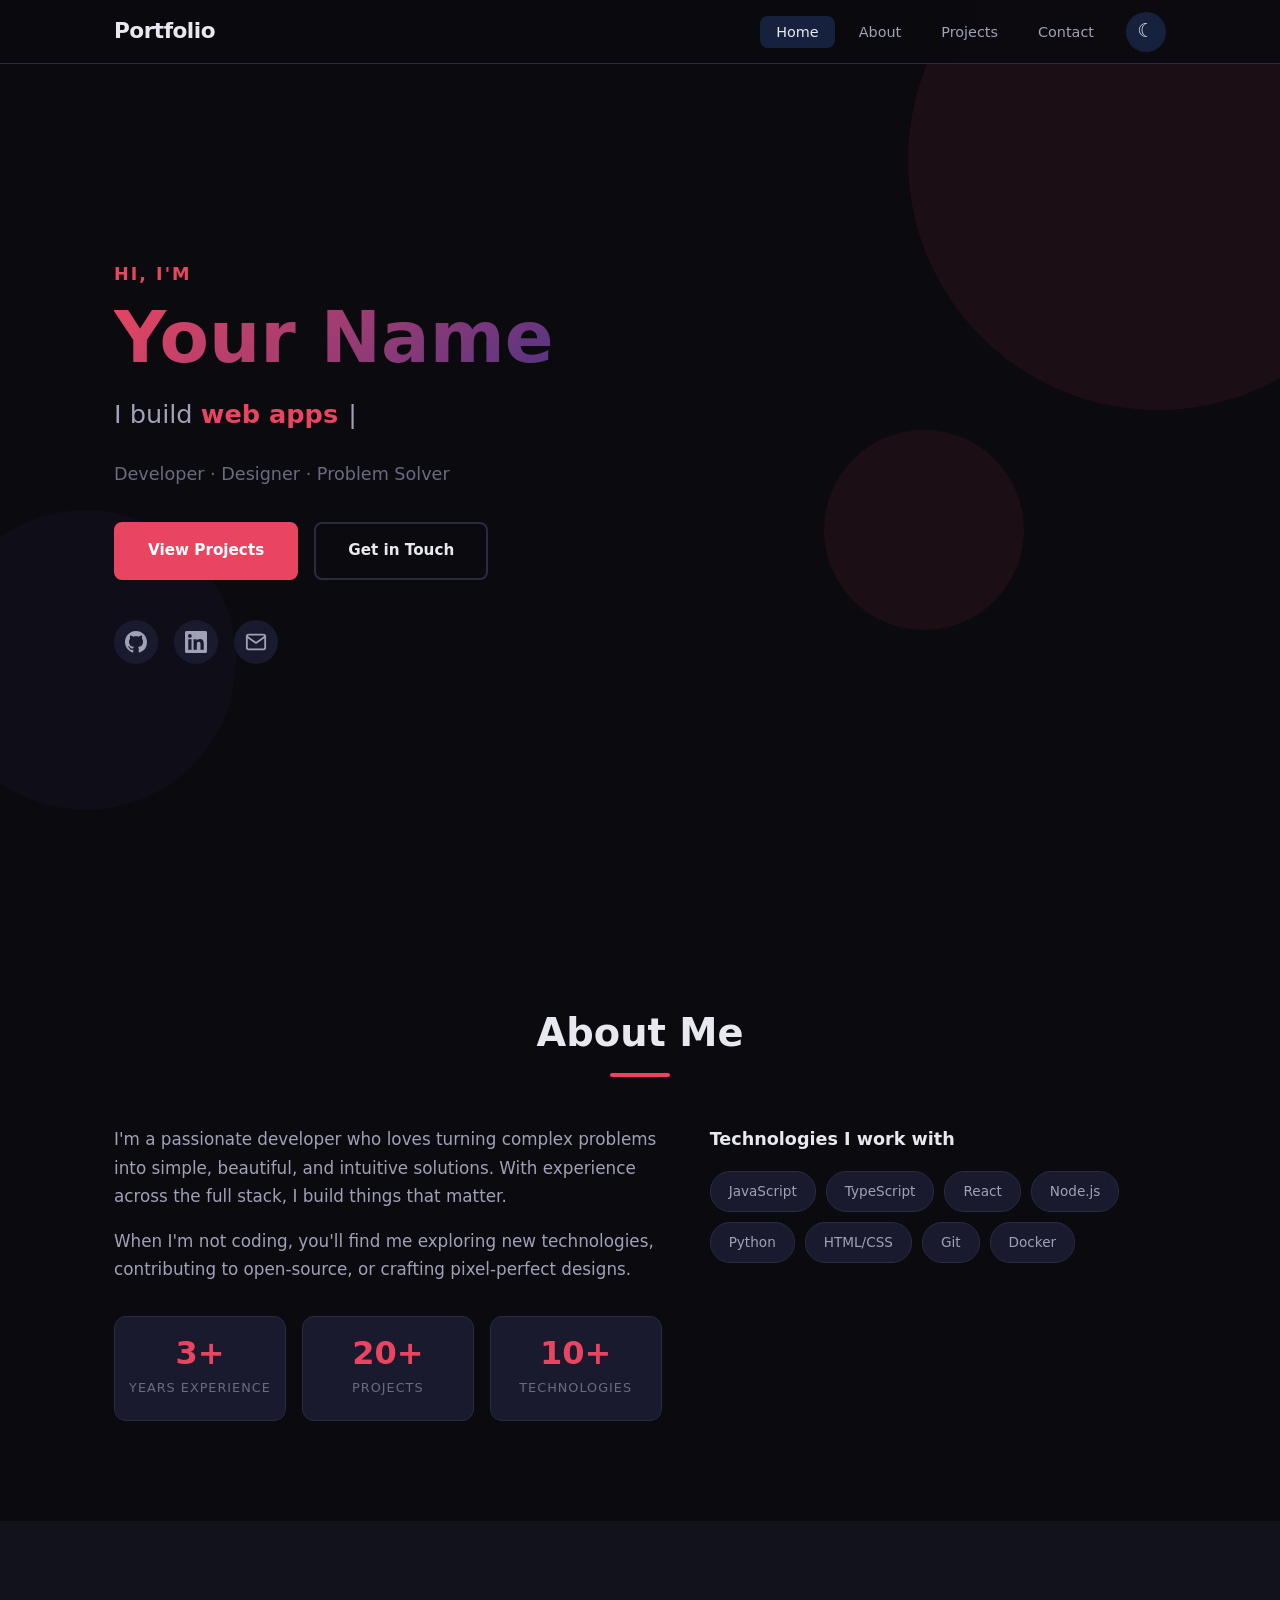
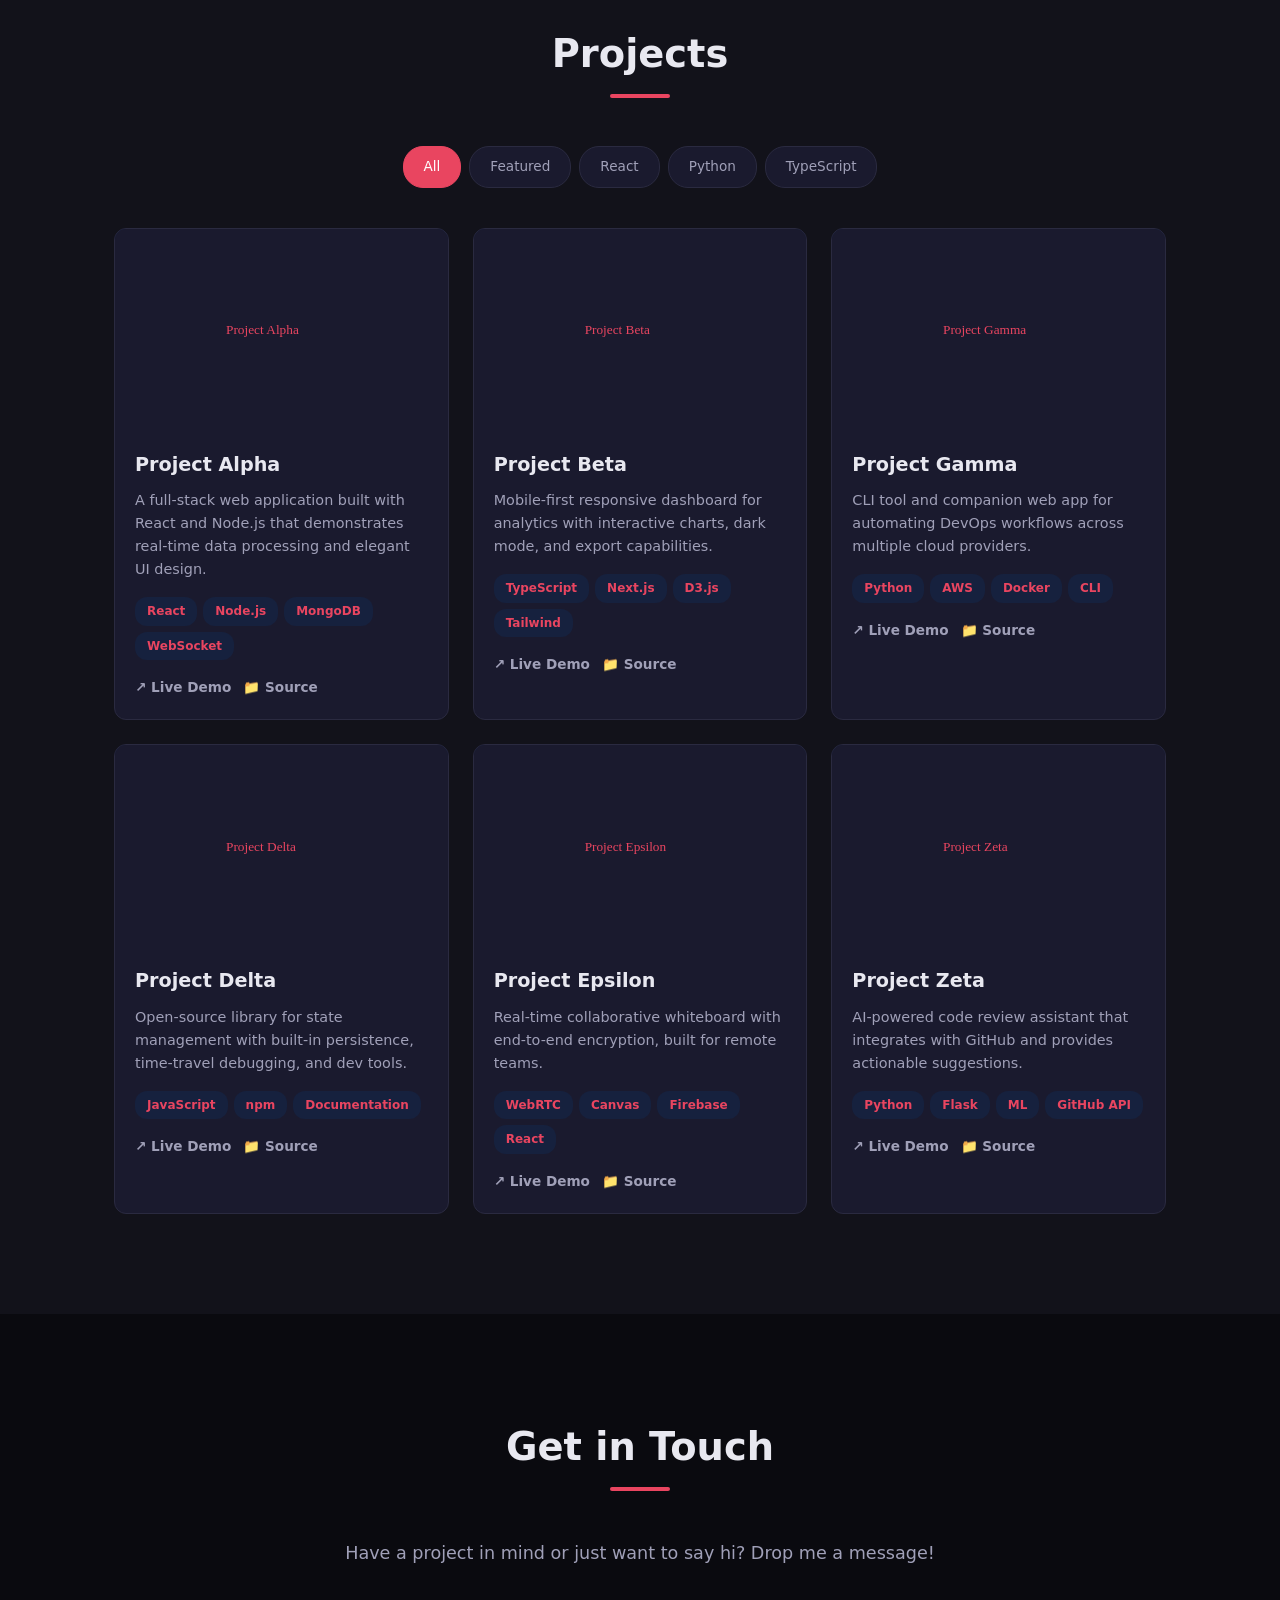
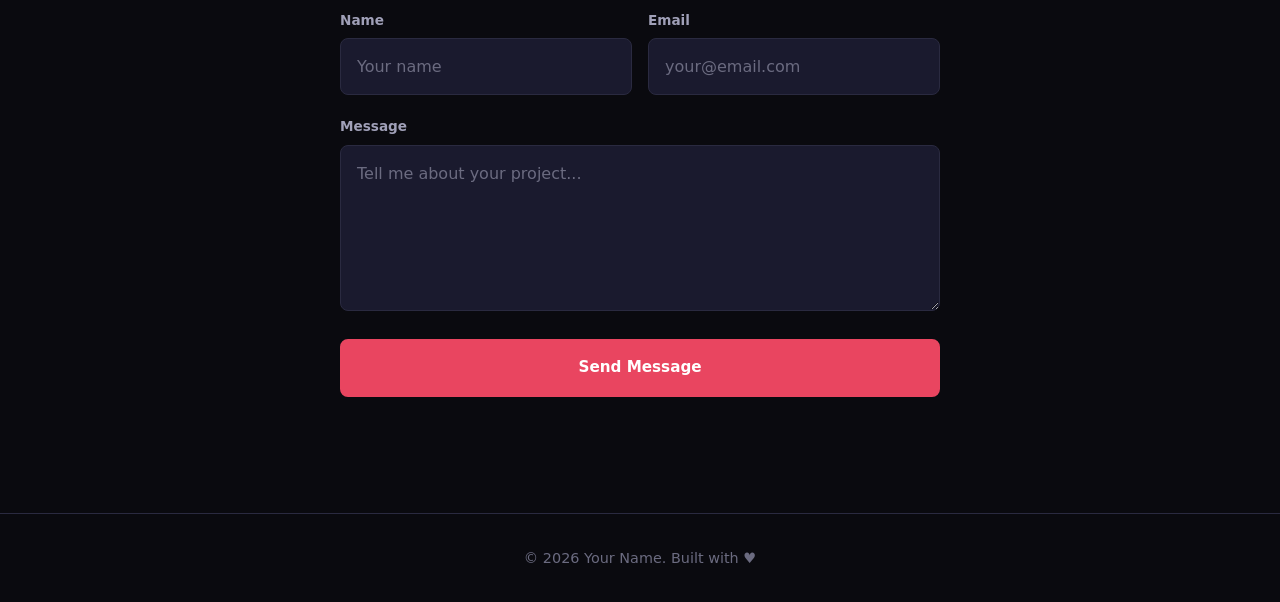
==== index.html @ d42f4b4a "Initial commit — portfolio site" ====
<!DOCTYPE html>
<html lang="en" data-theme="dark">
<head>
  <meta charset="UTF-8" />
  <meta name="viewport" content="width=device-width, initial-scale=1.0" />
  <meta name="description" content="Portfolio — Projects, skills, and experience." />
  <meta name="theme-color" content="#0a0a0f" />
  <title>Portfolio</title>
  <link rel="stylesheet" href="assets/css/style.css" />
  <link rel="icon" type="image/svg+xml" href="data:image/svg+xml,<svg xmlns='http://www.w3.org/2000/svg' viewBox='0 0 32 32'><text y='28' font-size='28'>&#128187;</text></svg>" />
</head>
<body>

  <!-- Navbar -->
  <header class="navbar" role="banner">
    <div class="container nav-container">
      <a href="#" class="logo">Portfolio</a>
      <button class="hamburger" aria-label="Toggle navigation" aria-expanded="false">
        <span></span><span></span><span></span>
      </button>
      <nav role="navigation" aria-label="Main navigation">
        <ul class="nav-links">
          <li><a href="#hero" class="nav-link active">Home</a></li>
          <li><a href="#about" class="nav-link">About</a></li>
          <li><a href="#projects" class="nav-link">Projects</a></li>
          <li><a href="#contact" class="nav-link">Contact</a></li>
          <li>
            <button id="themeToggle" class="theme-toggle" aria-label="Toggle theme">
              <span class="icon-light">&#9728;</span>
              <span class="icon-dark">&#9790;</span>
            </button>
          </li>
        </ul>
      </nav>
    </div>
  </header>

  <main>

    <!-- Hero -->
    <section id="hero" class="hero">
      <div class="container">
        <div class="hero-content">
          <p class="hero-greeting">Hi, I'm</p>
          <h1 class="hero-name">
            <span class="gradient-text">Your Name</span>
          </h1>
          <div class="hero-typing-wrapper">
            <span class="typing-prefix">I build </span>
            <span id="typing" class="typing"></span>
            <span class="cursor">|</span>
          </div>
          <p class="hero-subtitle">
            Developer &middot; Designer &middot; Problem Solver
          </p>
          <div class="hero-actions">
            <a href="#projects" class="btn btn-primary">View Projects</a>
            <a href="#contact" class="btn btn-outline">Get in Touch</a>
          </div>
          <div class="hero-socials">
            <a href="https://github.com/username" target="_blank" rel="noopener" aria-label="GitHub">
              <svg width="22" height="22" viewBox="0 0 24 24" fill="currentColor"><path d="M12 0C5.37 0 0 5.37 0 12c0 5.31 3.435 9.795 8.205 11.385.6.105.825-.255.825-.57 0-.285-.015-1.23-.015-2.235-3.015.555-3.795-.735-4.035-1.41-.135-.345-.72-1.41-1.23-1.695-.42-.225-1.02-.78-.015-.795.945-.015 1.62.87 1.845 1.23 1.08 1.815 2.805 1.305 3.495.99.105-.78.42-1.305.765-1.605-2.67-.3-5.46-1.335-5.46-5.925 0-1.305.465-2.385 1.23-3.225-.12-.3-.54-1.53.12-3.18 0 0 1.005-.315 3.3 1.23.96-.27 1.98-.405 3-.405s2.04.135 3 .405c2.295-1.56 3.3-1.23 3.3-1.23.66 1.65.24 2.88.12 3.18.765.84 1.23 1.905 1.23 3.225 0 4.605-2.805 5.625-5.475 5.925.435.375.81 1.095.81 2.22 0 1.605-.015 2.895-.015 3.3 0 .315.225.69.825.57A12.02 12.02 0 0024 12c0-6.63-5.37-12-12-12z"/></svg>
            </a>
            <a href="https://linkedin.com/in/username" target="_blank" rel="noopener" aria-label="LinkedIn">
              <svg width="22" height="22" viewBox="0 0 24 24" fill="currentColor"><path d="M20.447 20.452h-3.554v-5.569c0-1.328-.027-3.037-1.852-3.037-1.853 0-2.136 1.445-2.136 2.939v5.667H9.351V9h3.414v1.561h.046c.477-.9 1.637-1.85 3.37-1.85 3.601 0 4.267 2.37 4.267 5.455v6.286zM5.337 7.433a2.062 2.062 0 01-2.063-2.065 2.064 2.064 0 112.063 2.065zm1.782 13.019H3.555V9h3.564v11.452zM22.225 0H1.771C.792 0 0 .774 0 1.729v20.542C0 23.227.792 24 1.771 24h20.451C23.2 24 24 23.227 24 22.271V1.729C24 .774 23.2 0 22.222 0h.003z"/></svg>
            </a>
            <a href="mailto:hello@example.com" aria-label="Email">
              <svg width="22" height="22" viewBox="0 0 24 24" fill="none" stroke="currentColor" stroke-width="2" stroke-linecap="round" stroke-linejoin="round"><path d="M4 4h16c1.1 0 2 .9 2 2v12c0 1.1-.9 2-2 2H4c-1.1 0-2-.9-2-2V6c0-1.1.9-2 2-2z"/><polyline points="22,6 12,13 2,6"/></svg>
            </a>
          </div>
        </div>
      </div>
      <div class="hero-bg-shapes">
        <div class="shape shape-1"></div>
        <div class="shape shape-2"></div>
        <div class="shape shape-3"></div>
      </div>
    </section>

    <!-- About -->
    <section id="about" class="section">
      <div class="container">
        <h2 class="section-title">About Me</h2>
        <div class="divider"></div>
        <div class="about-grid">
          <div class="about-text">
            <p>
              I'm a passionate developer who loves turning complex problems into simple, beautiful, and intuitive solutions. With experience across the full stack, I build things that matter.
            </p>
            <p>
              When I'm not coding, you'll find me exploring new technologies, contributing to open-source, or crafting pixel-perfect designs.
            </p>
            <div class="about-stats">
              <div class="stat">
                <span class="stat-number" data-count="3">0</span>
                <span class="stat-label">Years Experience</span>
              </div>
              <div class="stat">
                <span class="stat-number" data-count="20">0</span>
                <span class="stat-label">Projects</span>
              </div>
              <div class="stat">
                <span class="stat-number" data-count="10">0</span>
                <span class="stat-label">Technologies</span>
              </div>
            </div>
          </div>
          <div class="about-skills">
            <h3>Technologies I work with</h3>
            <div class="skills-grid">
              <span class="skill-badge">JavaScript</span>
              <span class="skill-badge">TypeScript</span>
              <span class="skill-badge">React</span>
              <span class="skill-badge">Node.js</span>
              <span class="skill-badge">Python</span>
              <span class="skill-badge">HTML/CSS</span>
              <span class="skill-badge">Git</span>
              <span class="skill-badge">Docker</span>
            </div>
          </div>
        </div>
      </div>
    </section>

    <!-- Projects -->
    <section id="projects" class="section section-alt">
      <div class="container">
        <h2 class="section-title">Projects</h2>
        <div class="divider"></div>
        <div class="project-filters">
          <button class="filter-btn active" data-filter="all">All</button>
          <button class="filter-btn" data-filter="featured">Featured</button>
          <button class="filter-btn" data-filter="React">React</button>
          <button class="filter-btn" data-filter="Python">Python</button>
          <button class="filter-btn" data-filter="TypeScript">TypeScript</button>
        </div>
        <div id="projectsGrid" class="projects-grid">
          <div class="project-placeholder">Loading projects...</div>
        </div>
      </div>
    </section>

    <!-- Contact -->
    <section id="contact" class="section">
      <div class="container">
        <h2 class="section-title">Get in Touch</h2>
        <div class="divider"></div>
        <p class="contact-intro">
          Have a project in mind or just want to say hi? Drop me a message!
        </p>
        <form id="contactForm" class="contact-form">
          <div class="form-row">
            <div class="form-group">
              <label for="name">Name</label>
              <input type="text" id="name" name="name" required placeholder="Your name" />
            </div>
            <div class="form-group">
              <label for="email">Email</label>
              <input type="email" id="email" name="email" required placeholder="your@email.com" />
            </div>
          </div>
          <div class="form-group">
            <label for="message">Message</label>
            <textarea id="message" name="message" rows="5" required placeholder="Tell me about your project..."></textarea>
          </div>
          <button type="submit" class="btn btn-primary btn-full">Send Message</button>
          <p id="formStatus" class="form-status" aria-live="polite"></p>
        </form>
      </div>
    </section>

  </main>

  <!-- Footer -->
  <footer class="footer">
    <div class="container">
      <p>&copy; <span id="year"></span> Your Name. Built with &hearts;</p>
    </div>
  </footer>

  <!-- Back to top -->
  <button id="backToTop" class="back-to-top" aria-label="Back to top">&#8593;</button>

  <script src="assets/js/main.js"></script>
</body>
</html>
---- assets/css/style.css ----
/* ============================================
   CSS Custom Properties (Theme)
   ============================================ */
:root {
  --font-sans: 'Segoe UI', system-ui, -apple-system, sans-serif;
  --font-mono: 'Cascadia Code', 'Fira Code', 'Consolas', monospace;

  --transition: 0.3s cubic-bezier(0.4, 0, 0.2, 1);
  --radius: 12px;
  --radius-sm: 8px;

  --max-width: 1100px;
  --nav-height: 64px;
}

[data-theme="dark"] {
  --bg-primary: #0a0a0f;
  --bg-secondary: #12121a;
  --bg-card: #1a1a2e;
  --bg-card-hover: #222240;
  --bg-elevated: #16213e;
  --text-primary: #e8e8f0;
  --text-secondary: #a0a0b8;
  --text-muted: #6b6b80;
  --accent: #e94560;
  --accent-hover: #ff5a75;
  --accent-glow: rgba(233, 69, 96, 0.3);
  --border: #2a2a40;
  --shadow: 0 4px 30px rgba(0, 0, 0, 0.4);
  --nav-bg: rgba(10, 10, 15, 0.85);
  --overlay: rgba(0, 0, 0, 0.6);
}

[data-theme="light"] {
  --bg-primary: #f8f9fc;
  --bg-secondary: #ffffff;
  --bg-card: #ffffff;
  --bg-card-hover: #f0f2f8;
  --bg-elevated: #eef0f6;
  --text-primary: #1a1a2e;
  --text-secondary: #555570;
  --text-muted: #8888a0;
  --accent: #e94560;
  --accent-hover: #d63850;
  --accent-glow: rgba(233, 69, 96, 0.15);
  --border: #dde0ea;
  --shadow: 0 4px 30px rgba(0, 0, 0, 0.08);
  --nav-bg: rgba(248, 249, 252, 0.9);
  --overlay: rgba(0, 0, 0, 0.3);
}

/* ============================================
   Reset & Base
   ============================================ */
*, *::before, *::after {
  margin: 0;
  padding: 0;
  box-sizing: border-box;
}

html {
  scroll-behavior: smooth;
  scroll-padding-top: var(--nav-height);
}

body {
  font-family: var(--font-sans);
  background: var(--bg-primary);
  color: var(--text-primary);
  line-height: 1.7;
  transition: background var(--transition), color var(--transition);
  -webkit-font-smoothing: antialiased;
}

a { color: var(--accent); text-decoration: none; transition: color var(--transition); }
a:hover { color: var(--accent-hover); }
img { max-width: 100%; display: block; }
ul { list-style: none; }
button { cursor: pointer; font: inherit; border: none; background: none; color: inherit; }
input, textarea { font: inherit; color: inherit; }

.container {
  width: 100%;
  max-width: var(--max-width);
  margin: 0 auto;
  padding: 0 24px;
}

/* ============================================
   Navbar
   ============================================ */
.navbar {
  position: fixed;
  top: 0; left: 0; right: 0;
  height: var(--nav-height);
  background: var(--nav-bg);
  backdrop-filter: blur(16px);
  -webkit-backdrop-filter: blur(16px);
  border-bottom: 1px solid var(--border);
  z-index: 1000;
  transition: background var(--transition), border-color var(--transition);
}

.nav-container {
  display: flex;
  align-items: center;
  justify-content: space-between;
  height: 100%;
}

.logo {
  font-size: 1.35rem;
  font-weight: 800;
  color: var(--text-primary);
  letter-spacing: -0.5px;
}

.logo:hover { color: var(--accent); }

.nav-links {
  display: flex;
  align-items: center;
  gap: 8px;
}

.nav-link {
  padding: 8px 16px;
  border-radius: var(--radius-sm);
  color: var(--text-secondary);
  font-size: 0.9rem;
  font-weight: 500;
  transition: all var(--transition);
  position: relative;
}

.nav-link:hover,
.nav-link.active {
  color: var(--text-primary);
  background: var(--bg-elevated);
}

.theme-toggle {
  display: flex;
  align-items: center;
  justify-content: center;
  width: 40px;
  height: 40px;
  border-radius: 50%;
  background: var(--bg-elevated);
  font-size: 1.2rem;
  transition: all var(--transition);
  margin-left: 8px;
}

.theme-toggle:hover {
  background: var(--bg-card);
  transform: rotate(15deg);
}

[data-theme="dark"] .icon-light,
[data-theme="light"] .icon-dark { display: none; }

.hamburger {
  display: none;
  flex-direction: column;
  gap: 5px;
  padding: 8px;
}

.hamburger span {
  display: block;
  width: 24px;
  height: 2px;
  background: var(--text-primary);
  border-radius: 2px;
  transition: all var(--transition);
}

.hamburger.active span:nth-child(1) { transform: rotate(45deg) translate(5px, 5px); }
.hamburger.active span:nth-child(2) { opacity: 0; }
.hamburger.active span:nth-child(3) { transform: rotate(-45deg) translate(5px, -5px); }

/* ============================================
   Hero
   ============================================ */
.hero {
  min-height: 100vh;
  display: flex;
  align-items: center;
  position: relative;
  overflow: hidden;
  padding: calc(var(--nav-height) + 40px) 0 80px;
}

.hero-content {
  position: relative;
  z-index: 2;
  max-width: 720px;
}

.hero-greeting {
  font-size: 1.1rem;
  color: var(--accent);
  font-weight: 600;
  margin-bottom: 8px;
  letter-spacing: 2px;
  text-transform: uppercase;
}

.hero-name {
  font-size: clamp(2.5rem, 6vw, 4.5rem);
  font-weight: 900;
  line-height: 1.1;
  margin-bottom: 16px;
}

.gradient-text {
  background: linear-gradient(135deg, var(--accent), #533483, var(--accent));
  background-size: 200% 200%;
  -webkit-background-clip: text;
  -webkit-text-fill-color: transparent;
  background-clip: text;
  animation: gradientShift 4s ease infinite;
}

@keyframes gradientShift {
  0%, 100% { background-position: 0% 50%; }
  50% { background-position: 100% 50%; }
}

.hero-typing-wrapper {
  font-size: clamp(1.2rem, 2.5vw, 1.6rem);
  color: var(--text-secondary);
  margin-bottom: 16px;
  min-height: 2em;
}

.typing { color: var(--accent); font-weight: 600; }
.cursor { animation: blink 0.7s infinite; margin-left: 2px; }
@keyframes blink { 0%, 50% { opacity: 1; } 51%, 100% { opacity: 0; } }

.hero-subtitle {
  font-size: 1.1rem;
  color: var(--text-muted);
  margin-bottom: 32px;
}

.hero-actions {
  display: flex;
  gap: 16px;
  flex-wrap: wrap;
  margin-bottom: 40px;
}

.hero-socials {
  display: flex;
  gap: 16px;
}

.hero-socials a {
  display: flex;
  align-items: center;
  justify-content: center;
  width: 44px;
  height: 44px;
  border-radius: 50%;
  background: var(--bg-card);
  color: var(--text-secondary);
  transition: all var(--transition);
}

.hero-socials a:hover {
  background: var(--accent);
  color: #fff;
  transform: translateY(-3px);
  box-shadow: 0 8px 24px var(--accent-glow);
}

/* Hero BG Shapes */
.hero-bg-shapes { position: absolute; inset: 0; pointer-events: none; overflow: hidden; }
.shape {
  position: absolute;
  border-radius: 50%;
  opacity: 0.08;
  animation: float 20s ease-in-out infinite;
}
.shape-1 { width: 500px; height: 500px; background: var(--accent); top: -10%; right: -10%; }
.shape-2 { width: 300px; height: 300px; background: #533483; bottom: 10%; left: -5%; animation-delay: -7s; }
.shape-3 { width: 200px; height: 200px; background: var(--accent); bottom: 30%; right: 20%; animation-delay: -14s; }

@keyframes float {
  0%, 100% { transform: translate(0, 0) scale(1); }
  33% { transform: translate(30px, -30px) scale(1.05); }
  66% { transform: translate(-20px, 20px) scale(0.95); }
}

/* ============================================
   Buttons
   ============================================ */
.btn {
  display: inline-flex;
  align-items: center;
  justify-content: center;
  padding: 14px 32px;
  border-radius: var(--radius-sm);
  font-size: 0.95rem;
  font-weight: 600;
  transition: all var(--transition);
  border: 2px solid transparent;
}

.btn-primary {
  background: var(--accent);
  color: #fff;
  border-color: var(--accent);
}

.btn-primary:hover {
  background: var(--accent-hover);
  border-color: var(--accent-hover);
  color: #fff;
  transform: translateY(-2px);
  box-shadow: 0 8px 24px var(--accent-glow);
}

.btn-outline {
  background: transparent;
  color: var(--text-primary);
  border-color: var(--border);
}

.btn-outline:hover {
  border-color: var(--accent);
  color: var(--accent);
  transform: translateY(-2px);
}

.btn-full { width: 100%; }

/* ============================================
   Sections
   ============================================ */
.section {
  padding: 100px 0;
  transition: background var(--transition);
}

.section-alt { background: var(--bg-secondary); }

.section-title {
  font-size: clamp(1.8rem, 3vw, 2.5rem);
  font-weight: 800;
  text-align: center;
  margin-bottom: 8px;
}

.divider {
  width: 60px;
  height: 4px;
  background: var(--accent);
  border-radius: 2px;
  margin: 0 auto 48px;
}

/* ============================================
   About
   ============================================ */
.about-grid {
  display: grid;
  grid-template-columns: 1.2fr 1fr;
  gap: 48px;
  align-items: start;
}

.about-text p {
  color: var(--text-secondary);
  margin-bottom: 16px;
  font-size: 1.05rem;
}

.about-stats {
  display: grid;
  grid-template-columns: repeat(3, 1fr);
  gap: 16px;
  margin-top: 32px;
}

.stat {
  text-align: center;
  padding: 20px 12px;
  background: var(--bg-card);
  border-radius: var(--radius);
  border: 1px solid var(--border);
  transition: all var(--transition);
}

.stat:hover {
  border-color: var(--accent);
  transform: translateY(-4px);
  box-shadow: 0 8px 24px var(--accent-glow);
}

.stat-number {
  display: block;
  font-size: 2rem;
  font-weight: 800;
  color: var(--accent);
  line-height: 1;
  margin-bottom: 4px;
}

.stat-label {
  font-size: 0.8rem;
  color: var(--text-muted);
  text-transform: uppercase;
  letter-spacing: 1px;
}

.about-skills h3 {
  font-size: 1.1rem;
  margin-bottom: 16px;
}

.skills-grid {
  display: flex;
  flex-wrap: wrap;
  gap: 10px;
}

.skill-badge {
  padding: 8px 18px;
  background: var(--bg-card);
  border: 1px solid var(--border);
  border-radius: 20px;
  font-size: 0.85rem;
  font-weight: 500;
  color: var(--text-secondary);
  transition: all var(--transition);
}

.skill-badge:hover {
  border-color: var(--accent);
  color: var(--accent);
  background: var(--bg-card-hover);
  transform: translateY(-2px);
}

/* ============================================
   Projects
   ============================================ */
.project-filters {
  display: flex;
  justify-content: center;
  flex-wrap: wrap;
  gap: 8px;
  margin-bottom: 40px;
}

.filter-btn {
  padding: 8px 20px;
  border-radius: 20px;
  font-size: 0.85rem;
  font-weight: 500;
  background: var(--bg-card);
  border: 1px solid var(--border);
  color: var(--text-secondary);
  transition: all var(--transition);
}

.filter-btn:hover { border-color: var(--accent); color: var(--accent); }
.filter-btn.active {
  background: var(--accent);
  color: #fff;
  border-color: var(--accent);
}

.projects-grid {
  display: grid;
  grid-template-columns: repeat(auto-fill, minmax(320px, 1fr));
  gap: 24px;
}

.project-card {
  background: var(--bg-card);
  border: 1px solid var(--border);
  border-radius: var(--radius);
  overflow: hidden;
  transition: all var(--transition);
  opacity: 0;
  transform: translateY(20px);
  animation: fadeInUp 0.5s ease forwards;
}

.project-card:hover {
  transform: translateY(-6px);
  border-color: var(--accent);
  box-shadow: 0 16px 40px var(--accent-glow);
}

@keyframes fadeInUp {
  to { opacity: 1; transform: translateY(0); }
}

.project-image {
  width: 100%;
  height: 200px;
  object-fit: cover;
  background: var(--bg-elevated);
}

.project-body {
  padding: 20px;
}

.project-title {
  font-size: 1.2rem;
  font-weight: 700;
  margin-bottom: 8px;
}

.project-description {
  font-size: 0.9rem;
  color: var(--text-secondary);
  margin-bottom: 16px;
  line-height: 1.6;
}

.project-tags {
  display: flex;
  flex-wrap: wrap;
  gap: 6px;
  margin-bottom: 16px;
}

.project-tag {
  padding: 4px 12px;
  border-radius: 12px;
  font-size: 0.75rem;
  font-weight: 600;
  background: var(--bg-elevated);
  color: var(--accent);
}

.project-links {
  display: flex;
  gap: 12px;
}

.project-link {
  display: inline-flex;
  align-items: center;
  gap: 6px;
  font-size: 0.85rem;
  font-weight: 600;
  color: var(--text-secondary);
  transition: color var(--transition);
}

.project-link:hover { color: var(--accent); }

.project-placeholder {
  grid-column: 1 / -1;
  text-align: center;
  color: var(--text-muted);
  padding: 60px 0;
}

/* ============================================
   Contact
   ============================================ */
.contact-intro {
  text-align: center;
  color: var(--text-secondary);
  margin-bottom: 40px;
  font-size: 1.1rem;
}

.contact-form {
  max-width: 600px;
  margin: 0 auto;
}

.form-row {
  display: grid;
  grid-template-columns: 1fr 1fr;
  gap: 16px;
}

.form-group {
  margin-bottom: 20px;
}

.form-group label {
  display: block;
  font-size: 0.85rem;
  font-weight: 600;
  margin-bottom: 6px;
  color: var(--text-secondary);
}

.form-group input,
.form-group textarea {
  width: 100%;
  padding: 14px 16px;
  background: var(--bg-card);
  border: 1px solid var(--border);
  border-radius: var(--radius-sm);
  transition: all var(--transition);
  color: var(--text-primary);
}

.form-group input:focus,
.form-group textarea:focus {
  outline: none;
  border-color: var(--accent);
  box-shadow: 0 0 0 3px var(--accent-glow);
}

.form-group input::placeholder,
.form-group textarea::placeholder {
  color: var(--text-muted);
}

.form-status {
  text-align: center;
  margin-top: 16px;
  font-size: 0.9rem;
  color: var(--text-secondary);
}

.form-status.loading { color: var(--accent); }
.form-status.success { color: #4ade80; }
.form-status.error { color: var(--accent); }

/* ============================================
   Footer
   ============================================ */
.footer {
  padding: 32px 0;
  border-top: 1px solid var(--border);
  text-align: center;
  color: var(--text-muted);
  font-size: 0.9rem;
}

/* ============================================
   Back to Top
   ============================================ */
.back-to-top {
  position: fixed;
  bottom: 24px;
  right: 24px;
  width: 48px;
  height: 48px;
  border-radius: 50%;
  background: var(--accent);
  color: #fff;
  font-size: 1.2rem;
  display: flex;
  align-items: center;
  justify-content: center;
  box-shadow: 0 4px 16px var(--accent-glow);
  opacity: 0;
  visibility: hidden;
  transform: translateY(10px);
  transition: all var(--transition);
  z-index: 999;
}

.back-to-top.visible {
  opacity: 1;
  visibility: visible;
  transform: translateY(0);
}

.back-to-top:hover {
  transform: translateY(-3px);
  box-shadow: 0 8px 24px var(--accent-glow);
}

/* ============================================
   Responsive
   ============================================ */
@media (max-width: 768px) {
  .hamburger { display: flex; }

  .nav-links {
    position: fixed;
    top: var(--nav-height);
    left: 0; right: 0;
    flex-direction: column;
    background: var(--nav-bg);
    backdrop-filter: blur(16px);
    -webkit-backdrop-filter: blur(16px);
    border-bottom: 1px solid var(--border);
    padding: 16px 24px;
    gap: 4px;
    opacity: 0;
    visibility: hidden;
    transform: translateY(-10px);
    transition: all var(--transition);
  }

  .nav-links.open {
    opacity: 1;
    visibility: visible;
    transform: translateY(0);
  }

  .nav-link {
    width: 100%;
    padding: 12px 16px;
  }

  .theme-toggle {
    margin-left: 0;
    margin-top: 8px;
    align-self: flex-start;
  }

  .about-grid {
    grid-template-columns: 1fr;
    gap: 32px;
  }

  .about-stats { grid-template-columns: repeat(3, 1fr); }

  .form-row { grid-template-columns: 1fr; }

  .hero-actions { justify-content: center; }
  .hero-socials { justify-content: center; }
  .hero-content { text-align: center; }

  .projects-grid {
    grid-template-columns: 1fr;
  }
}

@media (max-width: 480px) {
  .about-stats { grid-template-columns: 1fr; }
  .stat { padding: 16px; }

  .hero-name { font-size: 2rem; }

  .btn { width: 100%; }
  .hero-actions { flex-direction: column; }
}

/* ============================================
   Accessibility & Reduced Motion
   ============================================ */
@media (prefers-reduced-motion: reduce) {
  *, *::before, *::after {
    animation-duration: 0.01ms !important;
    transition-duration: 0.01ms !important;
  }
}

::selection {
  background: var(--accent);
  color: #fff;
}

:focus-visible {
  outline: 2px solid var(--accent);
  outline-offset: 2px;
}
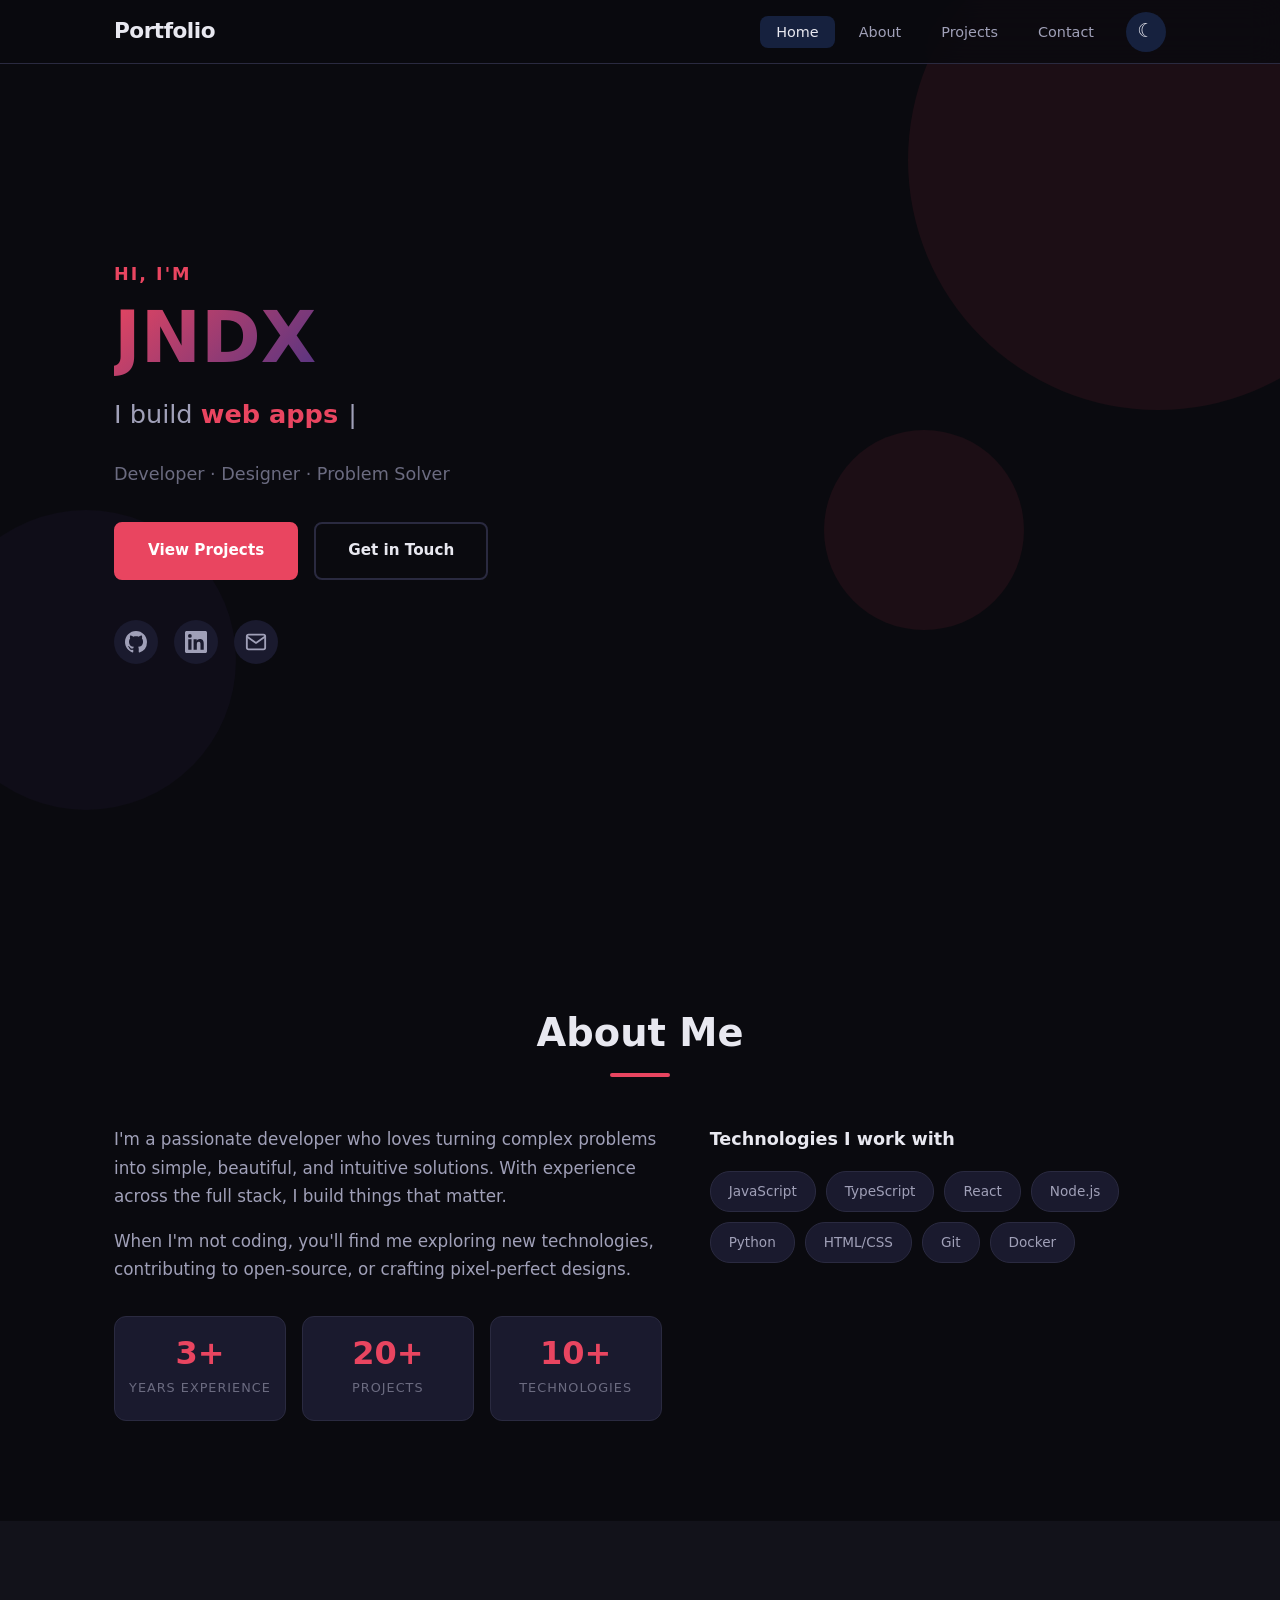
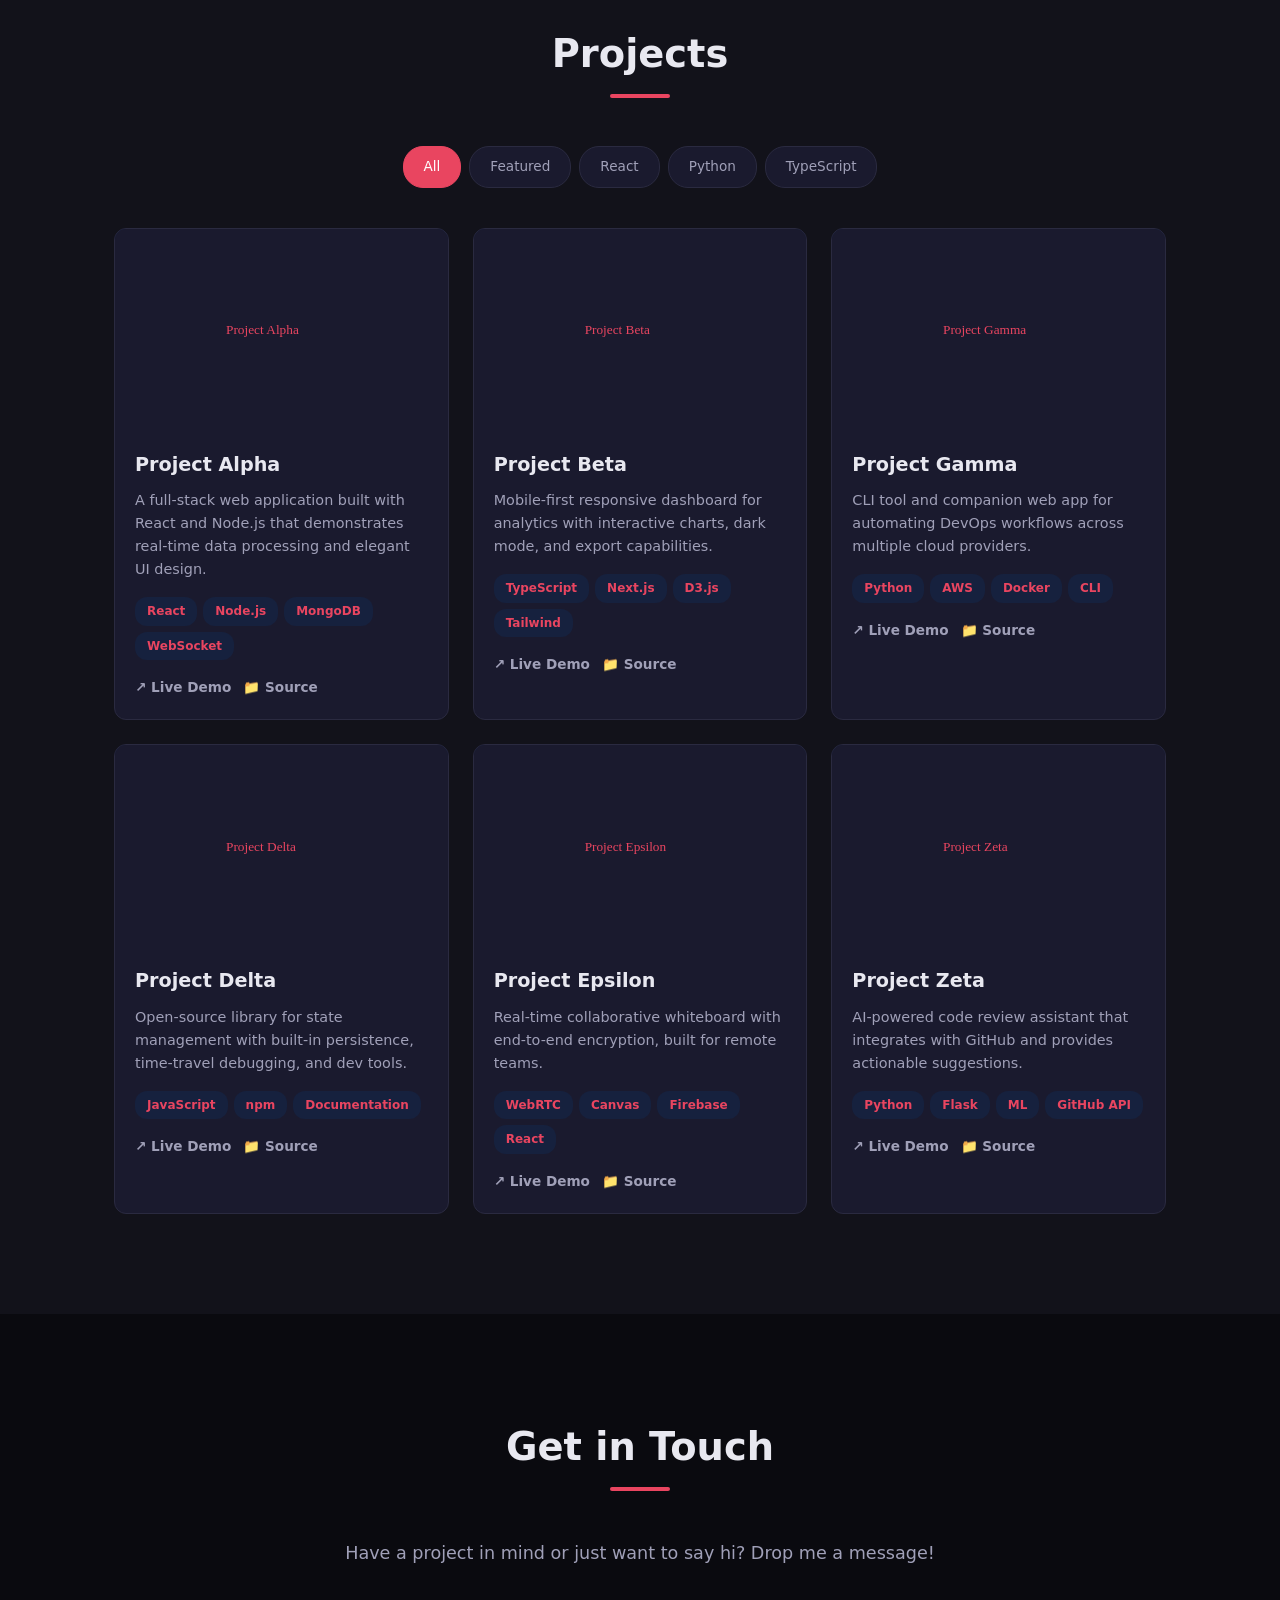
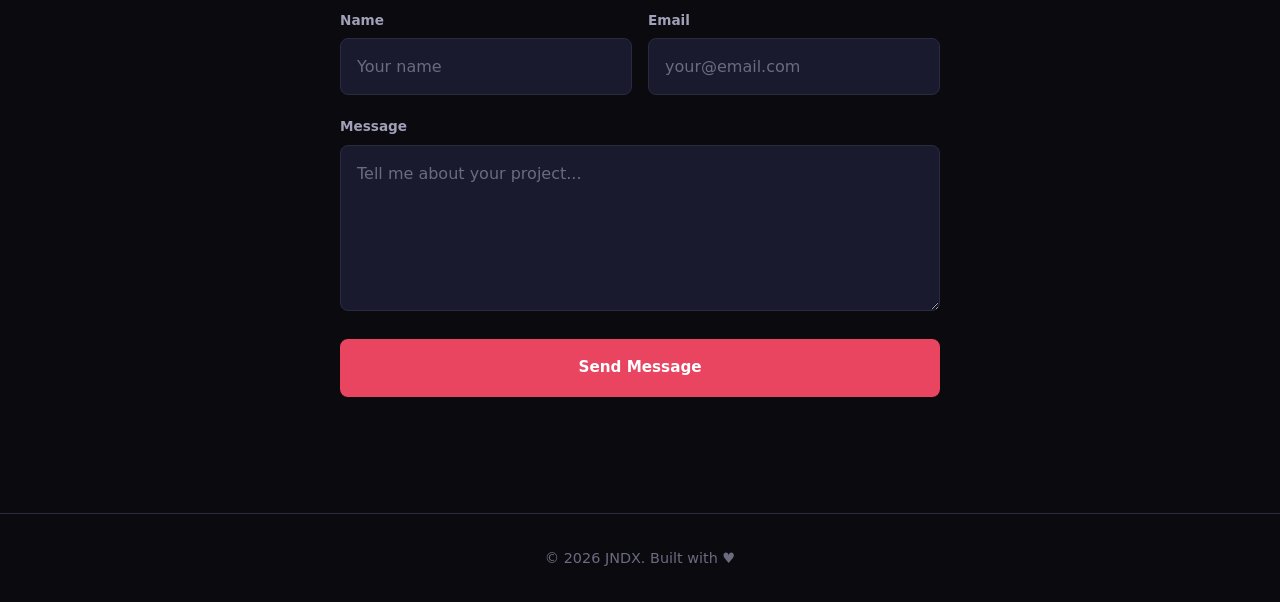
==== commit e3617f80: "feat(portfolio): Update identity and finalize project structure" ====
--- a/index.html
+++ b/index.html
@@ -43,7 +43,7 @@
         <div class="hero-content">
           <p class="hero-greeting">Hi, I'm</p>
           <h1 class="hero-name">
-            <span class="gradient-text">Your Name</span>
+            <span class="gradient-text">JNDX</span>
           </h1>
           <div class="hero-typing-wrapper">
             <span class="typing-prefix">I build </span>
@@ -174,7 +174,7 @@
   <!-- Footer -->
   <footer class="footer">
     <div class="container">
-      <p>&copy; <span id="year"></span> Your Name. Built with &hearts;</p>
+      <p>&copy; <span id="year"></span> JNDX. Built with &hearts;</p>
     </div>
   </footer>
 
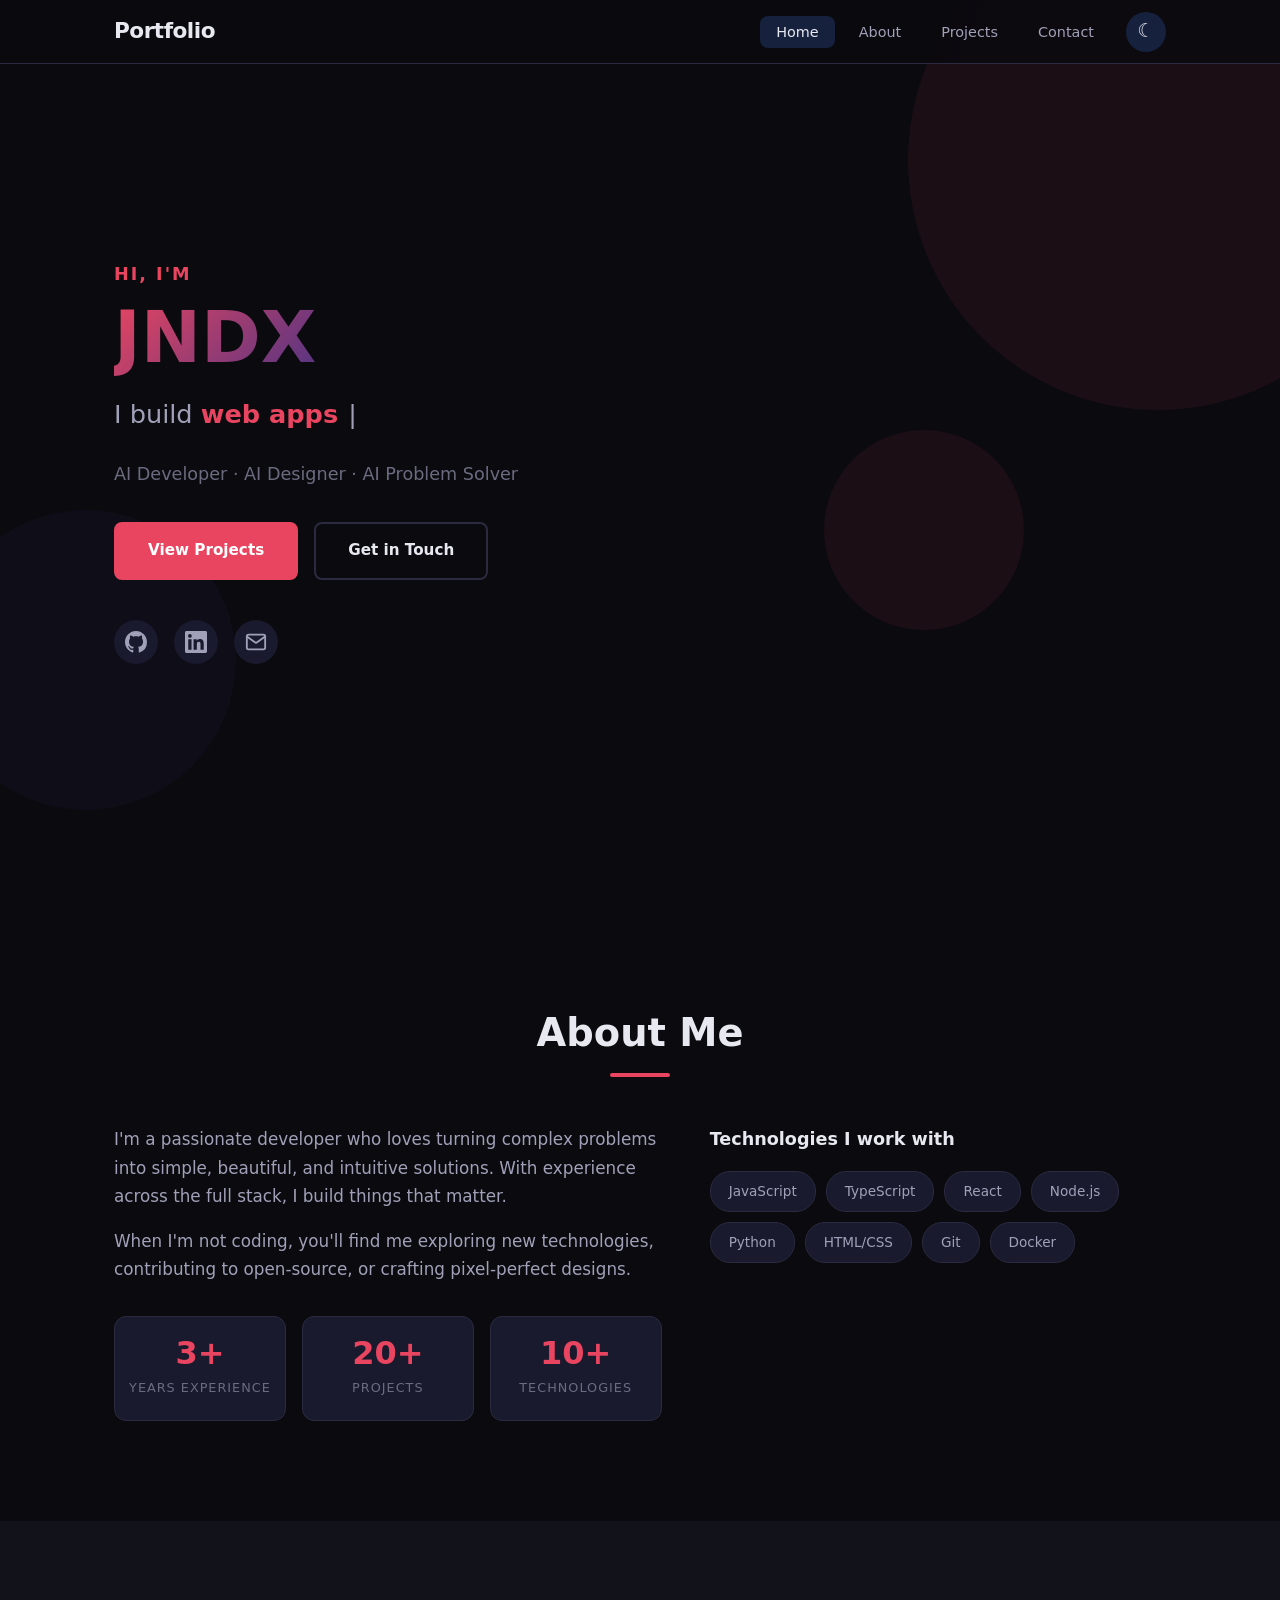
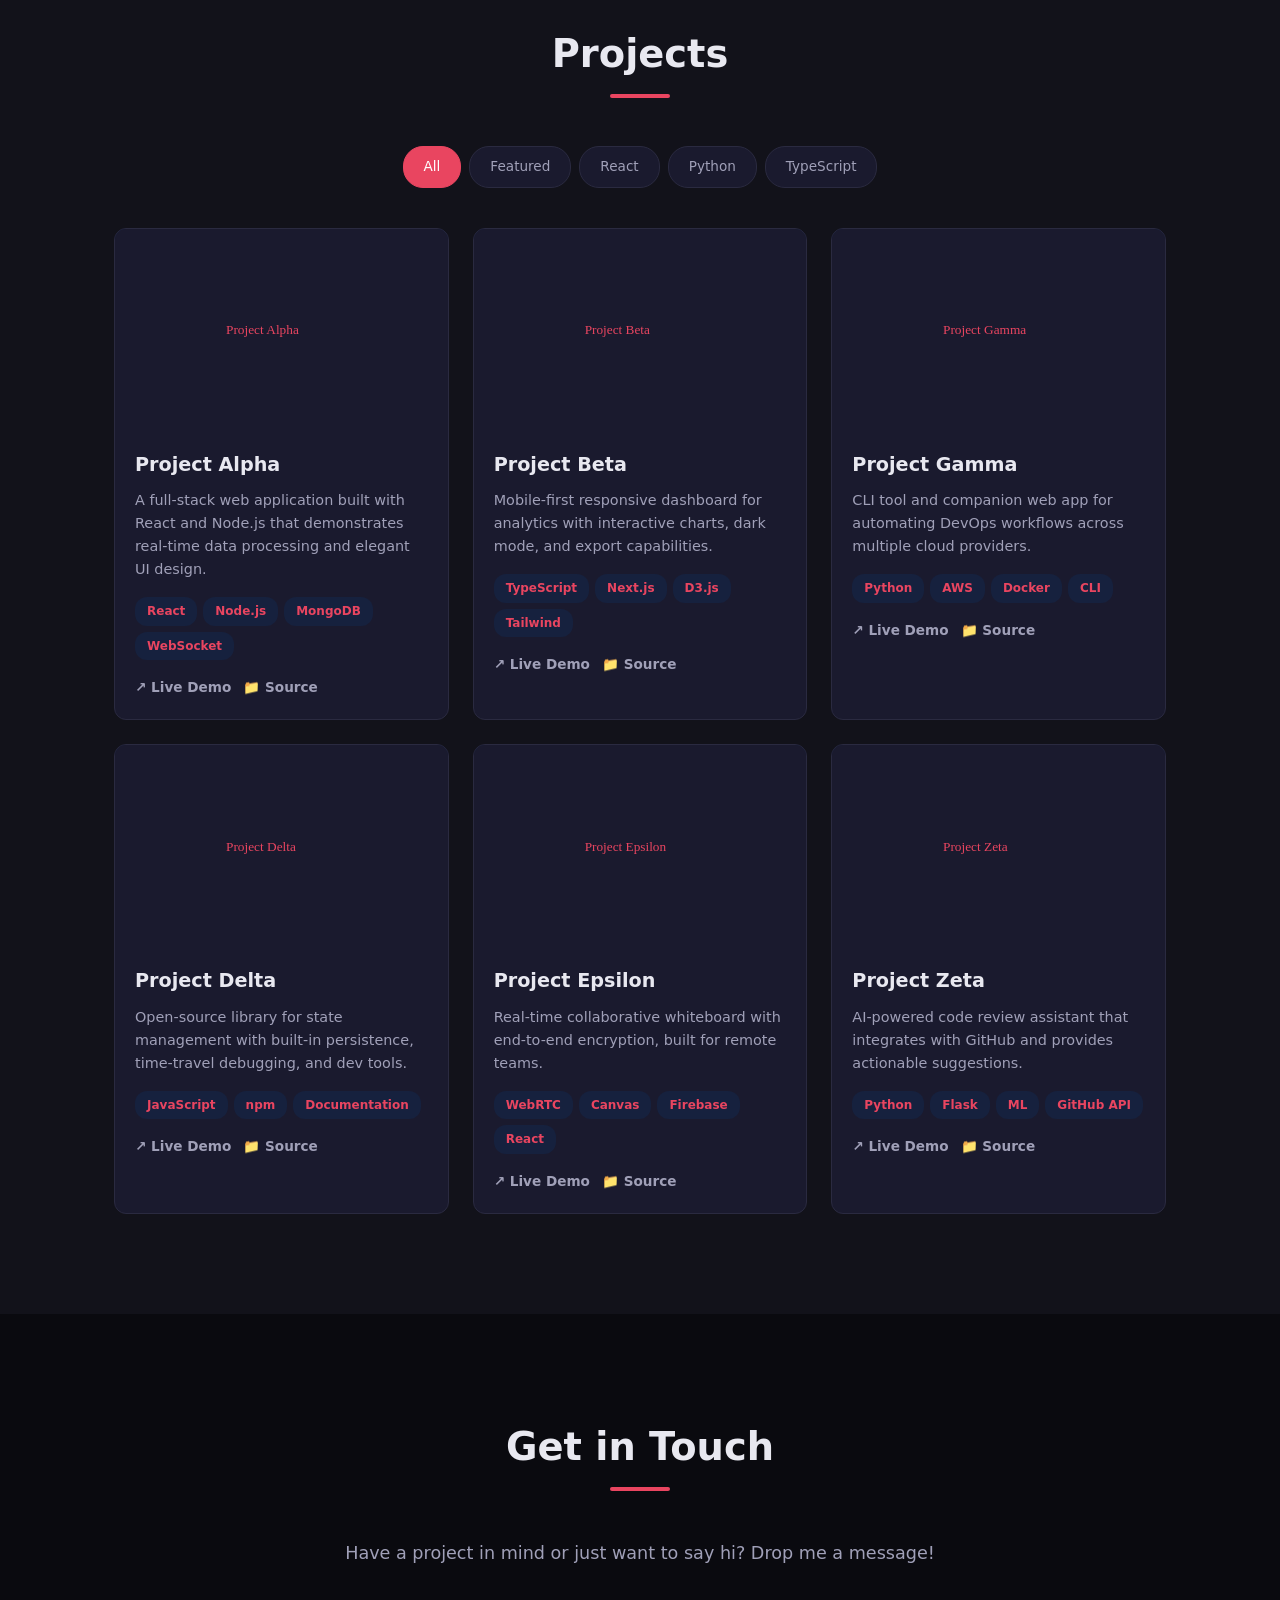
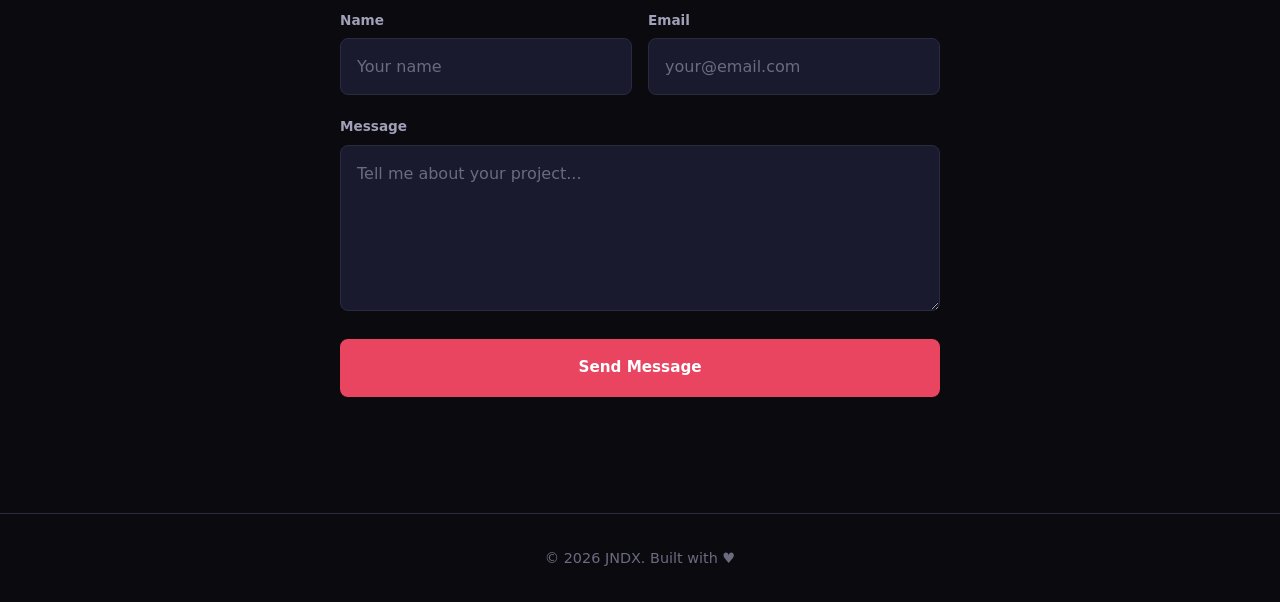
==== commit 6ca1b828: "feat(portfolio): Update developer title to AI focus" ====
--- a/index.html
+++ b/index.html
@@ -51,7 +51,7 @@
             <span class="cursor">|</span>
           </div>
           <p class="hero-subtitle">
-            Developer &middot; Designer &middot; Problem Solver
+            AI Developer · AI Designer · AI Problem Solver
           </p>
           <div class="hero-actions">
             <a href="#projects" class="btn btn-primary">View Projects</a>
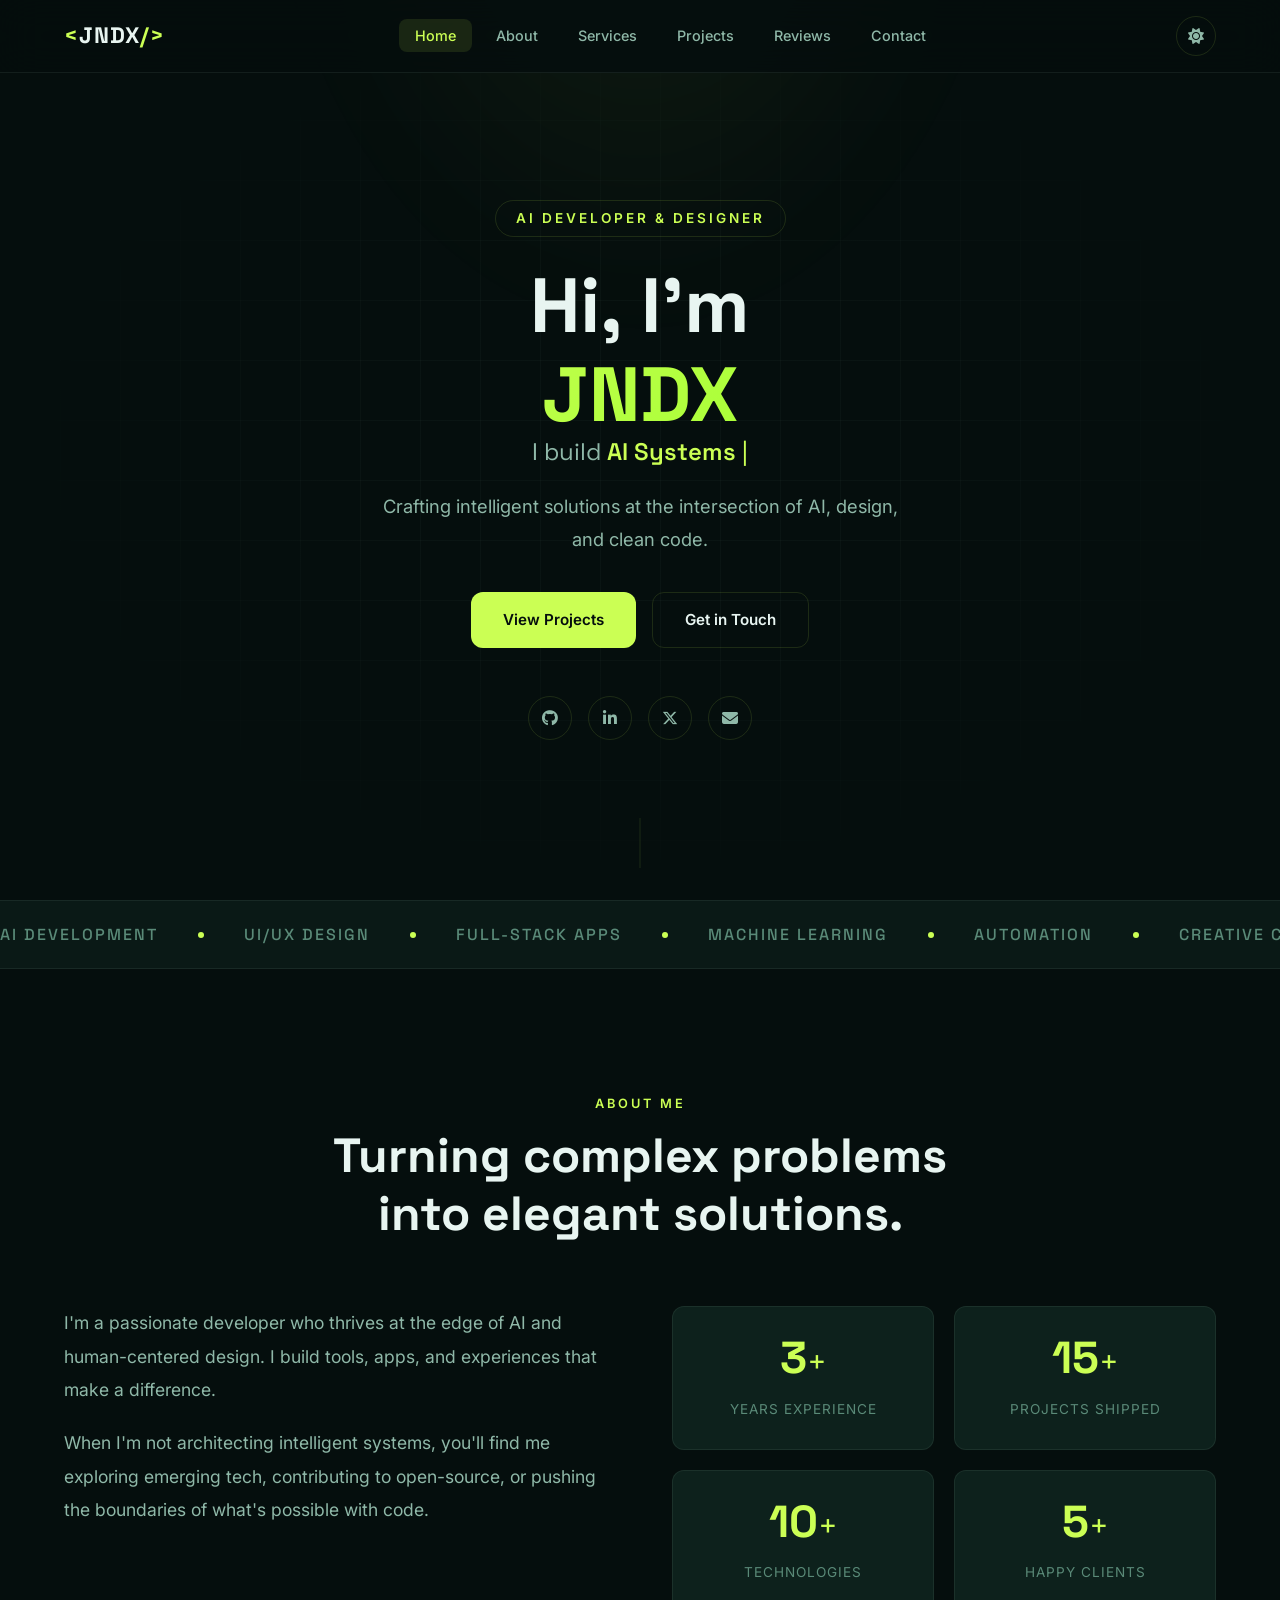
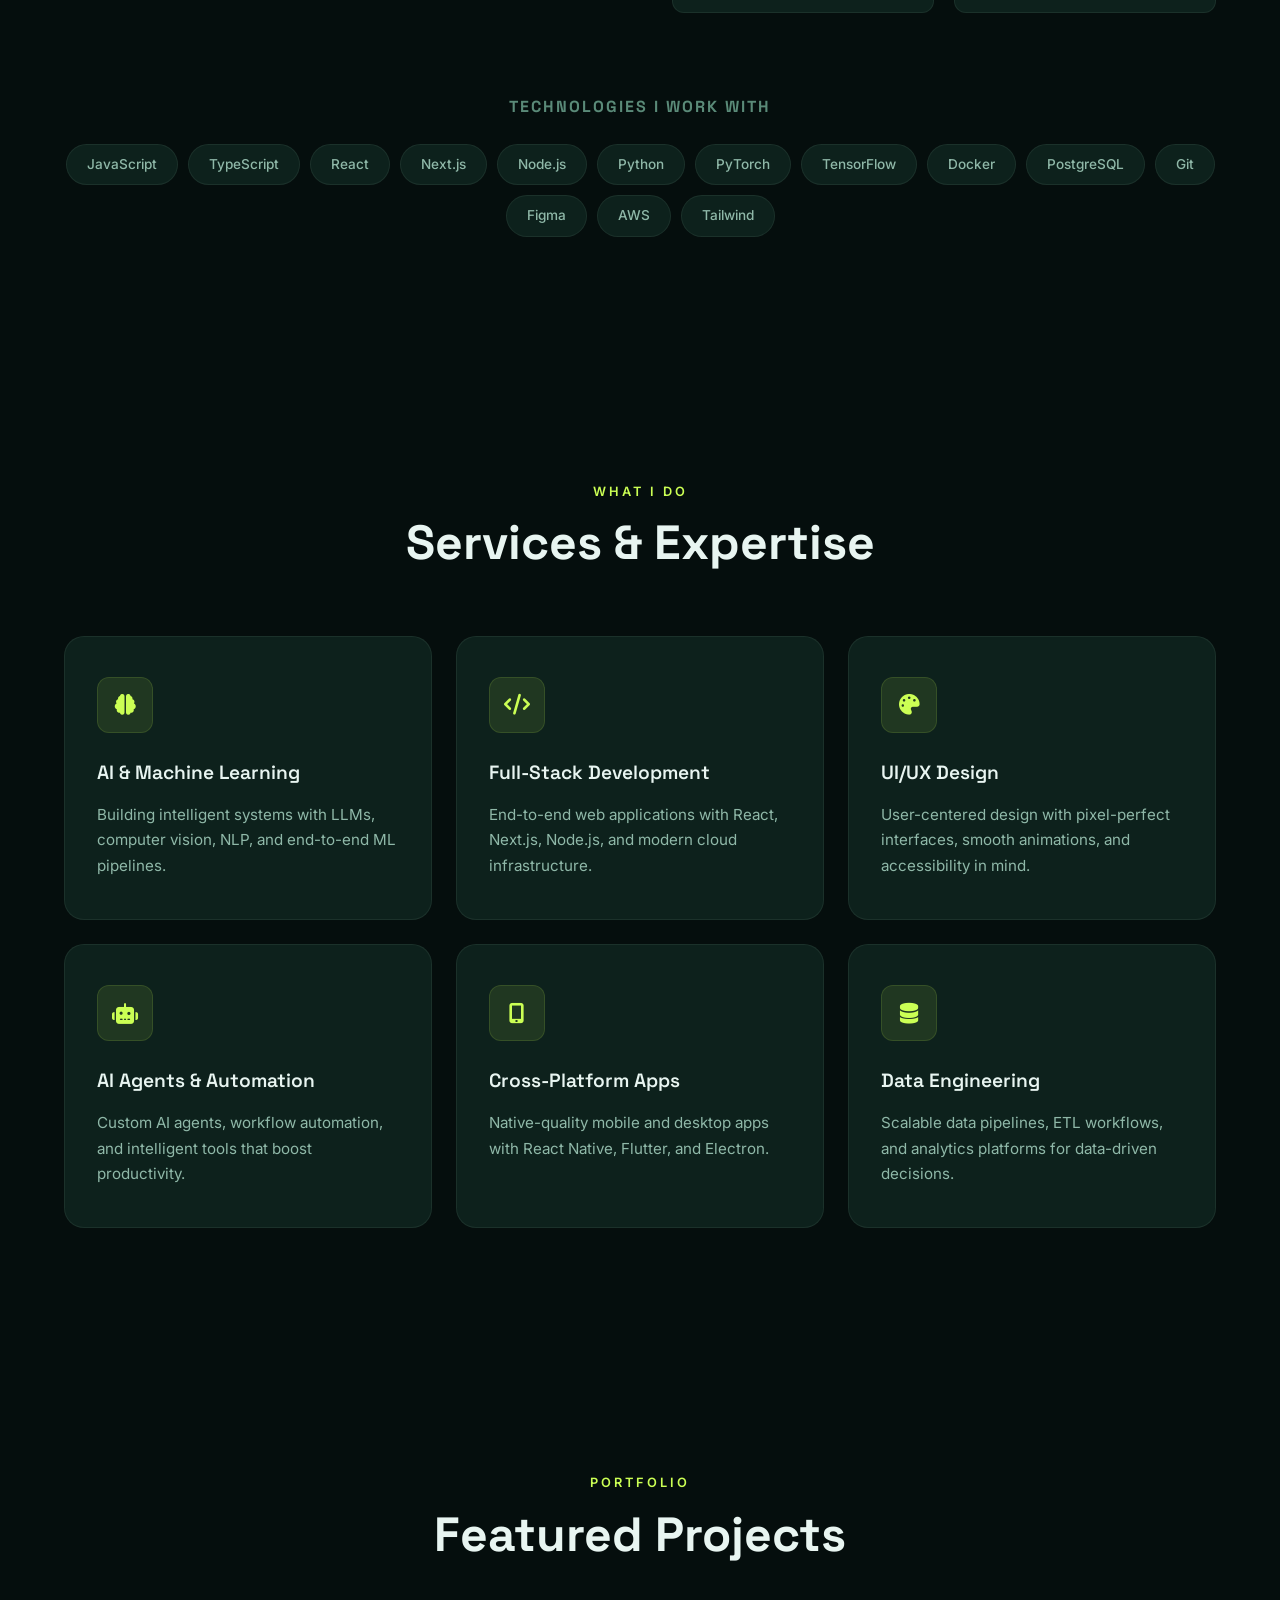
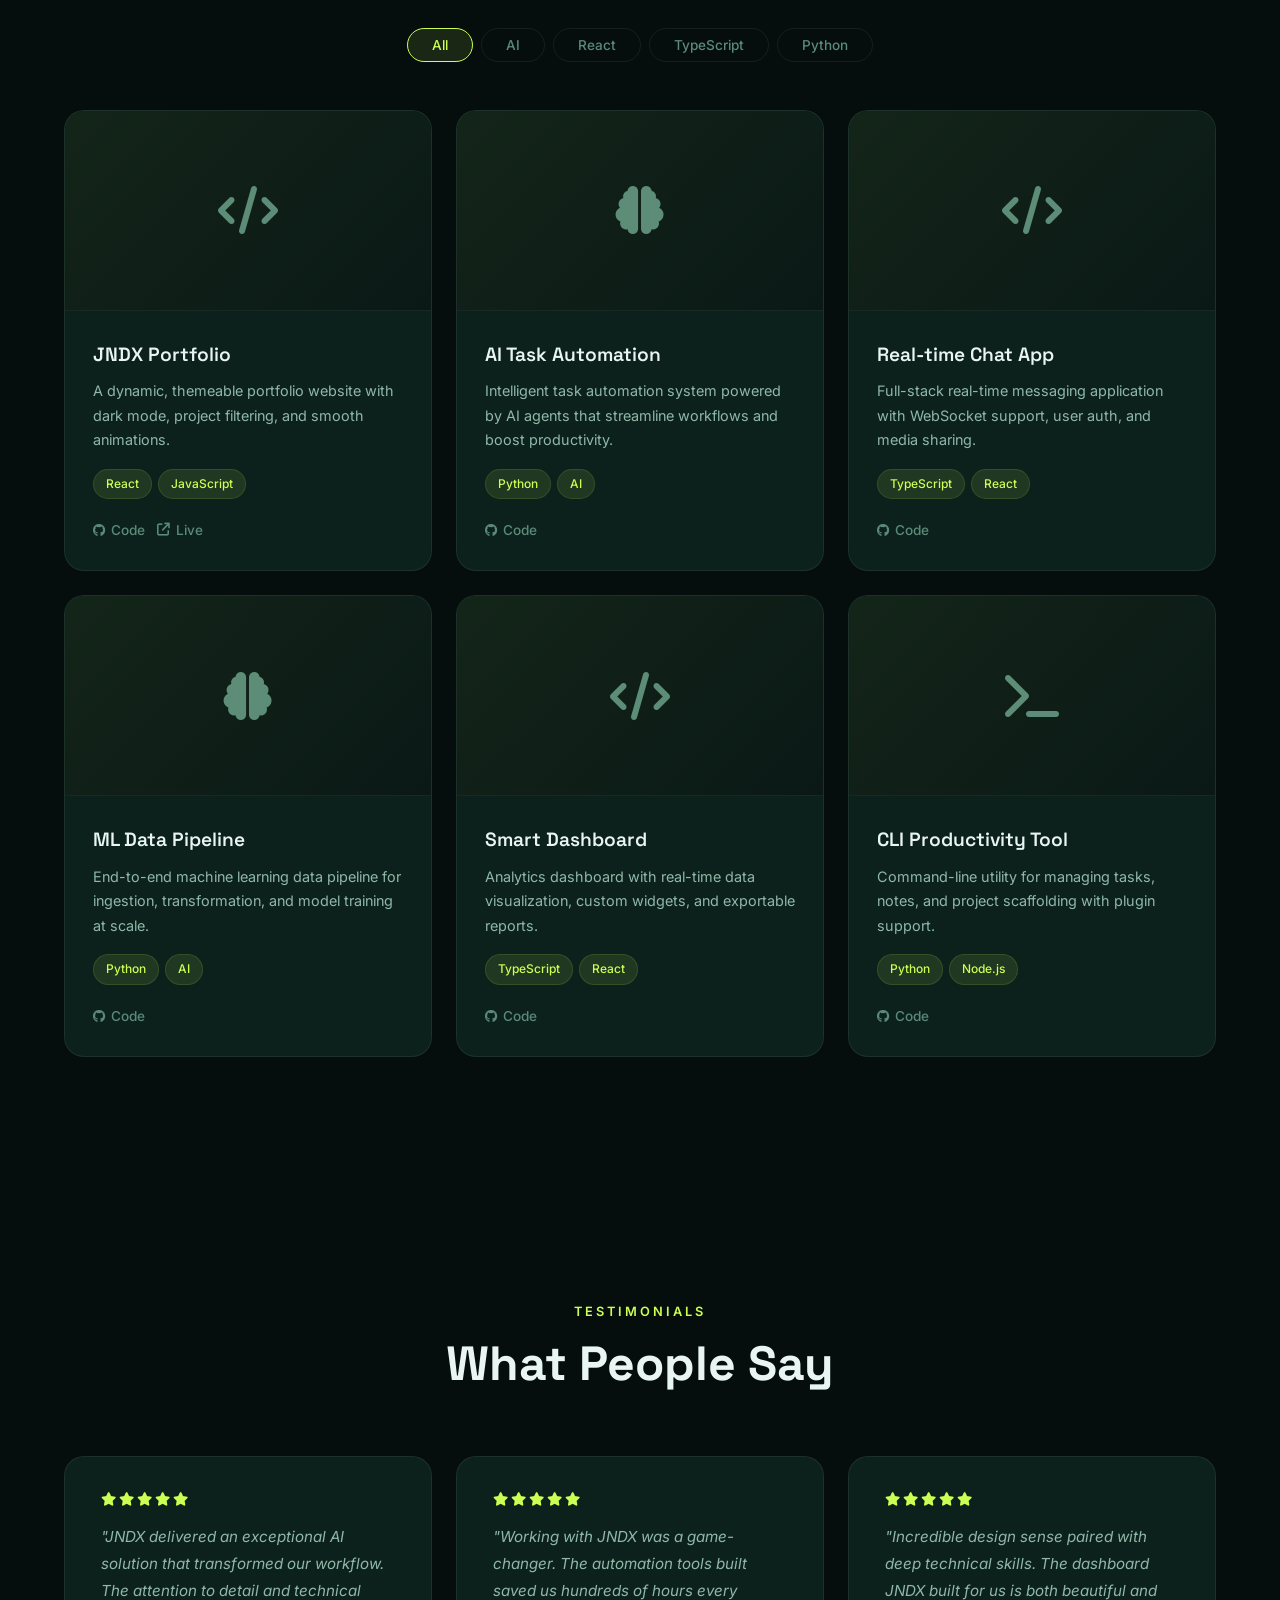
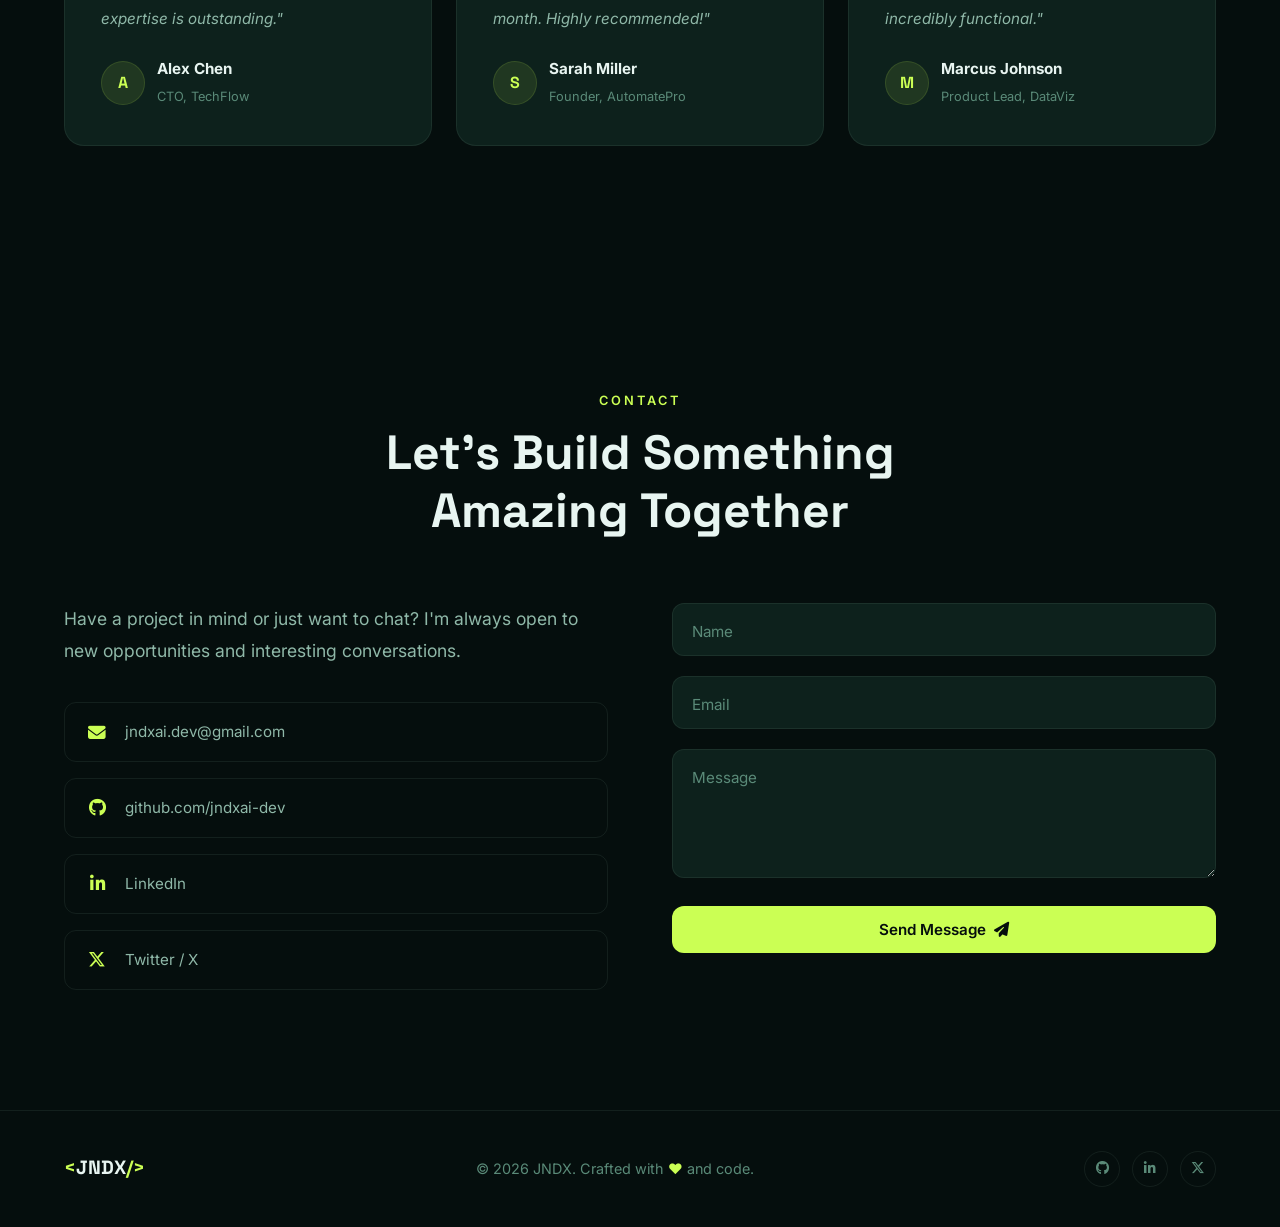
==== commit 42fec53e: "feat: premium personal website with dark/light theme, animations, and dynamic projects" ====
--- a/index.html
+++ b/index.html
@@ -1,185 +1,317 @@
 <!DOCTYPE html>
 <html lang="en" data-theme="dark">
 <head>
-  <meta charset="UTF-8" />
-  <meta name="viewport" content="width=device-width, initial-scale=1.0" />
-  <meta name="description" content="Portfolio — Projects, skills, and experience." />
-  <meta name="theme-color" content="#0a0a0f" />
-  <title>Portfolio</title>
-  <link rel="stylesheet" href="assets/css/style.css" />
-  <link rel="icon" type="image/svg+xml" href="data:image/svg+xml,<svg xmlns='http://www.w3.org/2000/svg' viewBox='0 0 32 32'><text y='28' font-size='28'>&#128187;</text></svg>" />
+  <meta charset="UTF-8">
+  <meta name="viewport" content="width=device-width, initial-scale=1.0">
+  <title>JNDX | AI Developer &amp; Designer</title>
+  <meta name="description" content="JNDX — AI Developer, Designer &amp; Problem Solver. Building the future with intelligent solutions.">
+  <meta name="theme-color" content="#063231">
+  <link rel="preconnect" href="https://fonts.googleapis.com">
+  <link rel="preconnect" href="https://fonts.gstatic.com" crossorigin>
+  <link href="https://fonts.googleapis.com/css2?family=Space+Grotesk:wght@300;400;500;600;700&family=Inter:wght@300;400;500;600;700&display=swap" rel="stylesheet">
+  <link rel="stylesheet" href="https://cdnjs.cloudflare.com/ajax/libs/font-awesome/6.5.1/css/all.min.css">
+  <link rel="stylesheet" href="assets/css/style.css">
 </head>
 <body>
-
-  <!-- Navbar -->
-  <header class="navbar" role="banner">
-    <div class="container nav-container">
-      <a href="#" class="logo">Portfolio</a>
-      <button class="hamburger" aria-label="Toggle navigation" aria-expanded="false">
-        <span></span><span></span><span></span>
-      </button>
-      <nav role="navigation" aria-label="Main navigation">
-        <ul class="nav-links">
-          <li><a href="#hero" class="nav-link active">Home</a></li>
-          <li><a href="#about" class="nav-link">About</a></li>
-          <li><a href="#projects" class="nav-link">Projects</a></li>
-          <li><a href="#contact" class="nav-link">Contact</a></li>
-          <li>
-            <button id="themeToggle" class="theme-toggle" aria-label="Toggle theme">
-              <span class="icon-light">&#9728;</span>
-              <span class="icon-dark">&#9790;</span>
-            </button>
-          </li>
-        </ul>
-      </nav>
-    </div>
-  </header>
-
-  <main>
-
-    <!-- Hero -->
-    <section id="hero" class="hero">
-      <div class="container">
-        <div class="hero-content">
-          <p class="hero-greeting">Hi, I'm</p>
-          <h1 class="hero-name">
-            <span class="gradient-text">JNDX</span>
-          </h1>
-          <div class="hero-typing-wrapper">
-            <span class="typing-prefix">I build </span>
-            <span id="typing" class="typing"></span>
-            <span class="cursor">|</span>
-          </div>
-          <p class="hero-subtitle">
-            AI Developer · AI Designer · AI Problem Solver
-          </p>
-          <div class="hero-actions">
-            <a href="#projects" class="btn btn-primary">View Projects</a>
-            <a href="#contact" class="btn btn-outline">Get in Touch</a>
-          </div>
-          <div class="hero-socials">
-            <a href="https://github.com/username" target="_blank" rel="noopener" aria-label="GitHub">
-              <svg width="22" height="22" viewBox="0 0 24 24" fill="currentColor"><path d="M12 0C5.37 0 0 5.37 0 12c0 5.31 3.435 9.795 8.205 11.385.6.105.825-.255.825-.57 0-.285-.015-1.23-.015-2.235-3.015.555-3.795-.735-4.035-1.41-.135-.345-.72-1.41-1.23-1.695-.42-.225-1.02-.78-.015-.795.945-.015 1.62.87 1.845 1.23 1.08 1.815 2.805 1.305 3.495.99.105-.78.42-1.305.765-1.605-2.67-.3-5.46-1.335-5.46-5.925 0-1.305.465-2.385 1.23-3.225-.12-.3-.54-1.53.12-3.18 0 0 1.005-.315 3.3 1.23.96-.27 1.98-.405 3-.405s2.04.135 3 .405c2.295-1.56 3.3-1.23 3.3-1.23.66 1.65.24 2.88.12 3.18.765.84 1.23 1.905 1.23 3.225 0 4.605-2.805 5.625-5.475 5.925.435.375.81 1.095.81 2.22 0 1.605-.015 2.895-.015 3.3 0 .315.225.69.825.57A12.02 12.02 0 0024 12c0-6.63-5.37-12-12-12z"/></svg>
+  <div class="loader" id="loader">
+    <div class="loader-inner">
+      <div class="loader-ring"></div>
+      <span class="loader-text">JNDX</span>
+    </div>
+  </div>
+
+  <nav class="navbar" id="navbar">
+    <div class="nav-container">
+      <a href="#hero" class="nav-logo">
+        <span class="logo-bracket">&lt;</span>JNDX<span class="logo-bracket">/&gt;</span>
+      </a>
+      <ul class="nav-links" id="navLinks">
+        <li><a href="#hero" class="nav-link active">Home</a></li>
+        <li><a href="#about" class="nav-link">About</a></li>
+        <li><a href="#services" class="nav-link">Services</a></li>
+        <li><a href="#projects" class="nav-link">Projects</a></li>
+        <li><a href="#testimonials" class="nav-link">Reviews</a></li>
+        <li><a href="#contact" class="nav-link">Contact</a></li>
+      </ul>
+      <div class="nav-actions">
+        <button class="theme-toggle" id="themeToggle" aria-label="Toggle theme">
+          <i class="fas fa-sun"></i>
+          <i class="fas fa-moon"></i>
+        </button>
+        <button class="nav-hamburger" id="navHamburger" aria-label="Toggle menu">
+          <span></span><span></span><span></span>
+        </button>
+      </div>
+    </div>
+  </nav>
+
+  <section class="hero" id="hero">
+    <div class="hero-bg-grid"></div>
+    <div class="hero-glow"></div>
+    <div class="hero-content">
+      <p class="hero-tag reveal-up">AI Developer &amp; Designer</p>
+      <h1 class="hero-title">
+        <span class="reveal-up">Hi, I'm</span>
+        <span class="hero-name reveal-up">JNDX</span>
+        <span class="hero-subtitle">
+          <span class="reveal-up">I build </span>
+          <span class="typing-text" id="typingText"></span>
+          <span class="typing-cursor">|</span>
+        </span>
+      </h1>
+      <p class="hero-desc reveal-up">Crafting intelligent solutions at the intersection of AI, design, and clean code.</p>
+      <div class="hero-ctas reveal-up">
+        <a href="#projects" class="btn btn-primary">View Projects</a>
+        <a href="#contact" class="btn btn-outline">Get in Touch</a>
+      </div>
+      <div class="hero-socials reveal-up">
+        <a href="https://github.com/jndxai-dev" target="_blank" rel="noopener" aria-label="GitHub"><i class="fab fa-github"></i></a>
+        <a href="https://linkedin.com" target="_blank" rel="noopener" aria-label="LinkedIn"><i class="fab fa-linkedin-in"></i></a>
+        <a href="https://twitter.com" target="_blank" rel="noopener" aria-label="X"><i class="fab fa-x-twitter"></i></a>
+        <a href="mailto:jndxai.dev@gmail.com" aria-label="Email"><i class="fas fa-envelope"></i></a>
+      </div>
+    </div>
+    <div class="hero-scroll-indicator">
+      <div class="scroll-line"></div>
+    </div>
+  </section>
+
+  <div class="marquee-section">
+    <div class="marquee-track">
+      <div class="marquee-content">
+        <span>AI Development</span><span class="marquee-dot"></span>
+        <span>UI/UX Design</span><span class="marquee-dot"></span>
+        <span>Full-Stack Apps</span><span class="marquee-dot"></span>
+        <span>Machine Learning</span><span class="marquee-dot"></span>
+        <span>Automation</span><span class="marquee-dot"></span>
+        <span>Creative Coding</span><span class="marquee-dot"></span>
+        <span>AI Development</span><span class="marquee-dot"></span>
+        <span>UI/UX Design</span><span class="marquee-dot"></span>
+        <span>Full-Stack Apps</span><span class="marquee-dot"></span>
+        <span>Machine Learning</span><span class="marquee-dot"></span>
+        <span>Automation</span><span class="marquee-dot"></span>
+        <span>Creative Coding</span><span class="marquee-dot"></span>
+      </div>
+    </div>
+  </div>
+
+  <section class="about section" id="about">
+    <div class="container">
+      <div class="section-header">
+        <span class="section-label reveal-up">About Me</span>
+        <h2 class="section-title reveal-up">Turning complex problems<br>into elegant solutions.</h2>
+      </div>
+      <div class="about-grid">
+        <div class="about-text reveal-left">
+          <p>I'm a passionate developer who thrives at the edge of AI and human-centered design. I build tools, apps, and experiences that make a difference.</p>
+          <p>When I'm not architecting intelligent systems, you'll find me exploring emerging tech, contributing to open-source, or pushing the boundaries of what's possible with code.</p>
+        </div>
+        <div class="about-stats reveal-right">
+          <div class="stat-card">
+            <span class="stat-number" data-target="3">0</span><span class="stat-plus">+</span>
+            <span class="stat-label">Years Experience</span>
+          </div>
+          <div class="stat-card">
+            <span class="stat-number" data-target="15">0</span><span class="stat-plus">+</span>
+            <span class="stat-label">Projects Shipped</span>
+          </div>
+          <div class="stat-card">
+            <span class="stat-number" data-target="10">0</span><span class="stat-plus">+</span>
+            <span class="stat-label">Technologies</span>
+          </div>
+          <div class="stat-card">
+            <span class="stat-number" data-target="5">0</span><span class="stat-plus">+</span>
+            <span class="stat-label">Happy Clients</span>
+          </div>
+        </div>
+      </div>
+      <div class="tech-marquee reveal-up">
+        <h3 class="tech-heading">Technologies I Work With</h3>
+        <div class="tech-pills">
+          <span class="tech-pill">JavaScript</span>
+          <span class="tech-pill">TypeScript</span>
+          <span class="tech-pill">React</span>
+          <span class="tech-pill">Next.js</span>
+          <span class="tech-pill">Node.js</span>
+          <span class="tech-pill">Python</span>
+          <span class="tech-pill">PyTorch</span>
+          <span class="tech-pill">TensorFlow</span>
+          <span class="tech-pill">Docker</span>
+          <span class="tech-pill">PostgreSQL</span>
+          <span class="tech-pill">Git</span>
+          <span class="tech-pill">Figma</span>
+          <span class="tech-pill">AWS</span>
+          <span class="tech-pill">Tailwind</span>
+        </div>
+      </div>
+    </div>
+  </section>
+
+  <section class="services section" id="services">
+    <div class="container">
+      <div class="section-header">
+        <span class="section-label reveal-up">What I Do</span>
+        <h2 class="section-title reveal-up">Services &amp; Expertise</h2>
+      </div>
+      <div class="services-grid">
+        <div class="service-card reveal-up">
+          <div class="service-icon"><i class="fas fa-brain"></i></div>
+          <h3>AI &amp; Machine Learning</h3>
+          <p>Building intelligent systems with LLMs, computer vision, NLP, and end-to-end ML pipelines.</p>
+        </div>
+        <div class="service-card reveal-up">
+          <div class="service-icon"><i class="fas fa-code"></i></div>
+          <h3>Full-Stack Development</h3>
+          <p>End-to-end web applications with React, Next.js, Node.js, and modern cloud infrastructure.</p>
+        </div>
+        <div class="service-card reveal-up">
+          <div class="service-icon"><i class="fas fa-palette"></i></div>
+          <h3>UI/UX Design</h3>
+          <p>User-centered design with pixel-perfect interfaces, smooth animations, and accessibility in mind.</p>
+        </div>
+        <div class="service-card reveal-up">
+          <div class="service-icon"><i class="fas fa-robot"></i></div>
+          <h3>AI Agents &amp; Automation</h3>
+          <p>Custom AI agents, workflow automation, and intelligent tools that boost productivity.</p>
+        </div>
+        <div class="service-card reveal-up">
+          <div class="service-icon"><i class="fas fa-mobile-alt"></i></div>
+          <h3>Cross-Platform Apps</h3>
+          <p>Native-quality mobile and desktop apps with React Native, Flutter, and Electron.</p>
+        </div>
+        <div class="service-card reveal-up">
+          <div class="service-icon"><i class="fas fa-database"></i></div>
+          <h3>Data Engineering</h3>
+          <p>Scalable data pipelines, ETL workflows, and analytics platforms for data-driven decisions.</p>
+        </div>
+      </div>
+    </div>
+  </section>
+
+  <section class="projects section" id="projects">
+    <div class="container">
+      <div class="section-header">
+        <span class="section-label reveal-up">Portfolio</span>
+        <h2 class="section-title reveal-up">Featured Projects</h2>
+      </div>
+      <div class="project-filters reveal-up">
+        <button class="filter-btn active" data-filter="all">All</button>
+        <button class="filter-btn" data-filter="AI">AI</button>
+        <button class="filter-btn" data-filter="React">React</button>
+        <button class="filter-btn" data-filter="TypeScript">TypeScript</button>
+        <button class="filter-btn" data-filter="Python">Python</button>
+      </div>
+      <div class="projects-grid" id="projectsGrid">
+        <p class="loading-text">Loading projects...</p>
+      </div>
+    </div>
+  </section>
+
+  <section class="testimonials section" id="testimonials">
+    <div class="container">
+      <div class="section-header">
+        <span class="section-label reveal-up">Testimonials</span>
+        <h2 class="section-title reveal-up">What People Say</h2>
+      </div>
+      <div class="testimonials-track" id="testimonialsTrack">
+        <div class="testimonial-card reveal-up">
+          <div class="testimonial-stars"><i class="fas fa-star"></i><i class="fas fa-star"></i><i class="fas fa-star"></i><i class="fas fa-star"></i><i class="fas fa-star"></i></div>
+          <p>"JNDX delivered an exceptional AI solution that transformed our workflow. The attention to detail and technical expertise is outstanding."</p>
+          <div class="testimonial-author">
+            <div class="author-avatar">A</div>
+            <div><strong>Alex Chen</strong><span>CTO, TechFlow</span></div>
+          </div>
+        </div>
+        <div class="testimonial-card reveal-up">
+          <div class="testimonial-stars"><i class="fas fa-star"></i><i class="fas fa-star"></i><i class="fas fa-star"></i><i class="fas fa-star"></i><i class="fas fa-star"></i></div>
+          <p>"Working with JNDX was a game-changer. The automation tools built saved us hundreds of hours every month. Highly recommended!"</p>
+          <div class="testimonial-author">
+            <div class="author-avatar">S</div>
+            <div><strong>Sarah Miller</strong><span>Founder, AutomatePro</span></div>
+          </div>
+        </div>
+        <div class="testimonial-card reveal-up">
+          <div class="testimonial-stars"><i class="fas fa-star"></i><i class="fas fa-star"></i><i class="fas fa-star"></i><i class="fas fa-star"></i><i class="fas fa-star"></i></div>
+          <p>"Incredible design sense paired with deep technical skills. The dashboard JNDX built for us is both beautiful and incredibly functional."</p>
+          <div class="testimonial-author">
+            <div class="author-avatar">M</div>
+            <div><strong>Marcus Johnson</strong><span>Product Lead, DataViz</span></div>
+          </div>
+        </div>
+      </div>
+    </div>
+  </section>
+
+  <section class="contact section" id="contact">
+    <div class="container">
+      <div class="section-header">
+        <span class="section-label reveal-up">Contact</span>
+        <h2 class="section-title reveal-up">Let's Build Something<br>Amazing Together</h2>
+      </div>
+      <div class="contact-grid">
+        <div class="contact-info reveal-left">
+          <p>Have a project in mind or just want to chat? I'm always open to new opportunities and interesting conversations.</p>
+          <div class="contact-links">
+            <a href="mailto:jndxai.dev@gmail.com" class="contact-link-item">
+              <i class="fas fa-envelope"></i>
+              <span>jndxai.dev@gmail.com</span>
             </a>
-            <a href="https://linkedin.com/in/username" target="_blank" rel="noopener" aria-label="LinkedIn">
-              <svg width="22" height="22" viewBox="0 0 24 24" fill="currentColor"><path d="M20.447 20.452h-3.554v-5.569c0-1.328-.027-3.037-1.852-3.037-1.853 0-2.136 1.445-2.136 2.939v5.667H9.351V9h3.414v1.561h.046c.477-.9 1.637-1.85 3.37-1.85 3.601 0 4.267 2.37 4.267 5.455v6.286zM5.337 7.433a2.062 2.062 0 01-2.063-2.065 2.064 2.064 0 112.063 2.065zm1.782 13.019H3.555V9h3.564v11.452zM22.225 0H1.771C.792 0 0 .774 0 1.729v20.542C0 23.227.792 24 1.771 24h20.451C23.2 24 24 23.227 24 22.271V1.729C24 .774 23.2 0 22.222 0h.003z"/></svg>
+            <a href="https://github.com/jndxai-dev" target="_blank" rel="noopener" class="contact-link-item">
+              <i class="fab fa-github"></i>
+              <span>github.com/jndxai-dev</span>
             </a>
-            <a href="mailto:hello@example.com" aria-label="Email">
-              <svg width="22" height="22" viewBox="0 0 24 24" fill="none" stroke="currentColor" stroke-width="2" stroke-linecap="round" stroke-linejoin="round"><path d="M4 4h16c1.1 0 2 .9 2 2v12c0 1.1-.9 2-2 2H4c-1.1 0-2-.9-2-2V6c0-1.1.9-2 2-2z"/><polyline points="22,6 12,13 2,6"/></svg>
+            <a href="https://linkedin.com" target="_blank" rel="noopener" class="contact-link-item">
+              <i class="fab fa-linkedin-in"></i>
+              <span>LinkedIn</span>
             </a>
-          </div>
-        </div>
-      </div>
-      <div class="hero-bg-shapes">
-        <div class="shape shape-1"></div>
-        <div class="shape shape-2"></div>
-        <div class="shape shape-3"></div>
-      </div>
-    </section>
-
-    <!-- About -->
-    <section id="about" class="section">
-      <div class="container">
-        <h2 class="section-title">About Me</h2>
-        <div class="divider"></div>
-        <div class="about-grid">
-          <div class="about-text">
-            <p>
-              I'm a passionate developer who loves turning complex problems into simple, beautiful, and intuitive solutions. With experience across the full stack, I build things that matter.
-            </p>
-            <p>
-              When I'm not coding, you'll find me exploring new technologies, contributing to open-source, or crafting pixel-perfect designs.
-            </p>
-            <div class="about-stats">
-              <div class="stat">
-                <span class="stat-number" data-count="3">0</span>
-                <span class="stat-label">Years Experience</span>
-              </div>
-              <div class="stat">
-                <span class="stat-number" data-count="20">0</span>
-                <span class="stat-label">Projects</span>
-              </div>
-              <div class="stat">
-                <span class="stat-number" data-count="10">0</span>
-                <span class="stat-label">Technologies</span>
-              </div>
-            </div>
-          </div>
-          <div class="about-skills">
-            <h3>Technologies I work with</h3>
-            <div class="skills-grid">
-              <span class="skill-badge">JavaScript</span>
-              <span class="skill-badge">TypeScript</span>
-              <span class="skill-badge">React</span>
-              <span class="skill-badge">Node.js</span>
-              <span class="skill-badge">Python</span>
-              <span class="skill-badge">HTML/CSS</span>
-              <span class="skill-badge">Git</span>
-              <span class="skill-badge">Docker</span>
-            </div>
-          </div>
-        </div>
-      </div>
-    </section>
-
-    <!-- Projects -->
-    <section id="projects" class="section section-alt">
-      <div class="container">
-        <h2 class="section-title">Projects</h2>
-        <div class="divider"></div>
-        <div class="project-filters">
-          <button class="filter-btn active" data-filter="all">All</button>
-          <button class="filter-btn" data-filter="featured">Featured</button>
-          <button class="filter-btn" data-filter="React">React</button>
-          <button class="filter-btn" data-filter="Python">Python</button>
-          <button class="filter-btn" data-filter="TypeScript">TypeScript</button>
-        </div>
-        <div id="projectsGrid" class="projects-grid">
-          <div class="project-placeholder">Loading projects...</div>
-        </div>
-      </div>
-    </section>
-
-    <!-- Contact -->
-    <section id="contact" class="section">
-      <div class="container">
-        <h2 class="section-title">Get in Touch</h2>
-        <div class="divider"></div>
-        <p class="contact-intro">
-          Have a project in mind or just want to say hi? Drop me a message!
-        </p>
-        <form id="contactForm" class="contact-form">
-          <div class="form-row">
-            <div class="form-group">
-              <label for="name">Name</label>
-              <input type="text" id="name" name="name" required placeholder="Your name" />
-            </div>
-            <div class="form-group">
-              <label for="email">Email</label>
-              <input type="email" id="email" name="email" required placeholder="your@email.com" />
-            </div>
-          </div>
+            <a href="https://twitter.com" target="_blank" rel="noopener" class="contact-link-item">
+              <i class="fab fa-x-twitter"></i>
+              <span>Twitter / X</span>
+            </a>
+          </div>
+        </div>
+        <form class="contact-form reveal-right" id="contactForm">
           <div class="form-group">
-            <label for="message">Message</label>
-            <textarea id="message" name="message" rows="5" required placeholder="Tell me about your project..."></textarea>
-          </div>
-          <button type="submit" class="btn btn-primary btn-full">Send Message</button>
-          <p id="formStatus" class="form-status" aria-live="polite"></p>
+            <input type="text" id="formName" name="name" placeholder=" " required>
+            <label for="formName">Name</label>
+          </div>
+          <div class="form-group">
+            <input type="email" id="formEmail" name="email" placeholder=" " required>
+            <label for="formEmail">Email</label>
+          </div>
+          <div class="form-group">
+            <textarea id="formMessage" name="message" rows="5" placeholder=" " required></textarea>
+            <label for="formMessage">Message</label>
+          </div>
+          <button type="submit" class="btn btn-primary btn-full">
+            <span>Send Message</span>
+            <i class="fas fa-paper-plane"></i>
+          </button>
+          <div class="form-status" id="formStatus"></div>
         </form>
       </div>
-    </section>
-
-  </main>
-
-  <!-- Footer -->
+    </div>
+  </section>
+
   <footer class="footer">
     <div class="container">
-      <p>&copy; <span id="year"></span> JNDX. Built with &hearts;</p>
+      <div class="footer-inner">
+        <a href="#hero" class="footer-logo">
+          <span class="logo-bracket">&lt;</span>JNDX<span class="logo-bracket">/&gt;</span>
+        </a>
+        <p>&copy; 2026 JNDX. Crafted with <span class="heart">&hearts;</span> and code.</p>
+        <div class="footer-socials">
+          <a href="https://github.com/jndxai-dev" target="_blank" rel="noopener" aria-label="GitHub"><i class="fab fa-github"></i></a>
+          <a href="https://linkedin.com" target="_blank" rel="noopener" aria-label="LinkedIn"><i class="fab fa-linkedin-in"></i></a>
+          <a href="https://twitter.com" target="_blank" rel="noopener" aria-label="X"><i class="fab fa-x-twitter"></i></a>
+        </div>
+      </div>
     </div>
   </footer>
 
-  <!-- Back to top -->
-  <button id="backToTop" class="back-to-top" aria-label="Back to top">&#8593;</button>
+  <button class="back-to-top" id="backToTop" aria-label="Back to top">
+    <i class="fas fa-arrow-up"></i>
+  </button>
 
   <script src="assets/js/main.js"></script>
 </body>
--- a/assets/css/style.css
+++ b/assets/css/style.css
@@ -1,544 +1,775 @@
 /* ============================================
-   CSS Custom Properties (Theme)
+   JNDX Portfolio — Premium Personal Website
+   Inspired by zeeshanusmani.com
    ============================================ */
+
+/* --- CSS Custom Properties --- */
 :root {
-  --font-sans: 'Segoe UI', system-ui, -apple-system, sans-serif;
-  --font-mono: 'Cascadia Code', 'Fira Code', 'Consolas', monospace;
-
-  --transition: 0.3s cubic-bezier(0.4, 0, 0.2, 1);
+  --font-primary: 'Space Grotesk', sans-serif;
+  --font-body: 'Inter', sans-serif;
   --radius: 12px;
   --radius-sm: 8px;
-
-  --max-width: 1100px;
-  --nav-height: 64px;
-}
-
+  --radius-lg: 20px;
+  --transition: 0.35s cubic-bezier(0.25, 0.46, 0.45, 0.94);
+  --transition-fast: 0.2s ease;
+  --container: 1200px;
+}
+
+/* Dark Theme (default) */
 [data-theme="dark"] {
-  --bg-primary: #0a0a0f;
-  --bg-secondary: #12121a;
-  --bg-card: #1a1a2e;
-  --bg-card-hover: #222240;
-  --bg-elevated: #16213e;
-  --text-primary: #e8e8f0;
-  --text-secondary: #a0a0b8;
-  --text-muted: #6b6b80;
-  --accent: #e94560;
-  --accent-hover: #ff5a75;
-  --accent-glow: rgba(233, 69, 96, 0.3);
-  --border: #2a2a40;
-  --shadow: 0 4px 30px rgba(0, 0, 0, 0.4);
-  --nav-bg: rgba(10, 10, 15, 0.85);
-  --overlay: rgba(0, 0, 0, 0.6);
-}
-
+  --bg-primary: #050e0d;
+  --bg-secondary: #0a1916;
+  --bg-card: #0d211c;
+  --bg-card-hover: #122e28;
+  --bg-nav: rgba(5, 14, 13, 0.85);
+  --text-primary: #e8f5f1;
+  --text-secondary: #8fb8a8;
+  --text-muted: #5a8a78;
+  --accent: #CBFF54;
+  --accent-rgb: 203, 255, 84;
+  --accent-dim: rgba(203, 255, 84, 0.1);
+  --accent-hover: #b8f03a;
+  --border: rgba(203, 255, 84, 0.12);
+  --border-subtle: rgba(143, 184, 168, 0.1);
+  --shadow: 0 8px 32px rgba(0, 0, 0, 0.4);
+  --shadow-accent: 0 0 40px rgba(203, 255, 84, 0.15);
+  --gradient-hero: radial-gradient(ellipse at 50% 0%, rgba(203, 255, 84, 0.08) 0%, transparent 60%);
+}
+
+/* Light Theme */
 [data-theme="light"] {
-  --bg-primary: #f8f9fc;
-  --bg-secondary: #ffffff;
+  --bg-primary: #f4f9f7;
+  --bg-secondary: #eaf3ef;
   --bg-card: #ffffff;
-  --bg-card-hover: #f0f2f8;
-  --bg-elevated: #eef0f6;
-  --text-primary: #1a1a2e;
-  --text-secondary: #555570;
-  --text-muted: #8888a0;
-  --accent: #e94560;
-  --accent-hover: #d63850;
-  --accent-glow: rgba(233, 69, 96, 0.15);
-  --border: #dde0ea;
-  --shadow: 0 4px 30px rgba(0, 0, 0, 0.08);
-  --nav-bg: rgba(248, 249, 252, 0.9);
-  --overlay: rgba(0, 0, 0, 0.3);
-}
-
-/* ============================================
-   Reset & Base
-   ============================================ */
-*, *::before, *::after {
-  margin: 0;
-  padding: 0;
-  box-sizing: border-box;
-}
+  --bg-card-hover: #f0f7f3;
+  --bg-nav: rgba(244, 249, 247, 0.85);
+  --text-primary: #0a1916;
+  --text-secondary: #3d6b56;
+  --text-muted: #6b9e87;
+  --accent: #063231;
+  --accent-rgb: 6, 50, 49;
+  --accent-dim: rgba(6, 50, 49, 0.06);
+  --accent-hover: #094847;
+  --border: rgba(6, 50, 49, 0.12);
+  --border-subtle: rgba(6, 50, 49, 0.06);
+  --shadow: 0 8px 32px rgba(6, 50, 49, 0.08);
+  --shadow-accent: 0 0 40px rgba(6, 50, 49, 0.06);
+  --gradient-hero: radial-gradient(ellipse at 50% 0%, rgba(6, 50, 49, 0.04) 0%, transparent 60%);
+}
+
+/* --- Reset & Base --- */
+*, *::before, *::after { box-sizing: border-box; margin: 0; padding: 0; }
 
 html {
   scroll-behavior: smooth;
-  scroll-padding-top: var(--nav-height);
+  scroll-padding-top: 80px;
+  -webkit-font-smoothing: antialiased;
 }
 
 body {
-  font-family: var(--font-sans);
+  font-family: var(--font-body);
   background: var(--bg-primary);
   color: var(--text-primary);
   line-height: 1.7;
+  overflow-x: hidden;
   transition: background var(--transition), color var(--transition);
-  -webkit-font-smoothing: antialiased;
-}
-
-a { color: var(--accent); text-decoration: none; transition: color var(--transition); }
-a:hover { color: var(--accent-hover); }
+}
+
+a { color: inherit; text-decoration: none; }
 img { max-width: 100%; display: block; }
-ul { list-style: none; }
-button { cursor: pointer; font: inherit; border: none; background: none; color: inherit; }
-input, textarea { font: inherit; color: inherit; }
+button { cursor: pointer; border: none; background: none; font-family: inherit; }
 
 .container {
-  width: 100%;
-  max-width: var(--max-width);
+  max-width: var(--container);
   margin: 0 auto;
   padding: 0 24px;
 }
 
-/* ============================================
-   Navbar
-   ============================================ */
+.section {
+  padding: 120px 0;
+  position: relative;
+}
+
+/* --- Loader --- */
+.loader {
+  position: fixed;
+  inset: 0;
+  z-index: 9999;
+  background: var(--bg-primary);
+  display: flex;
+  align-items: center;
+  justify-content: center;
+  transition: opacity 0.5s, visibility 0.5s;
+}
+
+.loader.hidden {
+  opacity: 0;
+  visibility: hidden;
+  pointer-events: none;
+}
+
+.loader-inner { text-align: center; }
+
+.loader-ring {
+  width: 48px;
+  height: 48px;
+  border: 3px solid var(--border);
+  border-top-color: var(--accent);
+  border-radius: 50%;
+  animation: spin 0.8s linear infinite;
+  margin: 0 auto 16px;
+}
+
+.loader-text {
+  font-family: var(--font-primary);
+  font-size: 1.5rem;
+  font-weight: 700;
+  color: var(--accent);
+  letter-spacing: 3px;
+}
+
+@keyframes spin { to { transform: rotate(360deg); } }
+
+/* --- Navbar --- */
 .navbar {
   position: fixed;
-  top: 0; left: 0; right: 0;
-  height: var(--nav-height);
-  background: var(--nav-bg);
-  backdrop-filter: blur(16px);
-  -webkit-backdrop-filter: blur(16px);
-  border-bottom: 1px solid var(--border);
+  top: 0;
+  left: 0;
+  right: 0;
   z-index: 1000;
-  transition: background var(--transition), border-color var(--transition);
+  padding: 16px 0;
+  background: var(--bg-nav);
+  backdrop-filter: blur(20px);
+  -webkit-backdrop-filter: blur(20px);
+  border-bottom: 1px solid var(--border-subtle);
+  transition: all var(--transition);
+}
+
+.navbar.scrolled {
+  padding: 10px 0;
+  box-shadow: var(--shadow);
 }
 
 .nav-container {
+  max-width: var(--container);
+  margin: 0 auto;
+  padding: 0 24px;
   display: flex;
   align-items: center;
   justify-content: space-between;
-  height: 100%;
-}
-
-.logo {
-  font-size: 1.35rem;
-  font-weight: 800;
+}
+
+.nav-logo {
+  font-family: var(--font-primary);
+  font-size: 1.4rem;
+  font-weight: 700;
+  letter-spacing: 1px;
   color: var(--text-primary);
-  letter-spacing: -0.5px;
-}
-
-.logo:hover { color: var(--accent); }
+  transition: color var(--transition-fast);
+}
+
+.logo-bracket { color: var(--accent); }
 
 .nav-links {
   display: flex;
-  align-items: center;
+  list-style: none;
   gap: 8px;
 }
 
 .nav-link {
   padding: 8px 16px;
   border-radius: var(--radius-sm);
-  color: var(--text-secondary);
   font-size: 0.9rem;
   font-weight: 500;
-  transition: all var(--transition);
-  position: relative;
+  color: var(--text-secondary);
+  transition: all var(--transition-fast);
 }
 
 .nav-link:hover,
 .nav-link.active {
-  color: var(--text-primary);
-  background: var(--bg-elevated);
-}
+  color: var(--accent);
+  background: var(--accent-dim);
+}
+
+.nav-actions { display: flex; align-items: center; gap: 12px; }
 
 .theme-toggle {
-  display: flex;
-  align-items: center;
-  justify-content: center;
   width: 40px;
   height: 40px;
   border-radius: 50%;
-  background: var(--bg-elevated);
-  font-size: 1.2rem;
-  transition: all var(--transition);
-  margin-left: 8px;
+  display: flex;
+  align-items: center;
+  justify-content: center;
+  color: var(--text-secondary);
+  font-size: 1rem;
+  transition: all var(--transition-fast);
+  border: 1px solid var(--border);
 }
 
 .theme-toggle:hover {
-  background: var(--bg-card);
-  transform: rotate(15deg);
-}
-
-[data-theme="dark"] .icon-light,
-[data-theme="light"] .icon-dark { display: none; }
-
-.hamburger {
+  color: var(--accent);
+  border-color: var(--accent);
+  background: var(--accent-dim);
+}
+
+[data-theme="dark"] .theme-toggle .fa-sun { display: inline; }
+[data-theme="dark"] .theme-toggle .fa-moon { display: none; }
+[data-theme="light"] .theme-toggle .fa-sun { display: none; }
+[data-theme="light"] .theme-toggle .fa-moon { display: inline; }
+
+.nav-hamburger {
   display: none;
   flex-direction: column;
   gap: 5px;
   padding: 8px;
 }
 
-.hamburger span {
+.nav-hamburger span {
   display: block;
   width: 24px;
   height: 2px;
   background: var(--text-primary);
   border-radius: 2px;
-  transition: all var(--transition);
-}
-
-.hamburger.active span:nth-child(1) { transform: rotate(45deg) translate(5px, 5px); }
-.hamburger.active span:nth-child(2) { opacity: 0; }
-.hamburger.active span:nth-child(3) { transform: rotate(-45deg) translate(5px, -5px); }
-
-/* ============================================
-   Hero
-   ============================================ */
+  transition: all var(--transition-fast);
+}
+
+.nav-hamburger.active span:nth-child(1) { transform: rotate(45deg) translate(5px, 5px); }
+.nav-hamburger.active span:nth-child(2) { opacity: 0; }
+.nav-hamburger.active span:nth-child(3) { transform: rotate(-45deg) translate(5px, -5px); }
+
+/* --- Hero --- */
 .hero {
   min-height: 100vh;
   display: flex;
   align-items: center;
+  justify-content: center;
   position: relative;
   overflow: hidden;
-  padding: calc(var(--nav-height) + 40px) 0 80px;
+  padding: 120px 24px 80px;
+}
+
+.hero-bg-grid {
+  position: absolute;
+  inset: 0;
+  background-image:
+    linear-gradient(var(--border-subtle) 1px, transparent 1px),
+    linear-gradient(90deg, var(--border-subtle) 1px, transparent 1px);
+  background-size: 60px 60px;
+  opacity: 0.4;
+  mask-image: radial-gradient(ellipse at center, black 30%, transparent 70%);
+  -webkit-mask-image: radial-gradient(ellipse at center, black 30%, transparent 70%);
+}
+
+.hero-glow {
+  position: absolute;
+  top: -200px;
+  left: 50%;
+  transform: translateX(-50%);
+  width: 800px;
+  height: 600px;
+  background: var(--gradient-hero);
+  border-radius: 50%;
+  filter: blur(60px);
+  pointer-events: none;
 }
 
 .hero-content {
   position: relative;
-  z-index: 2;
-  max-width: 720px;
-}
-
-.hero-greeting {
-  font-size: 1.1rem;
-  color: var(--accent);
+  text-align: center;
+  max-width: 800px;
+}
+
+.hero-tag {
+  display: inline-block;
+  font-size: 0.85rem;
   font-weight: 600;
-  margin-bottom: 8px;
-  letter-spacing: 2px;
   text-transform: uppercase;
-}
+  letter-spacing: 3px;
+  color: var(--accent);
+  margin-bottom: 24px;
+  padding: 6px 20px;
+  border: 1px solid var(--border);
+  border-radius: 50px;
+}
+
+.hero-title {
+  font-family: var(--font-primary);
+  font-size: clamp(2.5rem, 6vw, 5rem);
+  font-weight: 700;
+  line-height: 1.15;
+  margin-bottom: 24px;
+}
+
+.hero-title > span { display: block; }
 
 .hero-name {
-  font-size: clamp(2.5rem, 6vw, 4.5rem);
-  font-weight: 900;
-  line-height: 1.1;
-  margin-bottom: 16px;
-}
-
-.gradient-text {
-  background: linear-gradient(135deg, var(--accent), #533483, var(--accent));
-  background-size: 200% 200%;
+  background: linear-gradient(135deg, var(--accent), #a0ff30, var(--accent));
+  background-size: 200% auto;
   -webkit-background-clip: text;
   -webkit-text-fill-color: transparent;
   background-clip: text;
-  animation: gradientShift 4s ease infinite;
-}
-
-@keyframes gradientShift {
-  0%, 100% { background-position: 0% 50%; }
-  50% { background-position: 100% 50%; }
-}
-
-.hero-typing-wrapper {
-  font-size: clamp(1.2rem, 2.5vw, 1.6rem);
+  animation: shimmer 3s ease-in-out infinite;
+}
+
+@keyframes shimmer {
+  0%, 100% { background-position: 0% center; }
+  50% { background-position: 100% center; }
+}
+
+.hero-subtitle {
+  font-size: clamp(1rem, 2.5vw, 1.5rem);
+  font-weight: 400;
   color: var(--text-secondary);
-  margin-bottom: 16px;
-  min-height: 2em;
-}
-
-.typing { color: var(--accent); font-weight: 600; }
-.cursor { animation: blink 0.7s infinite; margin-left: 2px; }
-@keyframes blink { 0%, 50% { opacity: 1; } 51%, 100% { opacity: 0; } }
-
-.hero-subtitle {
-  font-size: 1.1rem;
-  color: var(--text-muted);
-  margin-bottom: 32px;
-}
-
-.hero-actions {
+}
+
+.typing-text {
+  color: var(--accent);
+  font-weight: 600;
+}
+
+.typing-cursor {
+  color: var(--accent);
+  animation: blink 1s step-end infinite;
+}
+
+@keyframes blink { 50% { opacity: 0; } }
+
+.hero-desc {
+  font-size: 1.15rem;
+  color: var(--text-secondary);
+  max-width: 550px;
+  margin: 0 auto 36px;
+  line-height: 1.8;
+}
+
+.hero-ctas {
   display: flex;
   gap: 16px;
-  flex-wrap: wrap;
-  margin-bottom: 40px;
-}
-
+  justify-content: center;
+  margin-bottom: 48px;
+}
+
+/* Buttons */
+.btn {
+  display: inline-flex;
+  align-items: center;
+  gap: 8px;
+  padding: 14px 32px;
+  border-radius: var(--radius);
+  font-size: 0.95rem;
+  font-weight: 600;
+  transition: all var(--transition);
+  position: relative;
+  overflow: hidden;
+}
+
+.btn-primary {
+  background: var(--accent);
+  color: #050e0d;
+}
+
+.btn-primary:hover {
+  transform: translateY(-2px);
+  box-shadow: var(--shadow-accent);
+}
+
+.btn-outline {
+  border: 1.5px solid var(--border);
+  color: var(--text-primary);
+}
+
+.btn-outline:hover {
+  border-color: var(--accent);
+  color: var(--accent);
+  background: var(--accent-dim);
+  transform: translateY(-2px);
+}
+
+.btn-full { width: 100%; justify-content: center; }
+
+/* Hero Socials */
 .hero-socials {
   display: flex;
   gap: 16px;
+  justify-content: center;
 }
 
 .hero-socials a {
-  display: flex;
-  align-items: center;
-  justify-content: center;
   width: 44px;
   height: 44px;
   border-radius: 50%;
-  background: var(--bg-card);
+  border: 1px solid var(--border);
+  display: flex;
+  align-items: center;
+  justify-content: center;
   color: var(--text-secondary);
-  transition: all var(--transition);
+  font-size: 1rem;
+  transition: all var(--transition-fast);
 }
 
 .hero-socials a:hover {
+  color: var(--accent);
+  border-color: var(--accent);
+  background: var(--accent-dim);
+  transform: translateY(-3px);
+}
+
+/* Scroll Indicator */
+.hero-scroll-indicator {
+  position: absolute;
+  bottom: 32px;
+  left: 50%;
+  transform: translateX(-50%);
+}
+
+.scroll-line {
+  width: 1px;
+  height: 50px;
+  background: var(--border);
+  position: relative;
+  overflow: hidden;
+}
+
+.scroll-line::after {
+  content: '';
+  position: absolute;
+  top: -50px;
+  width: 100%;
+  height: 50px;
   background: var(--accent);
-  color: #fff;
-  transform: translateY(-3px);
-  box-shadow: 0 8px 24px var(--accent-glow);
-}
-
-/* Hero BG Shapes */
-.hero-bg-shapes { position: absolute; inset: 0; pointer-events: none; overflow: hidden; }
-.shape {
-  position: absolute;
+  animation: scrollDown 1.5s ease-in-out infinite;
+}
+
+@keyframes scrollDown {
+  0% { top: -50px; }
+  100% { top: 50px; }
+}
+
+/* --- Marquee --- */
+.marquee-section {
+  padding: 20px 0;
+  border-top: 1px solid var(--border-subtle);
+  border-bottom: 1px solid var(--border-subtle);
+  overflow: hidden;
+  background: var(--bg-secondary);
+}
+
+.marquee-track { display: flex; width: max-content; }
+
+.marquee-content {
+  display: flex;
+  align-items: center;
+  gap: 40px;
+  animation: marquee 25s linear infinite;
+  padding-right: 40px;
+}
+
+.marquee-content span {
+  font-family: var(--font-primary);
+  font-size: 1rem;
+  font-weight: 500;
+  color: var(--text-muted);
+  text-transform: uppercase;
+  letter-spacing: 2px;
+  white-space: nowrap;
+}
+
+.marquee-dot {
+  width: 6px;
+  height: 6px;
+  background: var(--accent);
   border-radius: 50%;
-  opacity: 0.08;
-  animation: float 20s ease-in-out infinite;
-}
-.shape-1 { width: 500px; height: 500px; background: var(--accent); top: -10%; right: -10%; }
-.shape-2 { width: 300px; height: 300px; background: #533483; bottom: 10%; left: -5%; animation-delay: -7s; }
-.shape-3 { width: 200px; height: 200px; background: var(--accent); bottom: 30%; right: 20%; animation-delay: -14s; }
-
-@keyframes float {
-  0%, 100% { transform: translate(0, 0) scale(1); }
-  33% { transform: translate(30px, -30px) scale(1.05); }
-  66% { transform: translate(-20px, 20px) scale(0.95); }
-}
-
-/* ============================================
-   Buttons
-   ============================================ */
-.btn {
-  display: inline-flex;
-  align-items: center;
-  justify-content: center;
-  padding: 14px 32px;
-  border-radius: var(--radius-sm);
-  font-size: 0.95rem;
+  display: inline-block;
+  flex-shrink: 0;
+}
+
+@keyframes marquee {
+  0% { transform: translateX(0); }
+  100% { transform: translateX(-50%); }
+}
+
+/* --- Section Headers --- */
+.section-header {
+  text-align: center;
+  margin-bottom: 64px;
+}
+
+.section-label {
+  display: inline-block;
+  font-size: 0.8rem;
   font-weight: 600;
-  transition: all var(--transition);
-  border: 2px solid transparent;
-}
-
-.btn-primary {
-  background: var(--accent);
-  color: #fff;
-  border-color: var(--accent);
-}
-
-.btn-primary:hover {
-  background: var(--accent-hover);
-  border-color: var(--accent-hover);
-  color: #fff;
-  transform: translateY(-2px);
-  box-shadow: 0 8px 24px var(--accent-glow);
-}
-
-.btn-outline {
-  background: transparent;
-  color: var(--text-primary);
-  border-color: var(--border);
-}
-
-.btn-outline:hover {
-  border-color: var(--accent);
-  color: var(--accent);
-  transform: translateY(-2px);
-}
-
-.btn-full { width: 100%; }
-
-/* ============================================
-   Sections
-   ============================================ */
-.section {
-  padding: 100px 0;
-  transition: background var(--transition);
-}
-
-.section-alt { background: var(--bg-secondary); }
+  text-transform: uppercase;
+  letter-spacing: 3px;
+  color: var(--accent);
+  margin-bottom: 12px;
+}
 
 .section-title {
-  font-size: clamp(1.8rem, 3vw, 2.5rem);
-  font-weight: 800;
-  text-align: center;
-  margin-bottom: 8px;
-}
-
-.divider {
-  width: 60px;
-  height: 4px;
-  background: var(--accent);
-  border-radius: 2px;
-  margin: 0 auto 48px;
-}
-
-/* ============================================
-   About
-   ============================================ */
+  font-family: var(--font-primary);
+  font-size: clamp(2rem, 4vw, 3rem);
+  font-weight: 700;
+  line-height: 1.2;
+}
+
+/* --- About --- */
 .about-grid {
   display: grid;
-  grid-template-columns: 1.2fr 1fr;
-  gap: 48px;
+  grid-template-columns: 1fr 1fr;
+  gap: 64px;
   align-items: start;
+  margin-bottom: 80px;
 }
 
 .about-text p {
+  font-size: 1.1rem;
   color: var(--text-secondary);
-  margin-bottom: 16px;
-  font-size: 1.05rem;
+  margin-bottom: 20px;
+  line-height: 1.9;
 }
 
 .about-stats {
   display: grid;
-  grid-template-columns: repeat(3, 1fr);
-  gap: 16px;
-  margin-top: 32px;
-}
-
-.stat {
+  grid-template-columns: 1fr 1fr;
+  gap: 20px;
+}
+
+.stat-card {
+  background: var(--bg-card);
+  border: 1px solid var(--border-subtle);
+  border-radius: var(--radius);
+  padding: 28px 24px;
   text-align: center;
-  padding: 20px 12px;
-  background: var(--bg-card);
-  border-radius: var(--radius);
-  border: 1px solid var(--border);
   transition: all var(--transition);
 }
 
-.stat:hover {
-  border-color: var(--accent);
+.stat-card:hover {
+  border-color: var(--border);
   transform: translateY(-4px);
-  box-shadow: 0 8px 24px var(--accent-glow);
+  box-shadow: var(--shadow);
 }
 
 .stat-number {
+  font-family: var(--font-primary);
+  font-size: 2.8rem;
+  font-weight: 700;
+  color: var(--accent);
+  line-height: 1;
+}
+
+.stat-plus {
+  font-family: var(--font-primary);
+  font-size: 2rem;
+  color: var(--accent);
+}
+
+.stat-label {
   display: block;
-  font-size: 2rem;
-  font-weight: 800;
-  color: var(--accent);
-  line-height: 1;
-  margin-bottom: 4px;
-}
-
-.stat-label {
-  font-size: 0.8rem;
+  font-size: 0.85rem;
   color: var(--text-muted);
+  margin-top: 8px;
   text-transform: uppercase;
   letter-spacing: 1px;
 }
 
-.about-skills h3 {
-  font-size: 1.1rem;
-  margin-bottom: 16px;
-}
-
-.skills-grid {
+/* Tech Pills */
+.tech-heading {
+  font-family: var(--font-primary);
+  font-size: 1rem;
+  color: var(--text-muted);
+  text-align: center;
+  margin-bottom: 24px;
+  text-transform: uppercase;
+  letter-spacing: 2px;
+}
+
+.tech-pills {
   display: flex;
   flex-wrap: wrap;
   gap: 10px;
-}
-
-.skill-badge {
-  padding: 8px 18px;
-  background: var(--bg-card);
-  border: 1px solid var(--border);
-  border-radius: 20px;
-  font-size: 0.85rem;
-  font-weight: 500;
-  color: var(--text-secondary);
-  transition: all var(--transition);
-}
-
-.skill-badge:hover {
-  border-color: var(--accent);
-  color: var(--accent);
-  background: var(--bg-card-hover);
-  transform: translateY(-2px);
-}
-
-/* ============================================
-   Projects
-   ============================================ */
-.project-filters {
-  display: flex;
-  justify-content: center;
-  flex-wrap: wrap;
-  gap: 8px;
-  margin-bottom: 40px;
-}
-
-.filter-btn {
+  justify-content: center;
+}
+
+.tech-pill {
   padding: 8px 20px;
-  border-radius: 20px;
+  border-radius: 50px;
   font-size: 0.85rem;
   font-weight: 500;
   background: var(--bg-card);
+  border: 1px solid var(--border-subtle);
+  color: var(--text-secondary);
+  transition: all var(--transition-fast);
+}
+
+.tech-pill:hover {
+  border-color: var(--accent);
+  color: var(--accent);
+  background: var(--accent-dim);
+  transform: translateY(-2px);
+}
+
+/* --- Services --- */
+.services-grid {
+  display: grid;
+  grid-template-columns: repeat(3, 1fr);
+  gap: 24px;
+}
+
+.service-card {
+  background: var(--bg-card);
+  border: 1px solid var(--border-subtle);
+  border-radius: var(--radius-lg);
+  padding: 40px 32px;
+  transition: all var(--transition);
+  position: relative;
+  overflow: hidden;
+}
+
+.service-card::before {
+  content: '';
+  position: absolute;
+  top: 0;
+  left: 0;
+  right: 0;
+  height: 3px;
+  background: linear-gradient(90deg, var(--accent), transparent);
+  opacity: 0;
+  transition: opacity var(--transition);
+}
+
+.service-card:hover {
+  border-color: var(--border);
+  transform: translateY(-6px);
+  box-shadow: var(--shadow);
+}
+
+.service-card:hover::before { opacity: 1; }
+
+.service-icon {
+  width: 56px;
+  height: 56px;
+  border-radius: var(--radius);
+  background: var(--accent-dim);
   border: 1px solid var(--border);
+  display: flex;
+  align-items: center;
+  justify-content: center;
+  font-size: 1.3rem;
+  color: var(--accent);
+  margin-bottom: 24px;
+}
+
+.service-card h3 {
+  font-family: var(--font-primary);
+  font-size: 1.2rem;
+  font-weight: 600;
+  margin-bottom: 12px;
+}
+
+.service-card p {
+  font-size: 0.95rem;
   color: var(--text-secondary);
-  transition: all var(--transition);
-}
-
-.filter-btn:hover { border-color: var(--accent); color: var(--accent); }
+  line-height: 1.7;
+}
+
+/* --- Projects --- */
+.project-filters {
+  display: flex;
+  gap: 8px;
+  justify-content: center;
+  margin-bottom: 48px;
+  flex-wrap: wrap;
+}
+
+.filter-btn {
+  padding: 8px 24px;
+  border-radius: 50px;
+  font-size: 0.85rem;
+  font-weight: 500;
+  color: var(--text-muted);
+  border: 1px solid var(--border-subtle);
+  transition: all var(--transition-fast);
+}
+
+.filter-btn:hover,
 .filter-btn.active {
-  background: var(--accent);
-  color: #fff;
+  color: var(--accent);
   border-color: var(--accent);
+  background: var(--accent-dim);
 }
 
 .projects-grid {
   display: grid;
-  grid-template-columns: repeat(auto-fill, minmax(320px, 1fr));
+  grid-template-columns: repeat(auto-fill, minmax(340px, 1fr));
   gap: 24px;
 }
 
 .project-card {
   background: var(--bg-card);
-  border: 1px solid var(--border);
-  border-radius: var(--radius);
+  border: 1px solid var(--border-subtle);
+  border-radius: var(--radius-lg);
   overflow: hidden;
   transition: all var(--transition);
-  opacity: 0;
-  transform: translateY(20px);
-  animation: fadeInUp 0.5s ease forwards;
+  position: relative;
 }
 
 .project-card:hover {
+  border-color: var(--border);
   transform: translateY(-6px);
-  border-color: var(--accent);
-  box-shadow: 0 16px 40px var(--accent-glow);
-}
-
-@keyframes fadeInUp {
-  to { opacity: 1; transform: translateY(0); }
-}
-
-.project-image {
-  width: 100%;
+  box-shadow: var(--shadow);
+}
+
+.project-card-image {
   height: 200px;
-  object-fit: cover;
-  background: var(--bg-elevated);
-}
-
-.project-body {
-  padding: 20px;
-}
-
-.project-title {
+  background: var(--bg-secondary);
+  display: flex;
+  align-items: center;
+  justify-content: center;
+  color: var(--text-muted);
+  font-size: 3rem;
+  border-bottom: 1px solid var(--border-subtle);
+  position: relative;
+  overflow: hidden;
+}
+
+.project-card-image::after {
+  content: '';
+  position: absolute;
+  inset: 0;
+  background: linear-gradient(135deg, var(--accent-dim), transparent);
+  opacity: 0.5;
+}
+
+.project-card-body { padding: 28px; }
+
+.project-card-body h3 {
+  font-family: var(--font-primary);
   font-size: 1.2rem;
-  font-weight: 700;
+  font-weight: 600;
   margin-bottom: 8px;
 }
 
-.project-description {
+.project-card-body p {
   font-size: 0.9rem;
   color: var(--text-secondary);
   margin-bottom: 16px;
-  line-height: 1.6;
+  line-height: 1.7;
 }
 
 .project-tags {
   display: flex;
+  gap: 6px;
   flex-wrap: wrap;
-  gap: 6px;
-  margin-bottom: 16px;
+  margin-bottom: 20px;
 }
 
 .project-tag {
   padding: 4px 12px;
-  border-radius: 12px;
+  border-radius: 50px;
   font-size: 0.75rem;
-  font-weight: 600;
-  background: var(--bg-elevated);
-  color: var(--accent);
+  font-weight: 500;
+  background: var(--accent-dim);
+  color: var(--accent);
+  border: 1px solid var(--border);
 }
 
 .project-links {
@@ -551,120 +782,263 @@
   align-items: center;
   gap: 6px;
   font-size: 0.85rem;
-  font-weight: 600;
-  color: var(--text-secondary);
-  transition: color var(--transition);
+  font-weight: 500;
+  color: var(--text-muted);
+  transition: color var(--transition-fast);
 }
 
 .project-link:hover { color: var(--accent); }
-
-.project-placeholder {
+.project-link i { font-size: 0.8rem; }
+
+.loading-text {
   grid-column: 1 / -1;
   text-align: center;
   color: var(--text-muted);
   padding: 60px 0;
 }
 
-/* ============================================
-   Contact
-   ============================================ */
-.contact-intro {
-  text-align: center;
+/* --- Testimonials --- */
+.testimonials-track {
+  display: grid;
+  grid-template-columns: repeat(3, 1fr);
+  gap: 24px;
+}
+
+.testimonial-card {
+  background: var(--bg-card);
+  border: 1px solid var(--border-subtle);
+  border-radius: var(--radius-lg);
+  padding: 36px;
+  transition: all var(--transition);
+}
+
+.testimonial-card:hover {
+  border-color: var(--border);
+  transform: translateY(-4px);
+  box-shadow: var(--shadow);
+}
+
+.testimonial-stars {
+  display: flex;
+  gap: 3px;
+  margin-bottom: 16px;
+  color: var(--accent);
+  font-size: 0.85rem;
+}
+
+.testimonial-card > p {
+  font-size: 0.95rem;
   color: var(--text-secondary);
-  margin-bottom: 40px;
-  font-size: 1.1rem;
-}
-
-.contact-form {
-  max-width: 600px;
-  margin: 0 auto;
-}
-
-.form-row {
+  line-height: 1.8;
+  margin-bottom: 24px;
+  font-style: italic;
+}
+
+.testimonial-author {
+  display: flex;
+  align-items: center;
+  gap: 12px;
+}
+
+.author-avatar {
+  width: 44px;
+  height: 44px;
+  border-radius: 50%;
+  background: var(--accent-dim);
+  border: 1px solid var(--border);
+  display: flex;
+  align-items: center;
+  justify-content: center;
+  font-family: var(--font-primary);
+  font-weight: 700;
+  color: var(--accent);
+  font-size: 1rem;
+}
+
+.testimonial-author strong {
+  display: block;
+  font-size: 0.95rem;
+}
+
+.testimonial-author span {
+  font-size: 0.8rem;
+  color: var(--text-muted);
+}
+
+/* --- Contact --- */
+.contact-grid {
   display: grid;
   grid-template-columns: 1fr 1fr;
+  gap: 64px;
+  align-items: start;
+}
+
+.contact-info > p {
+  font-size: 1.1rem;
+  color: var(--text-secondary);
+  margin-bottom: 36px;
+  line-height: 1.8;
+}
+
+.contact-links {
+  display: flex;
+  flex-direction: column;
   gap: 16px;
 }
 
+.contact-link-item {
+  display: flex;
+  align-items: center;
+  gap: 16px;
+  padding: 16px 20px;
+  border-radius: var(--radius);
+  border: 1px solid var(--border-subtle);
+  transition: all var(--transition-fast);
+}
+
+.contact-link-item:hover {
+  border-color: var(--accent);
+  background: var(--accent-dim);
+  transform: translateX(4px);
+}
+
+.contact-link-item i {
+  font-size: 1.1rem;
+  color: var(--accent);
+  width: 24px;
+  text-align: center;
+}
+
+.contact-link-item span { font-size: 0.95rem; color: var(--text-secondary); }
+
+/* Form */
+.contact-form { display: flex; flex-direction: column; gap: 20px; }
+
 .form-group {
-  margin-bottom: 20px;
-}
-
-.form-group label {
-  display: block;
-  font-size: 0.85rem;
-  font-weight: 600;
-  margin-bottom: 6px;
-  color: var(--text-secondary);
+  position: relative;
 }
 
 .form-group input,
 .form-group textarea {
   width: 100%;
-  padding: 14px 16px;
+  padding: 16px 20px;
+  border-radius: var(--radius);
+  border: 1px solid var(--border-subtle);
   background: var(--bg-card);
-  border: 1px solid var(--border);
-  border-radius: var(--radius-sm);
-  transition: all var(--transition);
   color: var(--text-primary);
+  font-family: var(--font-body);
+  font-size: 0.95rem;
+  transition: all var(--transition-fast);
+  outline: none;
 }
 
 .form-group input:focus,
 .form-group textarea:focus {
-  outline: none;
   border-color: var(--accent);
-  box-shadow: 0 0 0 3px var(--accent-glow);
-}
-
-.form-group input::placeholder,
-.form-group textarea::placeholder {
+  box-shadow: 0 0 0 3px var(--accent-dim);
+}
+
+.form-group label {
+  position: absolute;
+  top: 16px;
+  left: 20px;
+  font-size: 0.95rem;
   color: var(--text-muted);
+  pointer-events: none;
+  transition: all var(--transition-fast);
+}
+
+.form-group input:focus + label,
+.form-group input:not(:placeholder-shown) + label,
+.form-group textarea:focus + label,
+.form-group textarea:not(:placeholder-shown) + label {
+  top: -10px;
+  left: 16px;
+  font-size: 0.75rem;
+  background: var(--bg-primary);
+  padding: 0 6px;
+  color: var(--accent);
 }
 
 .form-status {
+  font-size: 0.9rem;
   text-align: center;
-  margin-top: 16px;
-  font-size: 0.9rem;
-  color: var(--text-secondary);
-}
-
-.form-status.loading { color: var(--accent); }
-.form-status.success { color: #4ade80; }
-.form-status.error { color: var(--accent); }
-
-/* ============================================
-   Footer
-   ============================================ */
+  padding: 8px;
+  border-radius: var(--radius-sm);
+}
+
+.form-status.success {
+  color: #22c55e;
+  background: rgba(34, 197, 94, 0.1);
+}
+
+.form-status.error {
+  color: #ef4444;
+  background: rgba(239, 68, 68, 0.1);
+}
+
+/* --- Footer --- */
 .footer {
-  padding: 32px 0;
-  border-top: 1px solid var(--border);
-  text-align: center;
+  padding: 40px 0;
+  border-top: 1px solid var(--border-subtle);
+}
+
+.footer-inner {
+  display: flex;
+  align-items: center;
+  justify-content: space-between;
+}
+
+.footer-logo {
+  font-family: var(--font-primary);
+  font-size: 1.2rem;
+  font-weight: 700;
+}
+
+.footer p { color: var(--text-muted); font-size: 0.9rem; }
+
+.heart { color: var(--accent); }
+
+.footer-socials { display: flex; gap: 12px; }
+
+.footer-socials a {
+  width: 36px;
+  height: 36px;
+  border-radius: 50%;
+  border: 1px solid var(--border-subtle);
+  display: flex;
+  align-items: center;
+  justify-content: center;
   color: var(--text-muted);
-  font-size: 0.9rem;
-}
-
-/* ============================================
-   Back to Top
-   ============================================ */
+  font-size: 0.85rem;
+  transition: all var(--transition-fast);
+}
+
+.footer-socials a:hover {
+  color: var(--accent);
+  border-color: var(--accent);
+}
+
+/* --- Back to Top --- */
 .back-to-top {
   position: fixed;
-  bottom: 24px;
-  right: 24px;
+  bottom: 32px;
+  right: 32px;
   width: 48px;
   height: 48px;
   border-radius: 50%;
   background: var(--accent);
-  color: #fff;
-  font-size: 1.2rem;
-  display: flex;
-  align-items: center;
-  justify-content: center;
-  box-shadow: 0 4px 16px var(--accent-glow);
+  color: #050e0d;
+  display: flex;
+  align-items: center;
+  justify-content: center;
+  font-size: 1rem;
+  box-shadow: var(--shadow-accent);
   opacity: 0;
   visibility: hidden;
-  transform: translateY(10px);
+  transform: translateY(20px);
   transition: all var(--transition);
-  z-index: 999;
+  z-index: 900;
 }
 
 .back-to-top.visible {
@@ -673,95 +1047,84 @@
   transform: translateY(0);
 }
 
-.back-to-top:hover {
-  transform: translateY(-3px);
-  box-shadow: 0 8px 24px var(--accent-glow);
-}
-
-/* ============================================
-   Responsive
-   ============================================ */
+.back-to-top:hover { transform: translateY(-4px); }
+
+/* --- Reveal Animations --- */
+.reveal-up,
+.reveal-left,
+.reveal-right {
+  opacity: 0;
+  transition: opacity 0.6s ease, transform 0.6s ease;
+}
+
+.reveal-up { transform: translateY(40px); }
+.reveal-left { transform: translateX(-40px); }
+.reveal-right { transform: translateX(40px); }
+
+.reveal-up.revealed,
+.reveal-left.revealed,
+.reveal-right.revealed {
+  opacity: 1;
+  transform: translate(0, 0);
+}
+
+/* --- Responsive --- */
+@media (max-width: 1024px) {
+  .services-grid { grid-template-columns: repeat(2, 1fr); }
+  .testimonials-track { grid-template-columns: repeat(2, 1fr); }
+}
+
 @media (max-width: 768px) {
-  .hamburger { display: flex; }
+  .section { padding: 80px 0; }
 
   .nav-links {
     position: fixed;
-    top: var(--nav-height);
-    left: 0; right: 0;
+    top: 0;
+    right: -100%;
+    width: 280px;
+    height: 100vh;
+    background: var(--bg-secondary);
     flex-direction: column;
-    background: var(--nav-bg);
-    backdrop-filter: blur(16px);
-    -webkit-backdrop-filter: blur(16px);
-    border-bottom: 1px solid var(--border);
-    padding: 16px 24px;
+    padding: 100px 32px 32px;
     gap: 4px;
-    opacity: 0;
-    visibility: hidden;
-    transform: translateY(-10px);
-    transition: all var(--transition);
+    transition: right var(--transition);
+    box-shadow: -10px 0 40px rgba(0, 0, 0, 0.3);
   }
 
-  .nav-links.open {
-    opacity: 1;
-    visibility: visible;
-    transform: translateY(0);
+  .nav-links.active { right: 0; }
+
+  .nav-link {
+    padding: 12px 16px;
+    font-size: 1rem;
   }
 
-  .nav-link {
-    width: 100%;
-    padding: 12px 16px;
+  .nav-hamburger { display: flex; }
+
+  .about-grid { grid-template-columns: 1fr; gap: 40px; }
+  .about-stats { grid-template-columns: repeat(2, 1fr); }
+
+  .services-grid { grid-template-columns: 1fr; }
+
+  .projects-grid { grid-template-columns: 1fr; }
+
+  .testimonials-track { grid-template-columns: 1fr; }
+
+  .contact-grid { grid-template-columns: 1fr; gap: 40px; }
+
+  .hero-ctas { flex-direction: column; align-items: center; }
+
+  .footer-inner {
+    flex-direction: column;
+    gap: 16px;
+    text-align: center;
   }
 
-  .theme-toggle {
-    margin-left: 0;
-    margin-top: 8px;
-    align-self: flex-start;
-  }
-
-  .about-grid {
-    grid-template-columns: 1fr;
-    gap: 32px;
-  }
-
-  .about-stats { grid-template-columns: repeat(3, 1fr); }
-
-  .form-row { grid-template-columns: 1fr; }
-
-  .hero-actions { justify-content: center; }
-  .hero-socials { justify-content: center; }
-  .hero-content { text-align: center; }
-
-  .projects-grid {
-    grid-template-columns: 1fr;
-  }
+  .section-title br { display: none; }
 }
 
 @media (max-width: 480px) {
+  .hero-title { font-size: 2.2rem; }
   .about-stats { grid-template-columns: 1fr; }
-  .stat { padding: 16px; }
-
-  .hero-name { font-size: 2rem; }
-
-  .btn { width: 100%; }
-  .hero-actions { flex-direction: column; }
-}
-
-/* ============================================
-   Accessibility & Reduced Motion
-   ============================================ */
-@media (prefers-reduced-motion: reduce) {
-  *, *::before, *::after {
-    animation-duration: 0.01ms !important;
-    transition-duration: 0.01ms !important;
-  }
-}
-
-::selection {
-  background: var(--accent);
-  color: #fff;
-}
-
-:focus-visible {
-  outline: 2px solid var(--accent);
-  outline-offset: 2px;
-}
+  .stat-card { padding: 20px 16px; }
+  .stat-number { font-size: 2.2rem; }
+}
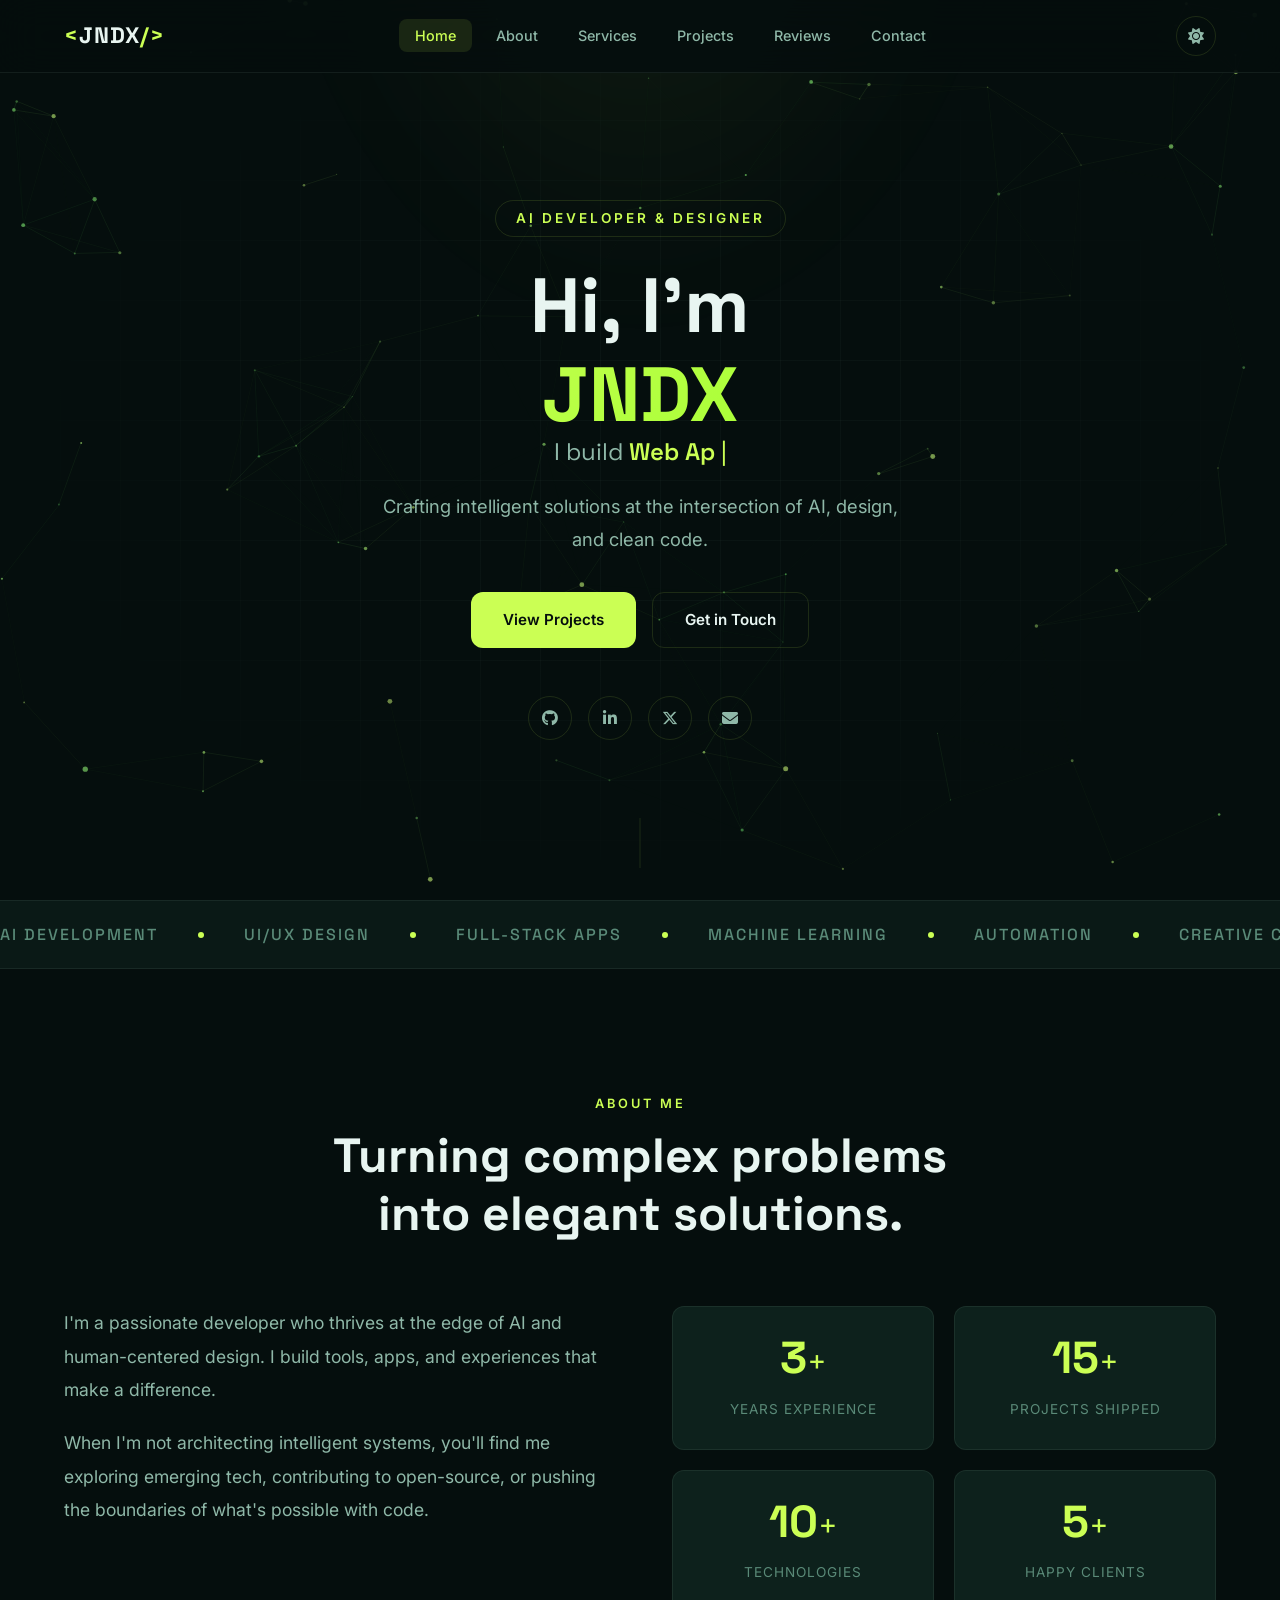
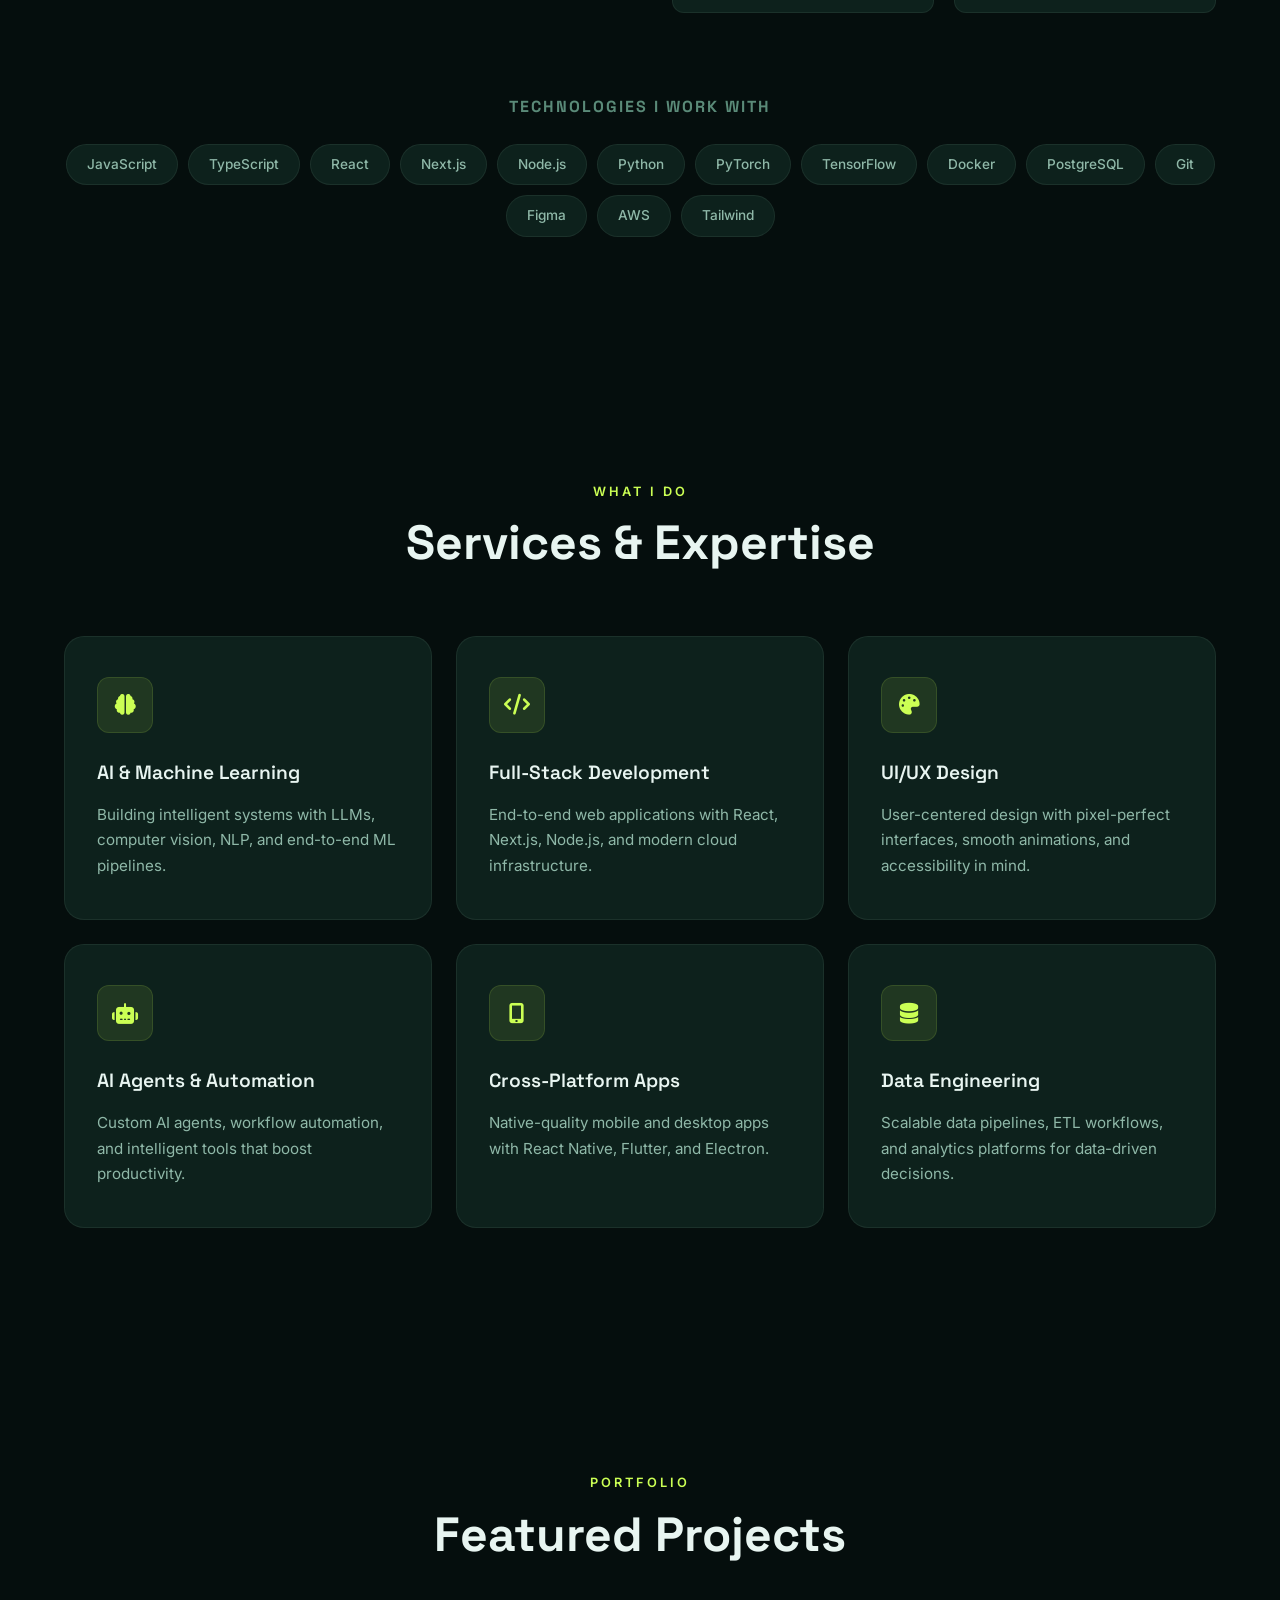
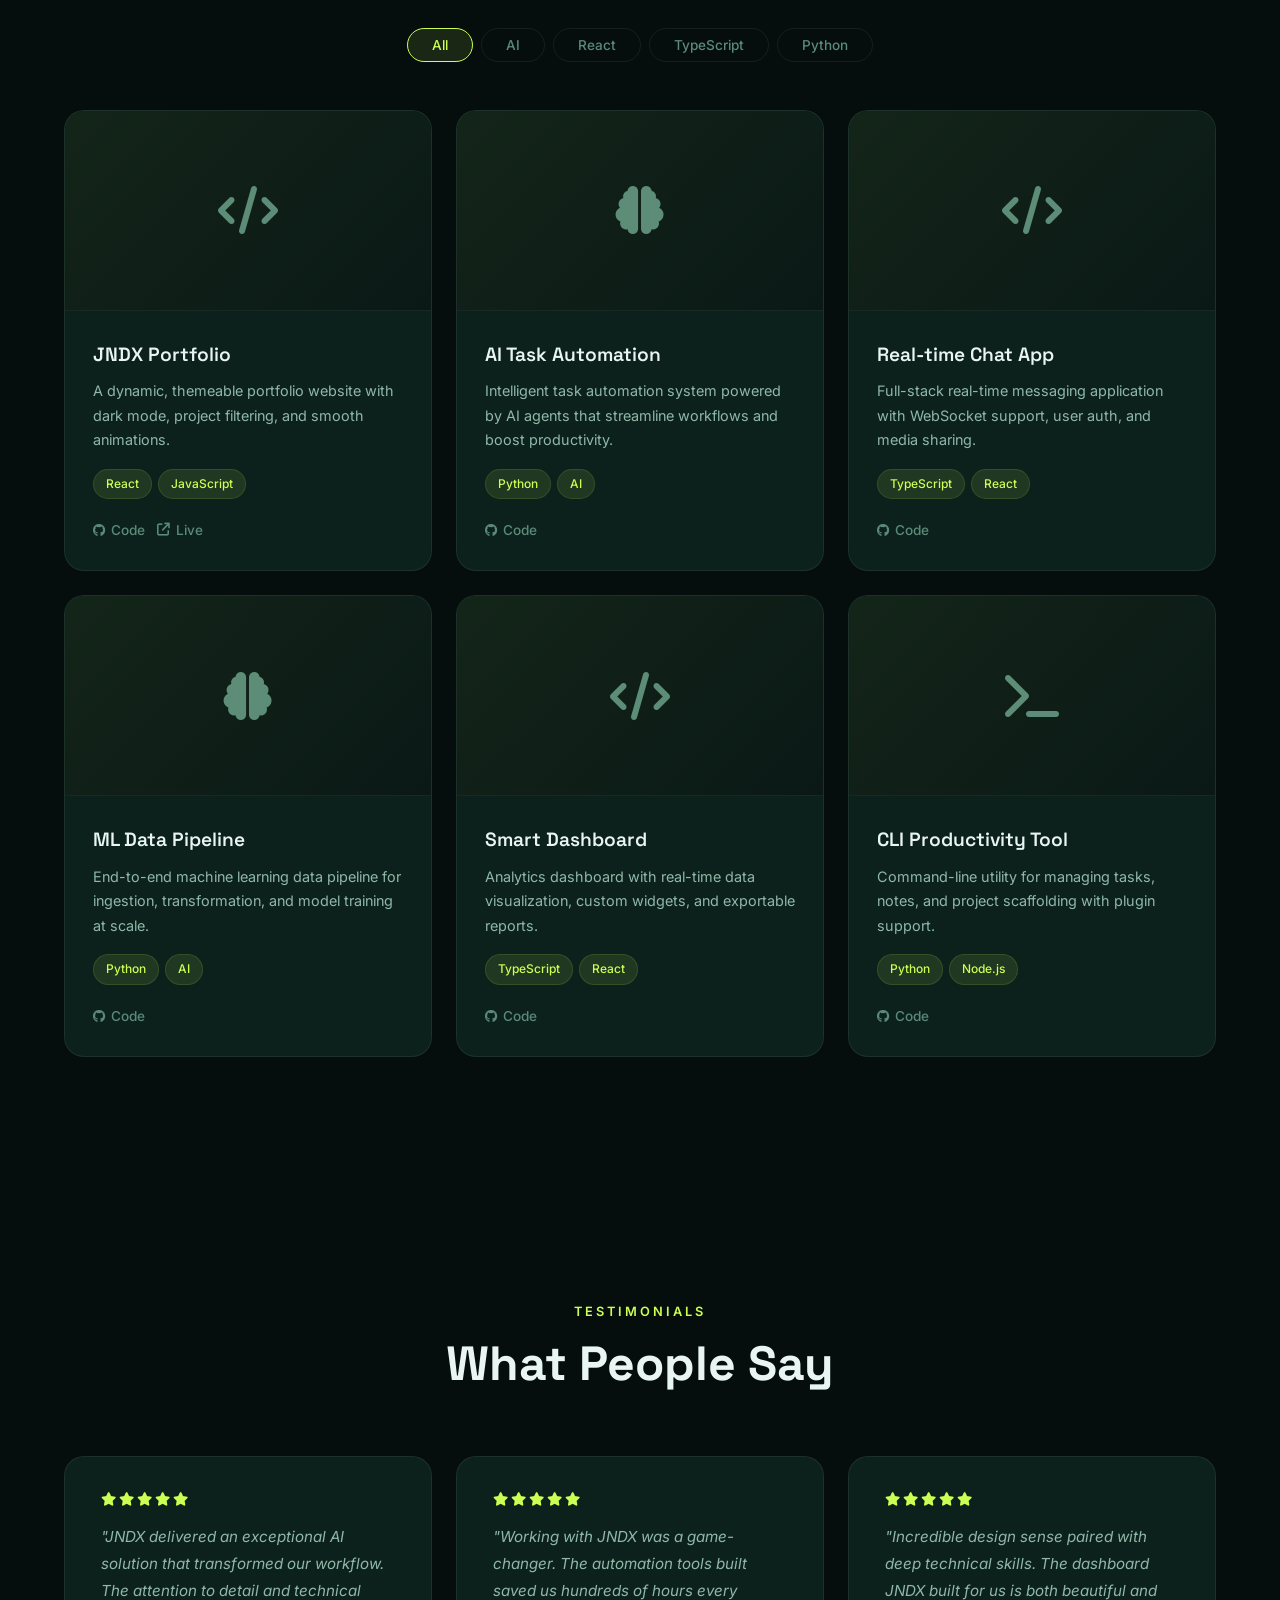
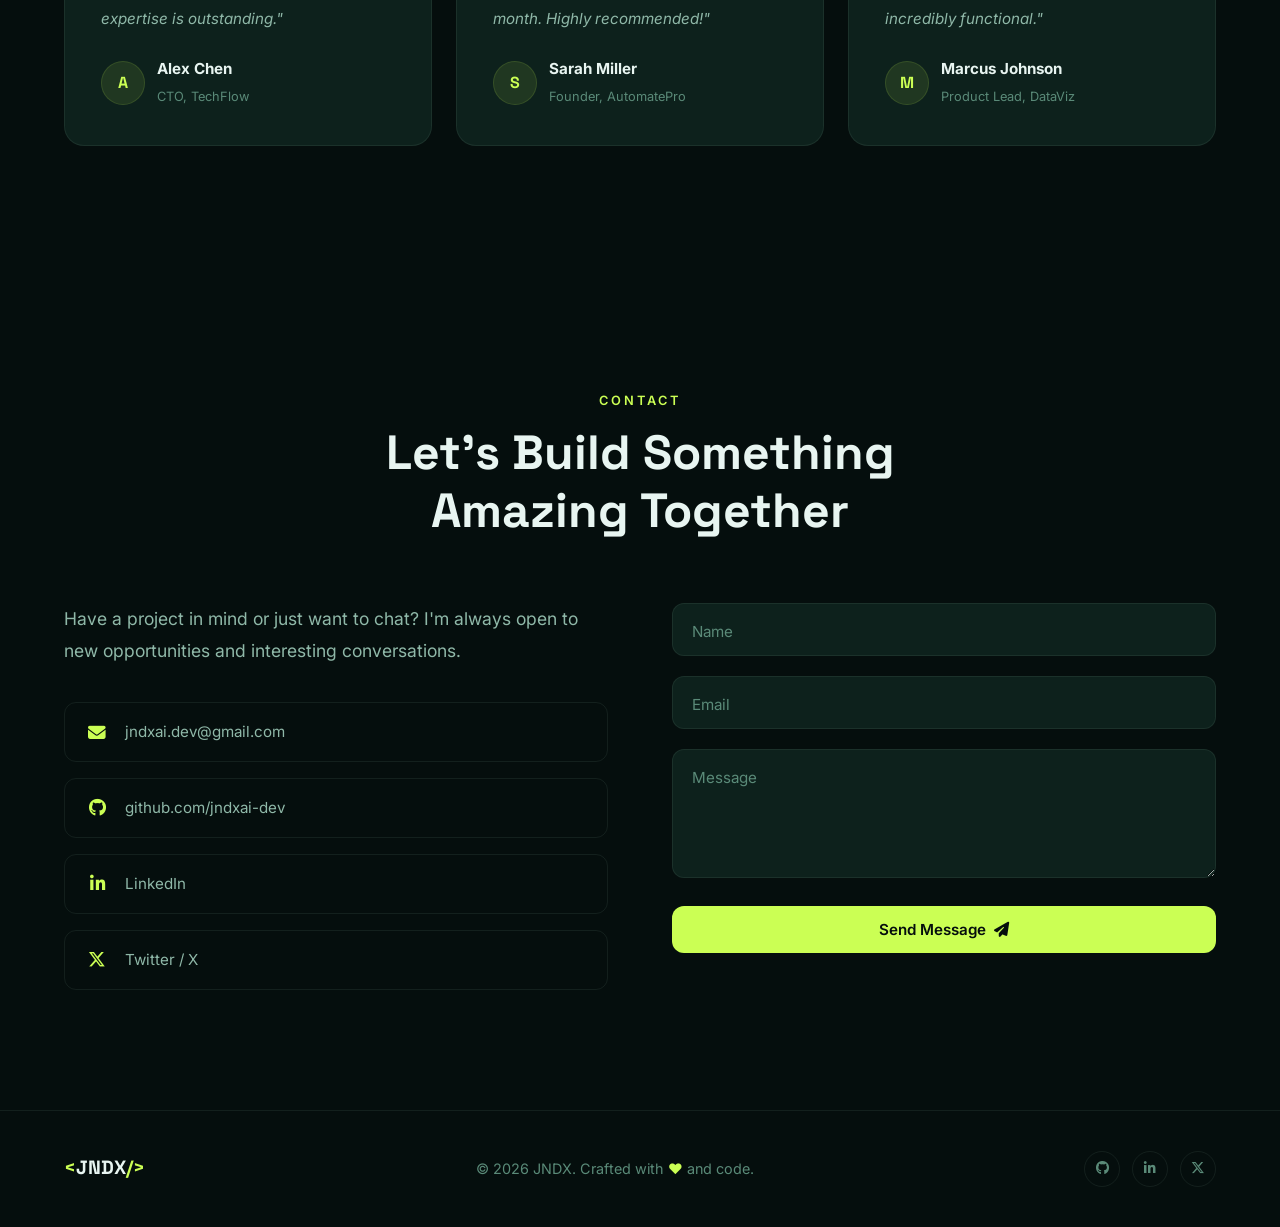
==== commit df377a27: "feat: add animated neural network particle canvas background" ====
--- a/index.html
+++ b/index.html
@@ -46,6 +46,7 @@
   </nav>
 
   <section class="hero" id="hero">
+    <canvas class="hero-canvas" id="heroCanvas"></canvas>
     <div class="hero-bg-grid"></div>
     <div class="hero-glow"></div>
     <div class="hero-content">
--- a/assets/css/style.css
+++ b/assets/css/style.css
@@ -248,6 +248,15 @@
   padding: 120px 24px 80px;
 }
 
+.hero-canvas {
+  position: absolute;
+  inset: 0;
+  width: 100%;
+  height: 100%;
+  z-index: 0;
+  pointer-events: none;
+}
+
 .hero-bg-grid {
   position: absolute;
   inset: 0;
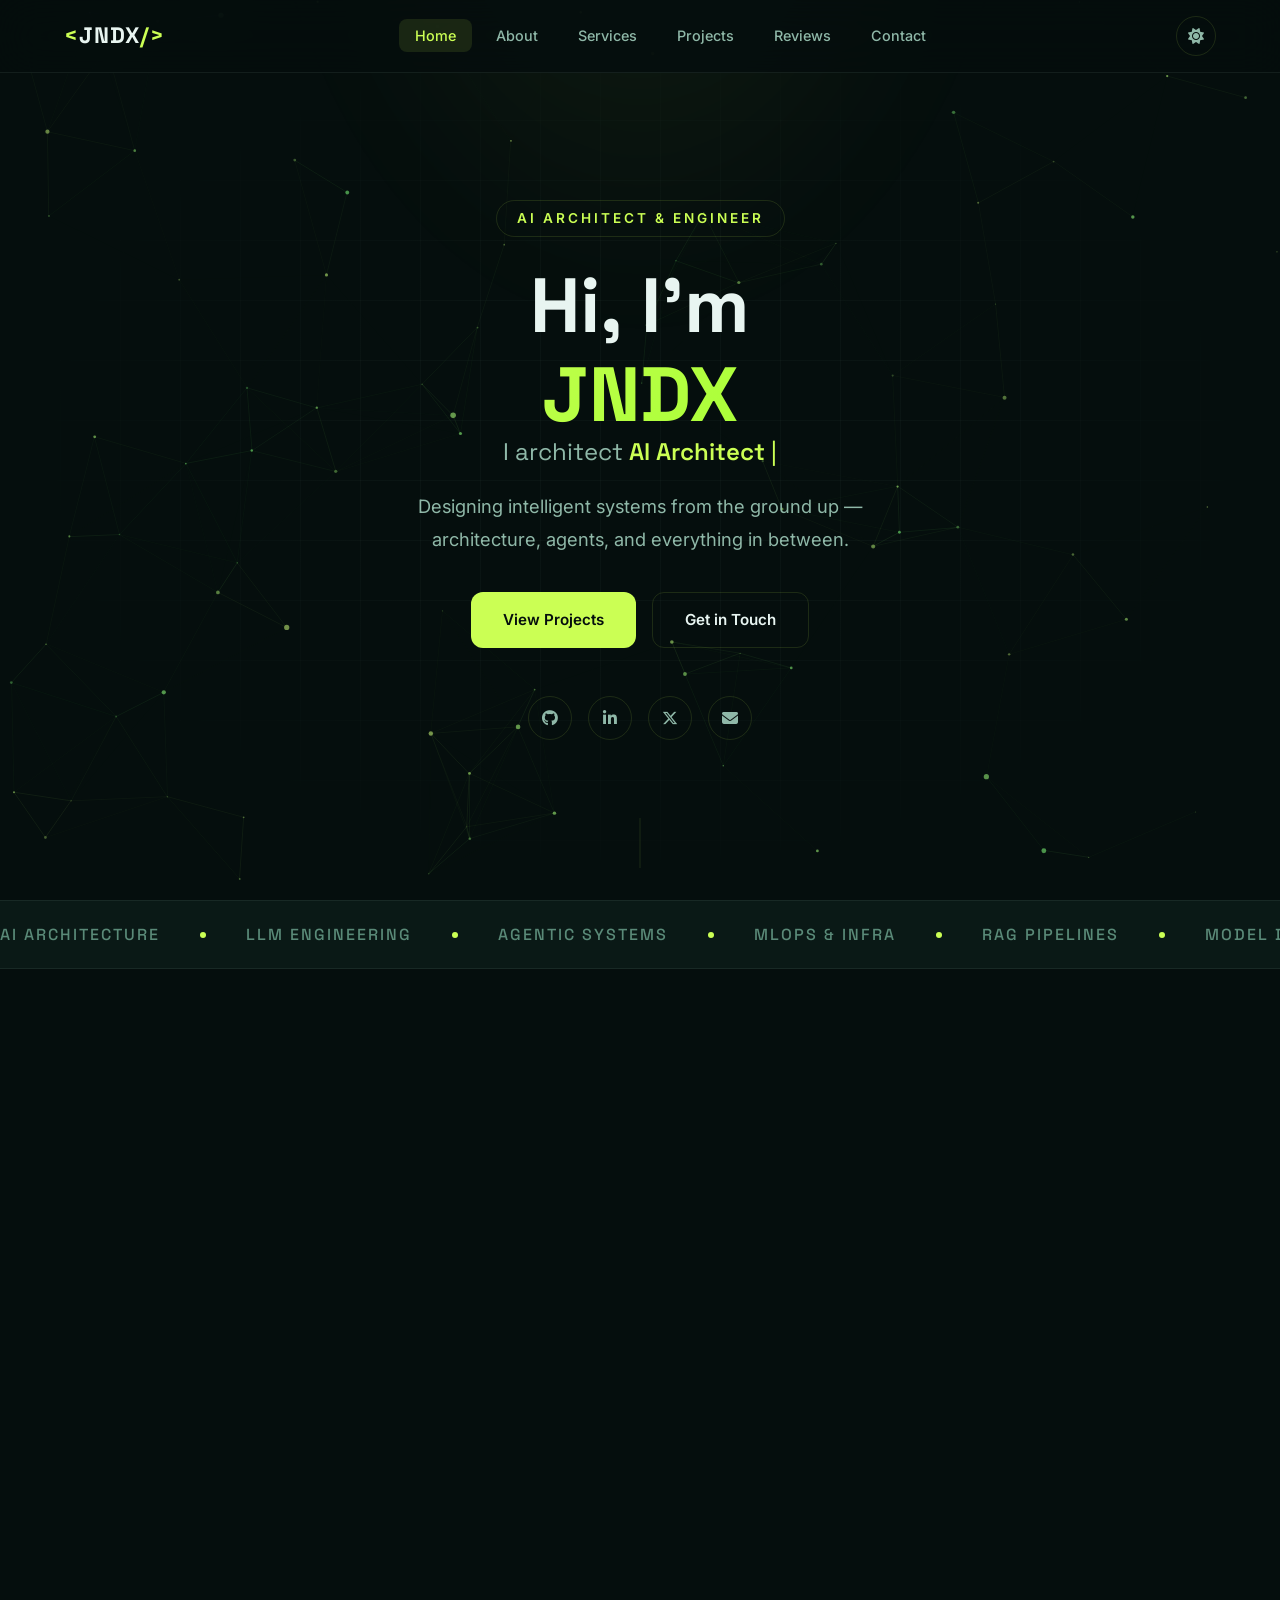
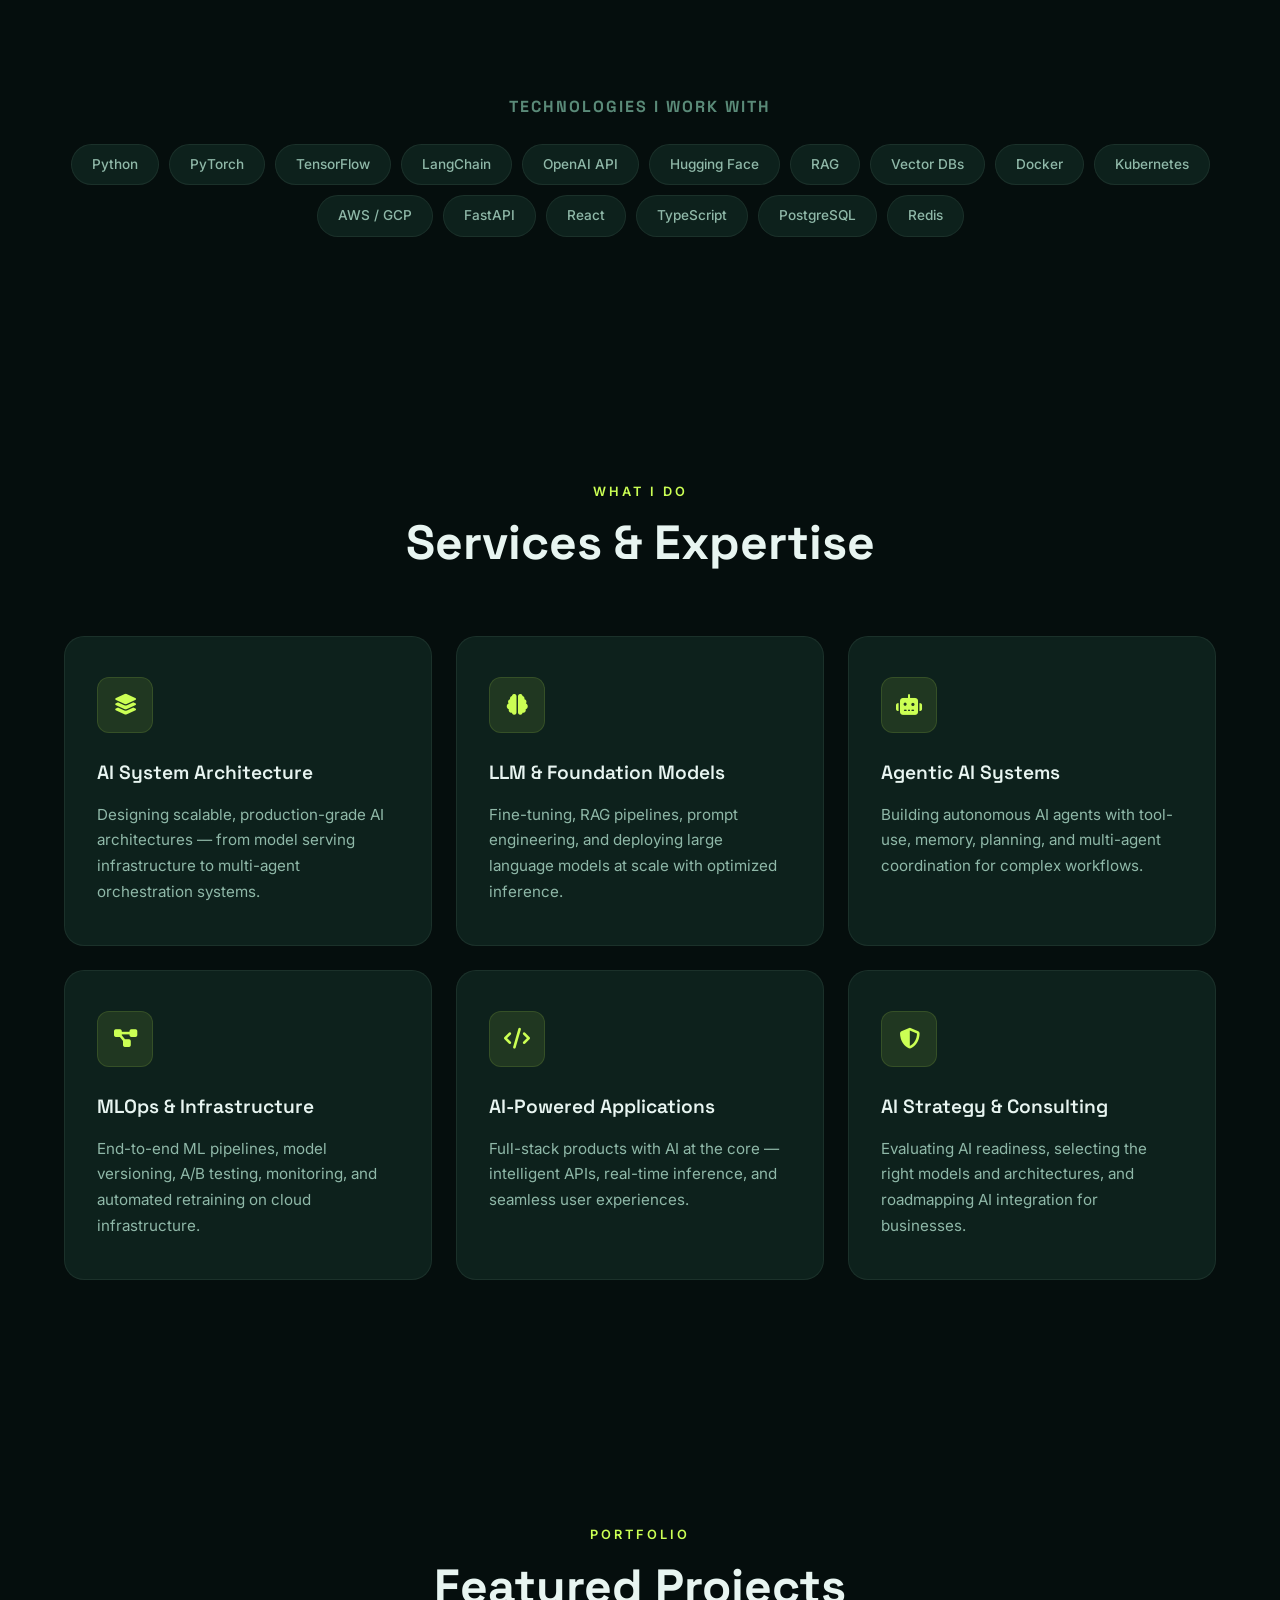
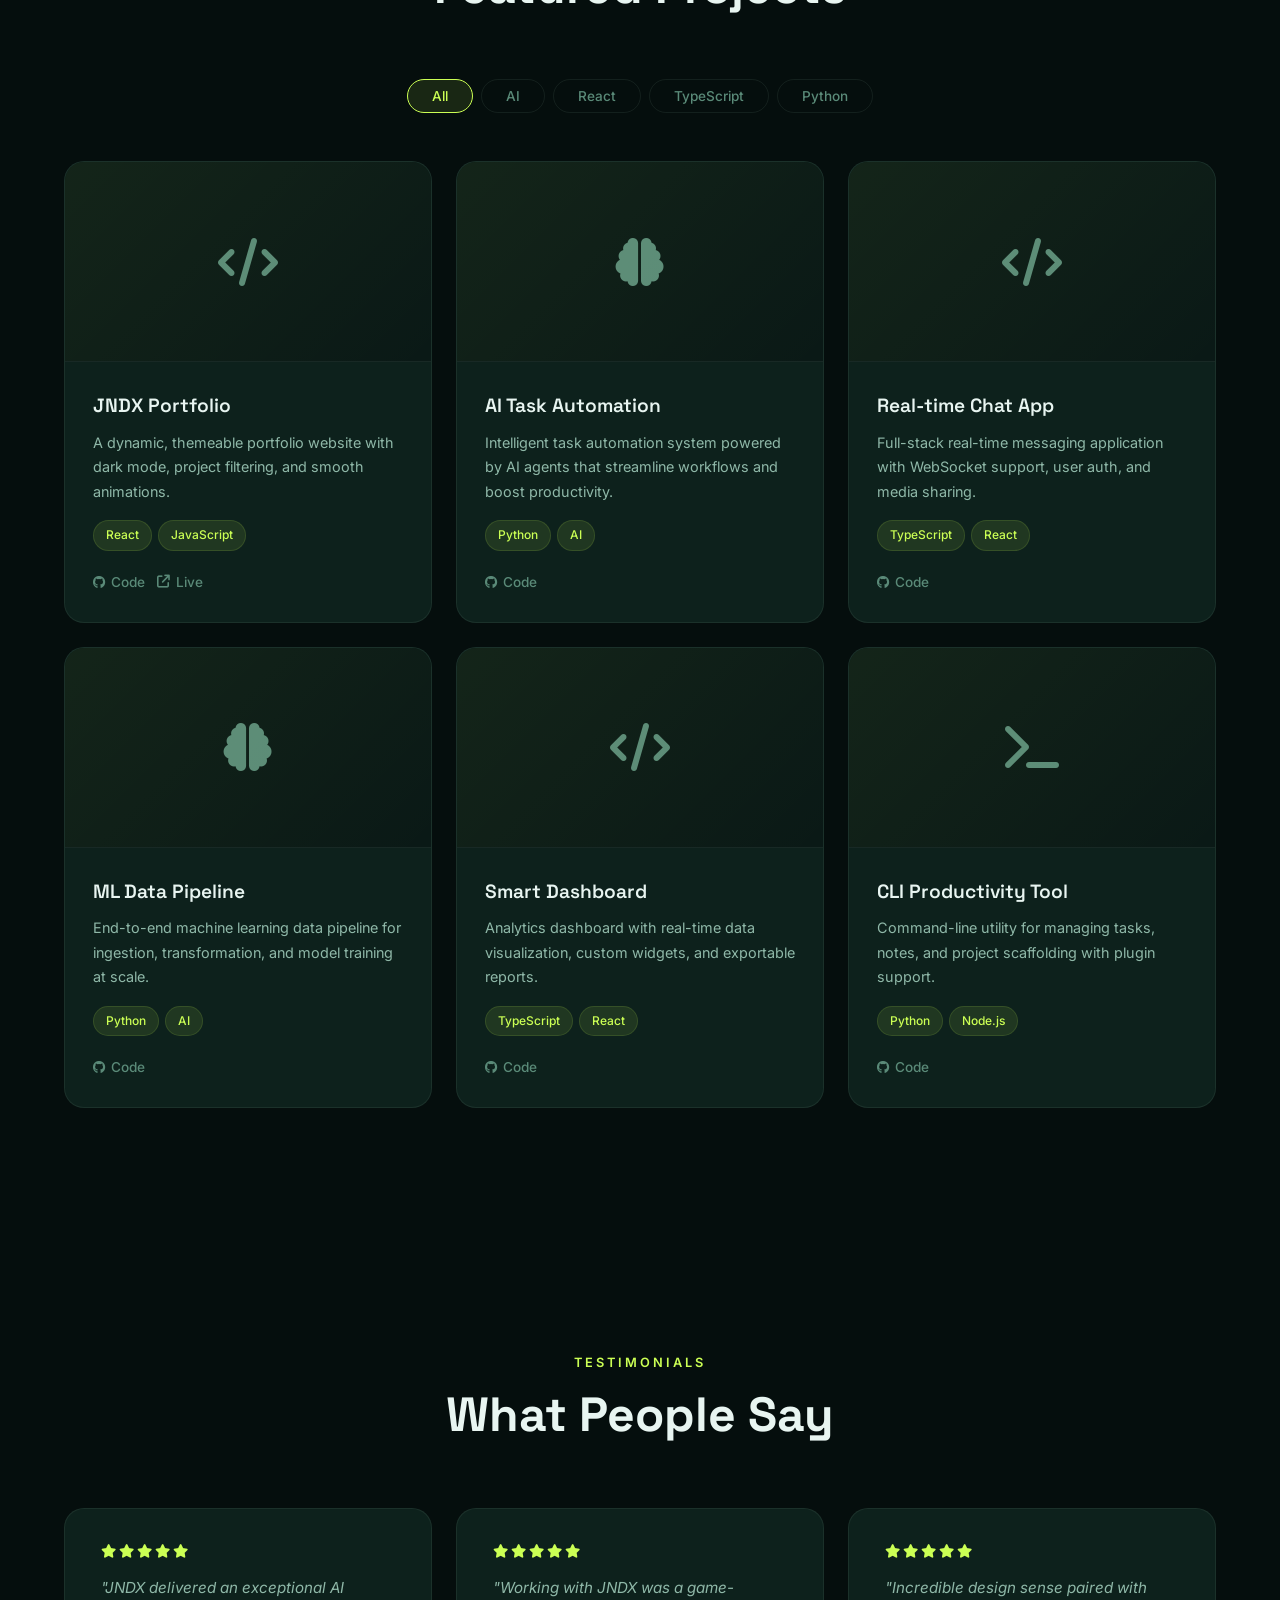
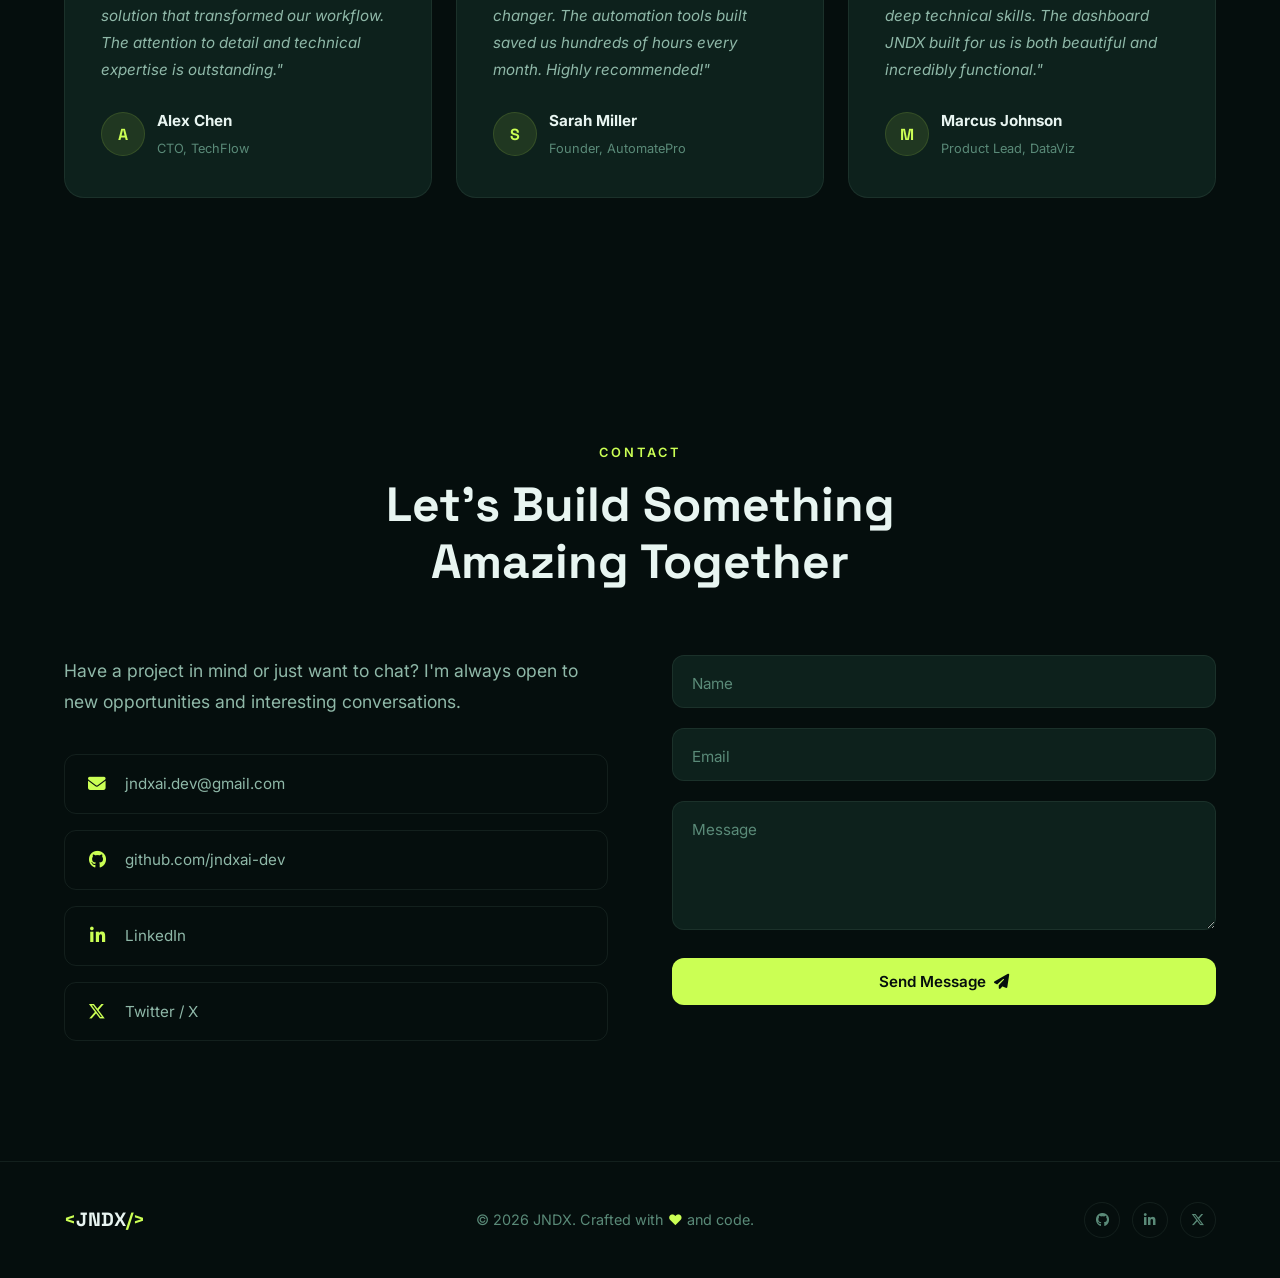
==== commit a396d080: "feat: rebrand services and content to AI Architect focus" ====
--- a/index.html
+++ b/index.html
@@ -3,8 +3,8 @@
 <head>
   <meta charset="UTF-8">
   <meta name="viewport" content="width=device-width, initial-scale=1.0">
-  <title>JNDX | AI Developer &amp; Designer</title>
-  <meta name="description" content="JNDX — AI Developer, Designer &amp; Problem Solver. Building the future with intelligent solutions.">
+  <title>JNDX | AI Architect &amp; Engineer</title>
+  <meta name="description" content="JNDX — AI Architect & Engineer. Designing intelligent systems, agentic AI, LLM pipelines, and production ML infrastructure.">
   <meta name="theme-color" content="#063231">
   <link rel="preconnect" href="https://fonts.googleapis.com">
   <link rel="preconnect" href="https://fonts.gstatic.com" crossorigin>
@@ -50,17 +50,17 @@
     <div class="hero-bg-grid"></div>
     <div class="hero-glow"></div>
     <div class="hero-content">
-      <p class="hero-tag reveal-up">AI Developer &amp; Designer</p>
+      <p class="hero-tag reveal-up">AI Architect &amp; Engineer</p>
       <h1 class="hero-title">
         <span class="reveal-up">Hi, I'm</span>
         <span class="hero-name reveal-up">JNDX</span>
         <span class="hero-subtitle">
-          <span class="reveal-up">I build </span>
+          <span class="reveal-up">I architect </span>
           <span class="typing-text" id="typingText"></span>
           <span class="typing-cursor">|</span>
         </span>
       </h1>
-      <p class="hero-desc reveal-up">Crafting intelligent solutions at the intersection of AI, design, and clean code.</p>
+      <p class="hero-desc reveal-up">Designing intelligent systems from the ground up — architecture, agents, and everything in between.</p>
       <div class="hero-ctas reveal-up">
         <a href="#projects" class="btn btn-primary">View Projects</a>
         <a href="#contact" class="btn btn-outline">Get in Touch</a>
@@ -80,18 +80,18 @@
   <div class="marquee-section">
     <div class="marquee-track">
       <div class="marquee-content">
-        <span>AI Development</span><span class="marquee-dot"></span>
-        <span>UI/UX Design</span><span class="marquee-dot"></span>
-        <span>Full-Stack Apps</span><span class="marquee-dot"></span>
-        <span>Machine Learning</span><span class="marquee-dot"></span>
-        <span>Automation</span><span class="marquee-dot"></span>
-        <span>Creative Coding</span><span class="marquee-dot"></span>
-        <span>AI Development</span><span class="marquee-dot"></span>
-        <span>UI/UX Design</span><span class="marquee-dot"></span>
-        <span>Full-Stack Apps</span><span class="marquee-dot"></span>
-        <span>Machine Learning</span><span class="marquee-dot"></span>
-        <span>Automation</span><span class="marquee-dot"></span>
-        <span>Creative Coding</span><span class="marquee-dot"></span>
+        <span>AI Architecture</span><span class="marquee-dot"></span>
+        <span>LLM Engineering</span><span class="marquee-dot"></span>
+        <span>Agentic Systems</span><span class="marquee-dot"></span>
+        <span>MLOps &amp; Infra</span><span class="marquee-dot"></span>
+        <span>RAG Pipelines</span><span class="marquee-dot"></span>
+        <span>Model Deployment</span><span class="marquee-dot"></span>
+        <span>AI Architecture</span><span class="marquee-dot"></span>
+        <span>LLM Engineering</span><span class="marquee-dot"></span>
+        <span>Agentic Systems</span><span class="marquee-dot"></span>
+        <span>MLOps &amp; Infra</span><span class="marquee-dot"></span>
+        <span>RAG Pipelines</span><span class="marquee-dot"></span>
+        <span>Model Deployment</span><span class="marquee-dot"></span>
       </div>
     </div>
   </div>
@@ -104,8 +104,8 @@
       </div>
       <div class="about-grid">
         <div class="about-text reveal-left">
-          <p>I'm a passionate developer who thrives at the edge of AI and human-centered design. I build tools, apps, and experiences that make a difference.</p>
-          <p>When I'm not architecting intelligent systems, you'll find me exploring emerging tech, contributing to open-source, or pushing the boundaries of what's possible with code.</p>
+          <p>I'm an AI architect who designs and builds intelligent systems end-to-end — from model selection and data pipelines to production-grade inference infrastructure and agentic workflows.</p>
+          <p>I specialize in turning cutting-edge research into reliable, scalable products. LLMs, RAG, multi-agent systems, MLOps — if it involves making AI work in the real world, that's where I thrive.</p>
         </div>
         <div class="about-stats reveal-right">
           <div class="stat-card">
@@ -129,20 +129,22 @@
       <div class="tech-marquee reveal-up">
         <h3 class="tech-heading">Technologies I Work With</h3>
         <div class="tech-pills">
-          <span class="tech-pill">JavaScript</span>
-          <span class="tech-pill">TypeScript</span>
-          <span class="tech-pill">React</span>
-          <span class="tech-pill">Next.js</span>
-          <span class="tech-pill">Node.js</span>
           <span class="tech-pill">Python</span>
           <span class="tech-pill">PyTorch</span>
           <span class="tech-pill">TensorFlow</span>
+          <span class="tech-pill">LangChain</span>
+          <span class="tech-pill">OpenAI API</span>
+          <span class="tech-pill">Hugging Face</span>
+          <span class="tech-pill">RAG</span>
+          <span class="tech-pill">Vector DBs</span>
           <span class="tech-pill">Docker</span>
+          <span class="tech-pill">Kubernetes</span>
+          <span class="tech-pill">AWS / GCP</span>
+          <span class="tech-pill">FastAPI</span>
+          <span class="tech-pill">React</span>
+          <span class="tech-pill">TypeScript</span>
           <span class="tech-pill">PostgreSQL</span>
-          <span class="tech-pill">Git</span>
-          <span class="tech-pill">Figma</span>
-          <span class="tech-pill">AWS</span>
-          <span class="tech-pill">Tailwind</span>
+          <span class="tech-pill">Redis</span>
         </div>
       </div>
     </div>
@@ -156,34 +158,34 @@
       </div>
       <div class="services-grid">
         <div class="service-card reveal-up">
+          <div class="service-icon"><i class="fas fa-layer-group"></i></div>
+          <h3>AI System Architecture</h3>
+          <p>Designing scalable, production-grade AI architectures — from model serving infrastructure to multi-agent orchestration systems.</p>
+        </div>
+        <div class="service-card reveal-up">
           <div class="service-icon"><i class="fas fa-brain"></i></div>
-          <h3>AI &amp; Machine Learning</h3>
-          <p>Building intelligent systems with LLMs, computer vision, NLP, and end-to-end ML pipelines.</p>
+          <h3>LLM &amp; Foundation Models</h3>
+          <p>Fine-tuning, RAG pipelines, prompt engineering, and deploying large language models at scale with optimized inference.</p>
+        </div>
+        <div class="service-card reveal-up">
+          <div class="service-icon"><i class="fas fa-robot"></i></div>
+          <h3>Agentic AI Systems</h3>
+          <p>Building autonomous AI agents with tool-use, memory, planning, and multi-agent coordination for complex workflows.</p>
+        </div>
+        <div class="service-card reveal-up">
+          <div class="service-icon"><i class="fas fa-diagram-project"></i></div>
+          <h3>MLOps &amp; Infrastructure</h3>
+          <p>End-to-end ML pipelines, model versioning, A/B testing, monitoring, and automated retraining on cloud infrastructure.</p>
         </div>
         <div class="service-card reveal-up">
           <div class="service-icon"><i class="fas fa-code"></i></div>
-          <h3>Full-Stack Development</h3>
-          <p>End-to-end web applications with React, Next.js, Node.js, and modern cloud infrastructure.</p>
-        </div>
-        <div class="service-card reveal-up">
-          <div class="service-icon"><i class="fas fa-palette"></i></div>
-          <h3>UI/UX Design</h3>
-          <p>User-centered design with pixel-perfect interfaces, smooth animations, and accessibility in mind.</p>
-        </div>
-        <div class="service-card reveal-up">
-          <div class="service-icon"><i class="fas fa-robot"></i></div>
-          <h3>AI Agents &amp; Automation</h3>
-          <p>Custom AI agents, workflow automation, and intelligent tools that boost productivity.</p>
-        </div>
-        <div class="service-card reveal-up">
-          <div class="service-icon"><i class="fas fa-mobile-alt"></i></div>
-          <h3>Cross-Platform Apps</h3>
-          <p>Native-quality mobile and desktop apps with React Native, Flutter, and Electron.</p>
-        </div>
-        <div class="service-card reveal-up">
-          <div class="service-icon"><i class="fas fa-database"></i></div>
-          <h3>Data Engineering</h3>
-          <p>Scalable data pipelines, ETL workflows, and analytics platforms for data-driven decisions.</p>
+          <h3>AI-Powered Applications</h3>
+          <p>Full-stack products with AI at the core — intelligent APIs, real-time inference, and seamless user experiences.</p>
+        </div>
+        <div class="service-card reveal-up">
+          <div class="service-icon"><i class="fas fa-shield-halved"></i></div>
+          <h3>AI Strategy &amp; Consulting</h3>
+          <p>Evaluating AI readiness, selecting the right models and architectures, and roadmapping AI integration for businesses.</p>
         </div>
       </div>
     </div>
